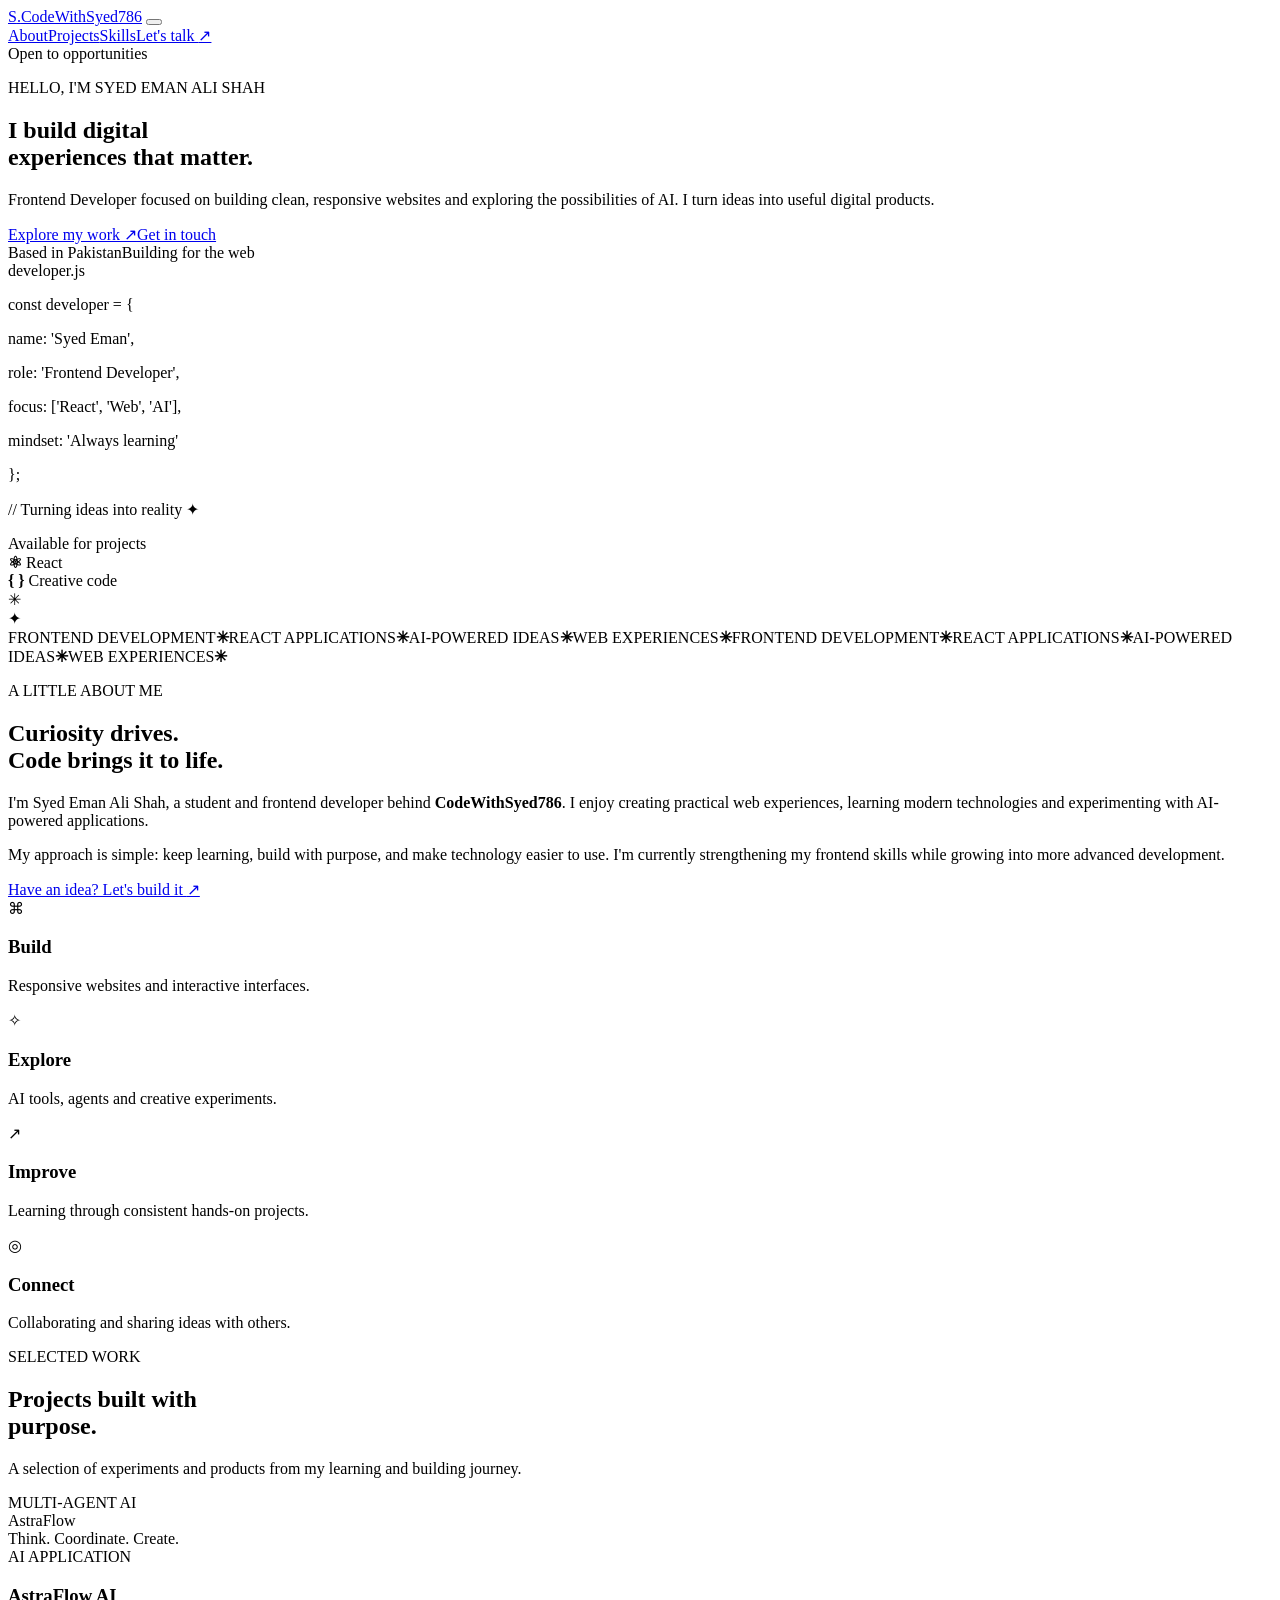
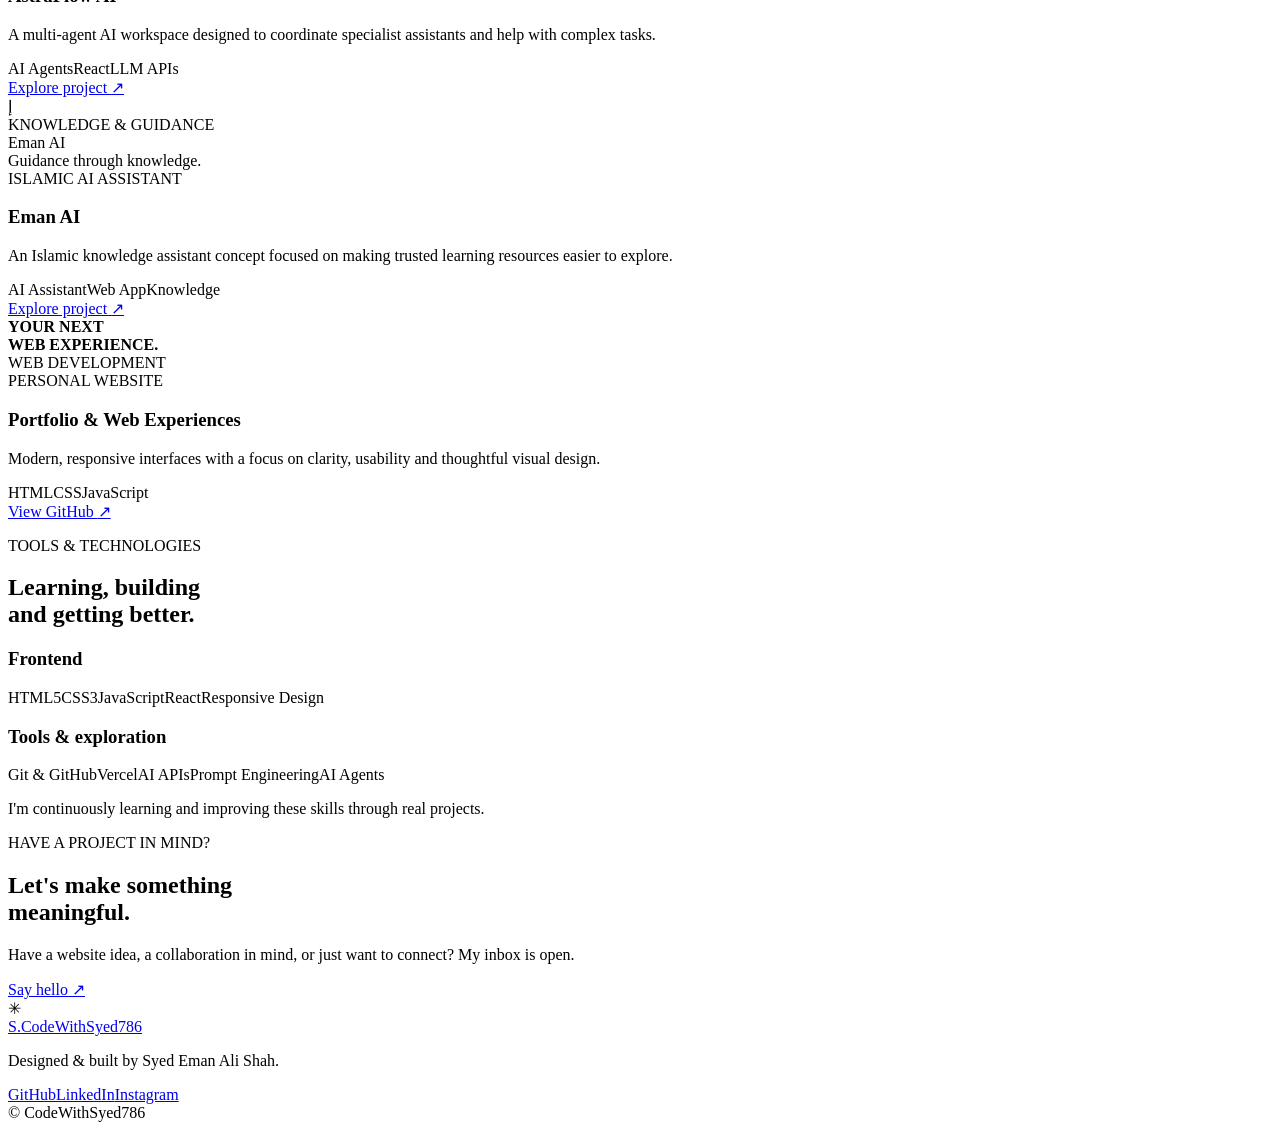
==== index.html @ 6aa8255c "Add portfolio index.html" ====
<!doctype html>
<html lang="en">
<head>
  <meta charset="UTF-8">
  <meta name="viewport" content="width=device-width, initial-scale=1">
  <meta name="theme-color" content="#f7f9fc">
  <meta name="description" content="Official portfolio of Syed Eman Ali Shah (CodeWithSyed786), a frontend developer building modern websites, React applications and AI-powered projects.">
  <meta name="keywords" content="Syed Eman Ali Shah, CodeWithSyed786, official portfolio, frontend developer, React developer, web developer, Pakistan">
  <meta name="author" content="Syed Eman Ali Shah">
  <meta property="og:type" content="website">
  <meta property="og:title" content="Syed Eman Ali Shah — Frontend Developer">
  <meta property="og:description" content="Official portfolio: websites, frontend development and AI-powered projects.">
  <meta property="og:url" content="https://code-with-syed.vercel.app/">
  <link rel="canonical" href="https://code-with-syed.vercel.app/">
  <link rel="icon" href="favicon.svg" type="image/svg+xml">
  <link rel="preconnect" href="https://fonts.googleapis.com">
  <link rel="preconnect" href="https://fonts.gstatic.com" crossorigin>
  <link href="https://fonts.googleapis.com/css2?family=DM+Sans:wght@400;500;600;700&family=Space+Grotesk:wght@400;500;600;700&display=swap" rel="stylesheet">
  <link rel="stylesheet" href="styles.css">
  <title>Syed Eman Ali Shah | Official Portfolio — CodeWithSyed786</title>
  <script type="application/ld+json">
  {
    "@context":"https://schema.org",
    "@type":"Person",
    "name":"Syed Eman Ali Shah",
    "alternateName":"CodeWithSyed786",
    "url":"https://code-with-syed.vercel.app/",
    "jobTitle":"Frontend Developer",
    "description":"Frontend developer building modern websites, React applications and AI-powered projects.",
    "sameAs":[
      "https://github.com/CodeWithSyed7",
      "https://www.linkedin.com/in/codewithsyed786"
    ],
    "knowsAbout":["Frontend Development","React","JavaScript","HTML","CSS","Artificial Intelligence"]
  }
  </script>
</head>
<body>
  <div class="top-glow"></div>
  <header class="site-header">
    <a class="brand" href="#home" aria-label="CodeWithSyed home"><span class="brand-mark">S<span>.</span></span><span>CodeWithSyed<span class="brand-muted">786</span></span></a>
    <button class="menu-toggle" aria-label="Toggle navigation" aria-expanded="false"><span></span><span></span></button>
    <nav class="nav" aria-label="Main navigation">
      <a href="#about">About</a><a href="#work">Projects</a><a href="#skills">Skills</a><a href="#contact" class="nav-cta">Let's talk <span>↗</span></a>
    </nav>
  </header>

  <main>
    <section class="hero section" id="home">
      <div class="hero-copy">
        <div class="availability"><span class="pulse"></span> Open to opportunities</div>
        <p class="eyebrow">HELLO, I'M SYED EMAN ALI SHAH</p>
        <h1>I build digital<br><span class="gradient-text">experiences</span> that matter.</h1>
        <p class="hero-description">Frontend Developer focused on building clean, responsive websites and exploring the possibilities of AI. I turn ideas into useful digital products.</p>
        <div class="hero-actions"><a class="button button-primary" href="#work">Explore my work <span>↗</span></a><a class="button button-secondary" href="#contact">Get in touch</a></div>
        <div class="hero-meta"><span>Based in Pakistan</span><span class="meta-dot"></span><span>Building for the web</span></div>
      </div>
      <div class="hero-visual" aria-label="CodeWithSyed developer identity illustration">
        <div class="orbit orbit-one"></div><div class="orbit orbit-two"></div>
        <div class="hero-card">
          <div class="window-bar"><i></i><i></i><i></i><span>developer.js</span></div>
          <div class="code-lines"><p><span class="code-purple">const</span> developer = {</p><p class="indent">name: <span class="code-green">'Syed Eman'</span>,</p><p class="indent">role: <span class="code-green">'Frontend Developer'</span>,</p><p class="indent">focus: [<span class="code-green">'React'</span>, <span class="code-green">'Web'</span>, <span class="code-green">'AI'</span>],</p><p class="indent">mindset: <span class="code-green">'Always learning'</span></p><p>};</p><p class="code-comment">// Turning ideas into reality ✦</p></div>
          <div class="card-footer"><span class="status-dot"></span> Available for projects</div>
        </div>
        <div class="floating-chip chip-react"><b>⚛</b> React</div><div class="floating-chip chip-code"><b>{ }</b> Creative code</div><div class="hero-star star-a">✳</div><div class="hero-star star-b">✦</div>
      </div>
    </section>

    <div class="ticker" aria-label="Areas of focus"><div class="ticker-track"><span>FRONTEND DEVELOPMENT</span><b>✳</b><span>REACT APPLICATIONS</span><b>✳</b><span>AI-POWERED IDEAS</span><b>✳</b><span>WEB EXPERIENCES</span><b>✳</b><span>FRONTEND DEVELOPMENT</span><b>✳</b><span>REACT APPLICATIONS</span><b>✳</b><span>AI-POWERED IDEAS</span><b>✳</b><span>WEB EXPERIENCES</span><b>✳</b></div></div>

    <section class="section about-section" id="about">
      <div class="section-heading"><p class="eyebrow">A LITTLE ABOUT ME</p><h2>Curiosity drives.<br><span class="gradient-text">Code brings it to life.</span></h2></div>
      <div class="about-grid">
        <div class="about-text"><p>I'm Syed Eman Ali Shah, a student and frontend developer behind <strong>CodeWithSyed786</strong>. I enjoy creating practical web experiences, learning modern technologies and experimenting with AI-powered applications.</p><p>My approach is simple: keep learning, build with purpose, and make technology easier to use. I'm currently strengthening my frontend skills while growing into more advanced development.</p><a class="text-link" href="#contact">Have an idea? Let's build it <span>↗</span></a></div>
        <div class="fact-grid"><article class="fact-card"><span class="fact-icon">⌘</span><h3>Build</h3><p>Responsive websites and interactive interfaces.</p></article><article class="fact-card"><span class="fact-icon">✧</span><h3>Explore</h3><p>AI tools, agents and creative experiments.</p></article><article class="fact-card"><span class="fact-icon">↗</span><h3>Improve</h3><p>Learning through consistent hands-on projects.</p></article><article class="fact-card"><span class="fact-icon">◎</span><h3>Connect</h3><p>Collaborating and sharing ideas with others.</p></article></div>
      </div>
    </section>

    <section class="section work-section" id="work">
      <div class="section-top"><div class="section-heading"><p class="eyebrow">SELECTED WORK</p><h2>Projects built with<br><span class="gradient-text">purpose.</span></h2></div><p class="section-note">A selection of experiments and products from my learning and building journey.</p></div>
      <div class="project-grid">
        <article class="project-card project-featured"><div class="project-art art-astra"><div class="art-orb"></div><span class="art-label">MULTI-AGENT AI</span><div class="art-title">Astra<span>Flow</span></div><div class="art-caption">Think. Coordinate. Create.</div></div><div class="project-info"><div class="project-type">AI APPLICATION</div><h3>AstraFlow AI</h3><p>A multi-agent AI workspace designed to coordinate specialist assistants and help with complex tasks.</p><div class="tag-row"><span>AI Agents</span><span>React</span><span>LLM APIs</span></div><a class="project-link" href="https://astra-flow-ai.vercel.app/" target="_blank" rel="noopener noreferrer">Explore project <span>↗</span></a></div></article>
        <article class="project-card"><div class="project-art art-eman"><div class="eman-symbol">إ</div><span class="art-label">KNOWLEDGE & GUIDANCE</span><div class="art-title">Eman AI</div><div class="art-caption">Guidance through knowledge.</div></div><div class="project-info"><div class="project-type">ISLAMIC AI ASSISTANT</div><h3>Eman AI</h3><p>An Islamic knowledge assistant concept focused on making trusted learning resources easier to explore.</p><div class="tag-row"><span>AI Assistant</span><span>Web App</span><span>Knowledge</span></div><a class="project-link" href="https://eman-ai-b85da.web.app/" target="_blank" rel="noopener noreferrer">Explore project <span>↗</span></a></div></article>
        <article class="project-card"><div class="project-art art-portfolio"><div class="portfolio-window"><div></div><div></div><div></div><b>YOUR NEXT<br>WEB EXPERIENCE.</b></div><span class="art-label">WEB DEVELOPMENT</span></div><div class="project-info"><div class="project-type">PERSONAL WEBSITE</div><h3>Portfolio & Web Experiences</h3><p>Modern, responsive interfaces with a focus on clarity, usability and thoughtful visual design.</p><div class="tag-row"><span>HTML</span><span>CSS</span><span>JavaScript</span></div><a class="project-link" href="https://github.com/CodeWithSyed7" target="_blank" rel="noopener noreferrer">View GitHub <span>↗</span></a></div></article>
      </div>
    </section>

    <section class="section skills-section" id="skills">
      <div class="section-heading"><p class="eyebrow">TOOLS & TECHNOLOGIES</p><h2>Learning, building<br><span class="gradient-text">and getting better.</span></h2></div>
      <div class="skills-panel"><div class="skill-group"><h3>Frontend</h3><div class="skill-list"><span>HTML5</span><span>CSS3</span><span>JavaScript</span><span>React</span><span>Responsive Design</span></div></div><div class="skill-group"><h3>Tools & exploration</h3><div class="skill-list"><span>Git & GitHub</span><span>Vercel</span><span>AI APIs</span><span>Prompt Engineering</span><span>AI Agents</span></div></div><p class="skills-footnote">I'm continuously learning and improving these skills through real projects.</p></div>
    </section>

    <section class="contact-section" id="contact"><div class="contact-inner"><p class="eyebrow">HAVE A PROJECT IN MIND?</p><h2>Let's make something<br><span class="gradient-text">meaningful.</span></h2><p>Have a website idea, a collaboration in mind, or just want to connect? My inbox is open.</p><a class="button button-light" href="mailto:codewithsyed786@gmail.com">Say hello <span>↗</span></a><div class="contact-decoration">✳</div></div></section>
  </main>

  <footer class="site-footer"><a class="brand" href="#home"><span class="brand-mark">S<span>.</span></span><span>CodeWithSyed<span class="brand-muted">786</span></span></a><p>Designed & built by Syed Eman Ali Shah.</p><div class="social-links"><a href="https://github.com/CodeWithSyed7" target="_blank" rel="noopener noreferrer">GitHub</a><a href="https://www.linkedin.com/in/codewithsyed786" target="_blank" rel="noopener noreferrer">LinkedIn</a><a href="https://www.instagram.com/codewithsyed786" target="_blank" rel="noopener noreferrer">Instagram</a></div><span class="copyright">© <span id="year"></span> CodeWithSyed786</span></footer>
  <script src="script.js"></script>
</body>
</html>
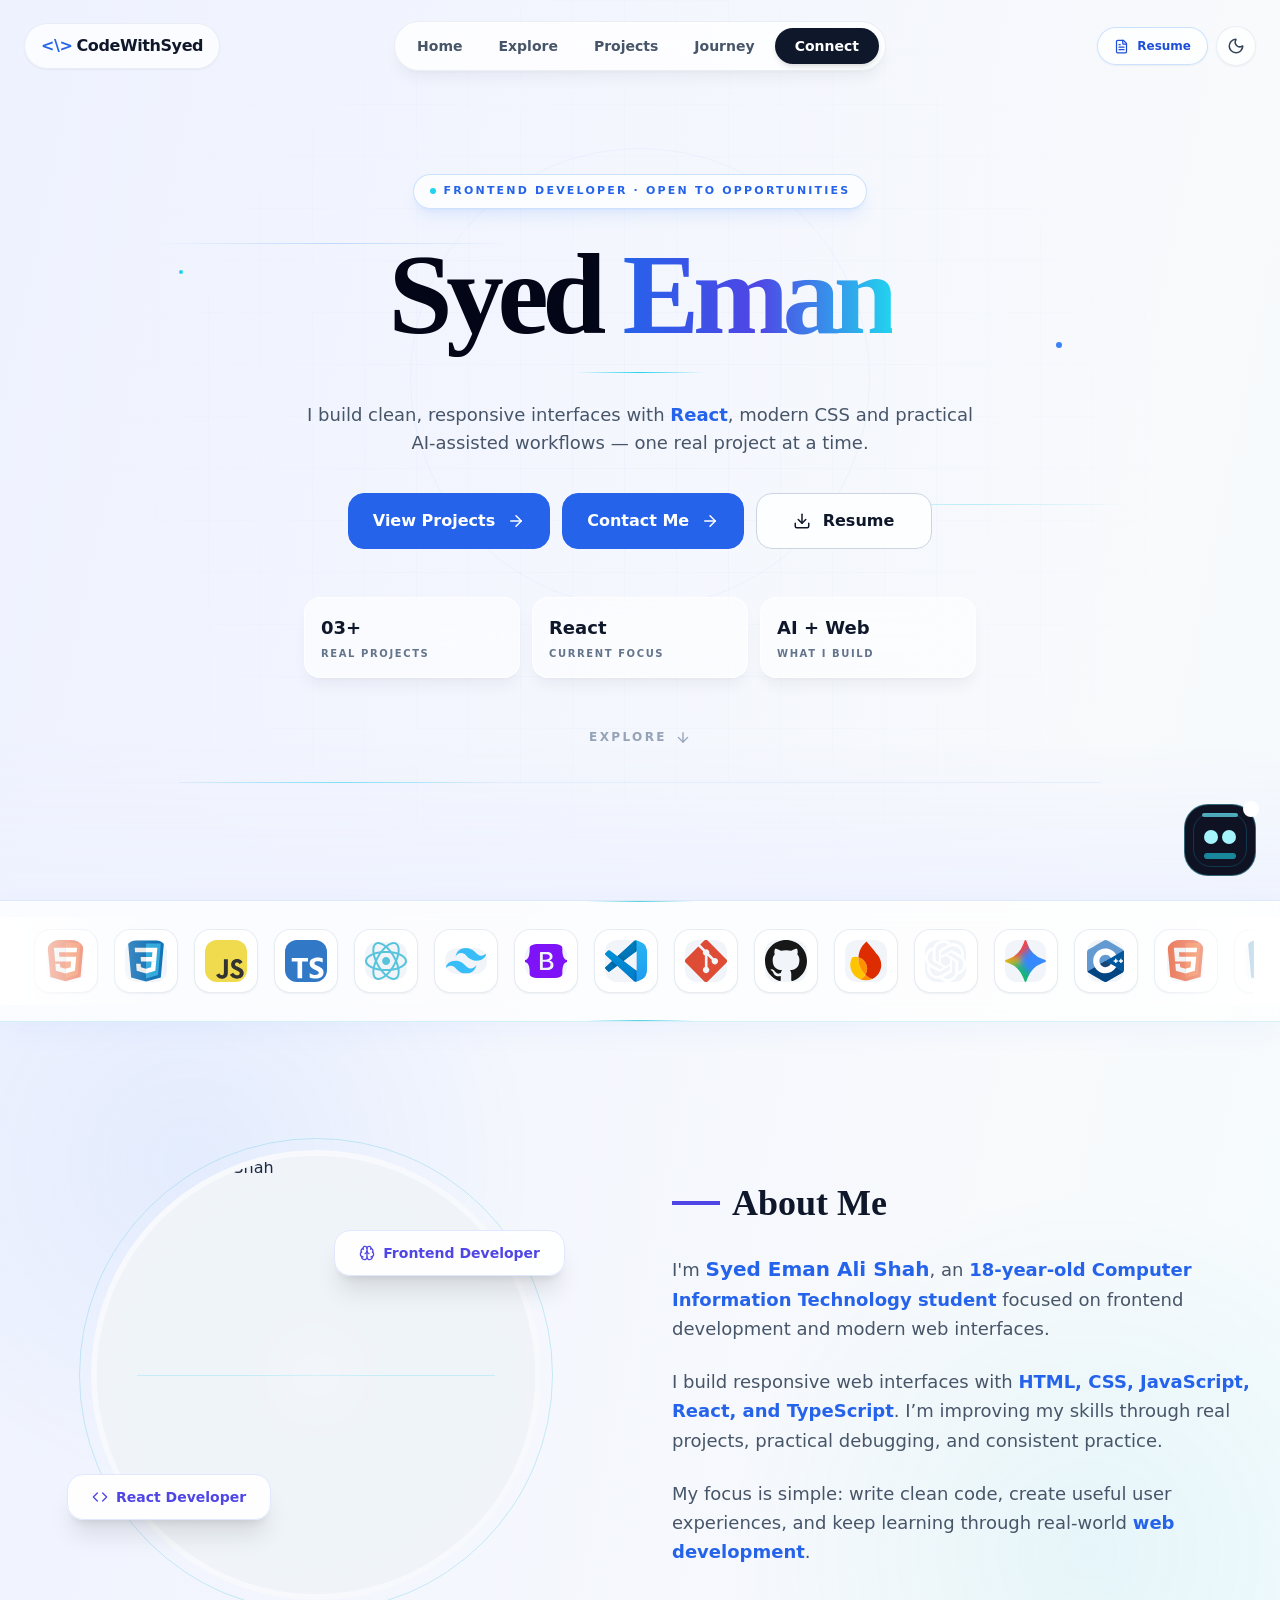
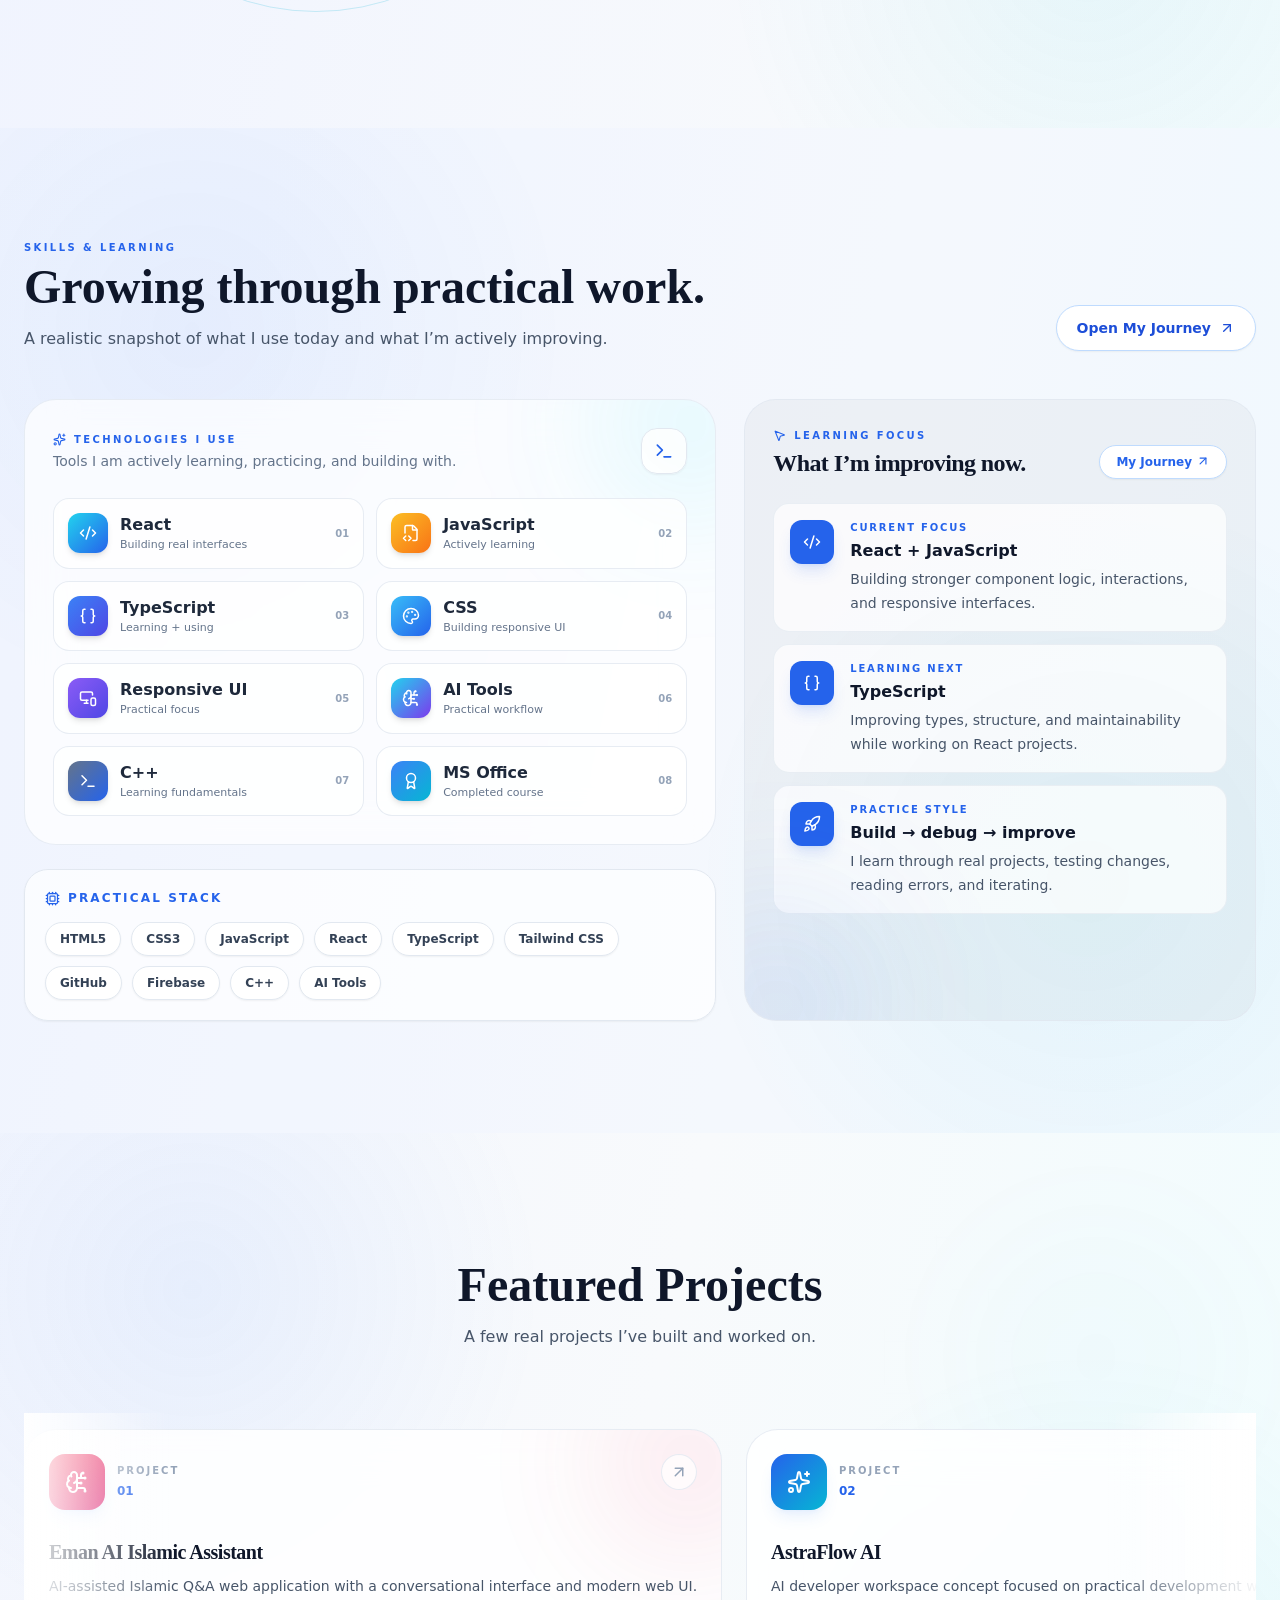
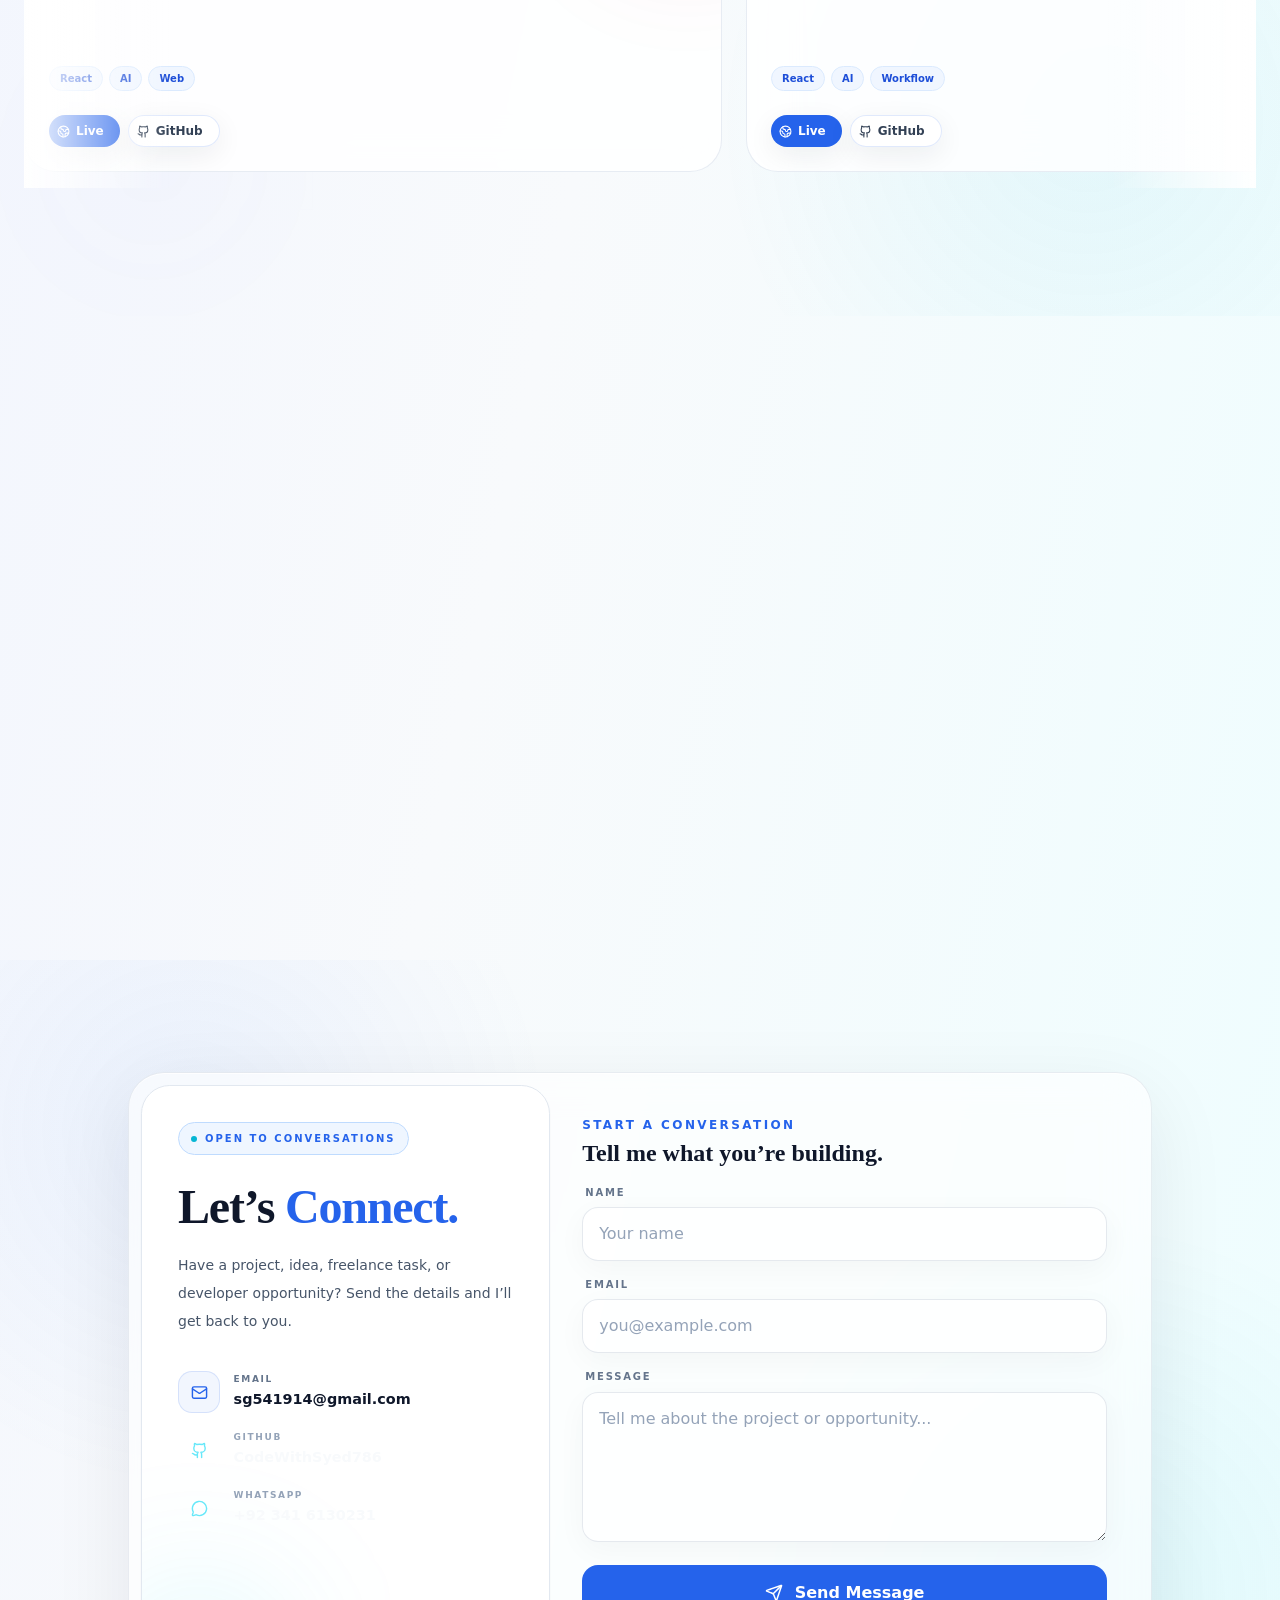
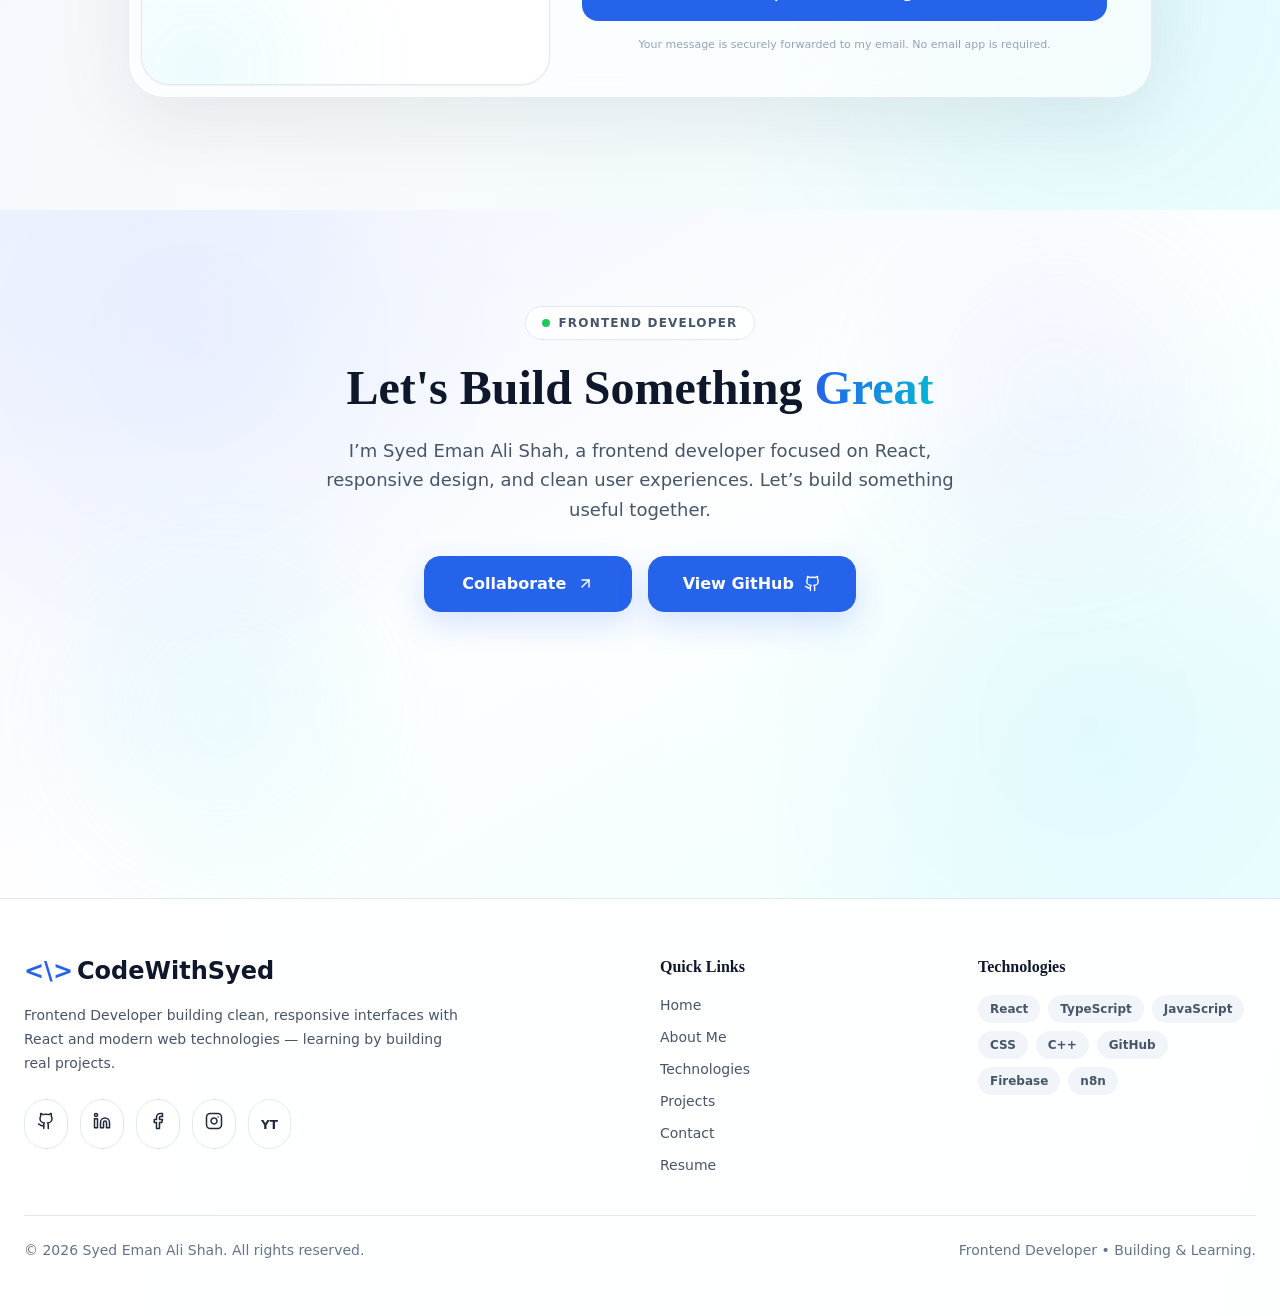
==== commit 597aec86: "Add root entry point for Vercel deployment" ====
--- a/index.html
+++ b/index.html
@@ -1,99 +1,98 @@
-<!doctype html>
+<!DOCTYPE html>
 <html lang="en">
+
 <head>
-  <meta charset="UTF-8">
-  <meta name="viewport" content="width=device-width, initial-scale=1">
-  <meta name="theme-color" content="#f7f9fc">
-  <meta name="description" content="Official portfolio of Syed Eman Ali Shah (CodeWithSyed786), a frontend developer building modern websites, React applications and AI-powered projects.">
-  <meta name="keywords" content="Syed Eman Ali Shah, CodeWithSyed786, official portfolio, frontend developer, React developer, web developer, Pakistan">
-  <meta name="author" content="Syed Eman Ali Shah">
-  <meta property="og:type" content="website">
-  <meta property="og:title" content="Syed Eman Ali Shah — Frontend Developer">
-  <meta property="og:description" content="Official portfolio: websites, frontend development and AI-powered projects.">
-  <meta property="og:url" content="https://code-with-syed.vercel.app/">
-  <link rel="canonical" href="https://code-with-syed.vercel.app/">
-  <link rel="icon" href="favicon.svg" type="image/svg+xml">
-  <link rel="preconnect" href="https://fonts.googleapis.com">
-  <link rel="preconnect" href="https://fonts.gstatic.com" crossorigin>
-  <link href="https://fonts.googleapis.com/css2?family=DM+Sans:wght@400;500;600;700&family=Space+Grotesk:wght@400;500;600;700&display=swap" rel="stylesheet">
-  <link rel="stylesheet" href="styles.css">
-  <title>Syed Eman Ali Shah | Official Portfolio — CodeWithSyed786</title>
-  <script type="application/ld+json">
-  {
-    "@context":"https://schema.org",
-    "@type":"Person",
-    "name":"Syed Eman Ali Shah",
-    "alternateName":"CodeWithSyed786",
-    "url":"https://code-with-syed.vercel.app/",
-    "jobTitle":"Frontend Developer",
-    "description":"Frontend developer building modern websites, React applications and AI-powered projects.",
-    "sameAs":[
-      "https://github.com/CodeWithSyed7",
-      "https://www.linkedin.com/in/codewithsyed786"
-    ],
-    "knowsAbout":["Frontend Development","React","JavaScript","HTML","CSS","Artificial Intelligence"]
-  }
-  </script>
+    <meta charset="UTF-8" />
+    <meta name="viewport" content="width=device-width, initial-scale=1.0" />
+    <meta name="theme-color" content="#0f172a" />
+    <meta name="description" content="Syed Eman Ali Shah — Frontend Developer and Computer Information Technology student building React, TypeScript, JavaScript, responsive web and AI-assisted projects." />
+    <meta name="author" content="Syed Eman Ali Shah" />
+    <meta name="robots" content="index, follow, max-image-preview:large, max-snippet:-1, max-video-preview:-1" />
+
+    <link rel="canonical" href="https://code-with-syed.vercel.app/" />
+    <link rel="sitemap" type="application/xml" href="https://code-with-syed.vercel.app/sitemap.xml" />
+
+    <meta property="og:type" content="profile" />
+    <meta property="og:title" content="Syed Eman Ali Shah | Frontend Developer & React Developer" />
+    <meta property="og:description" content="Portfolio of Syed Eman Ali Shah — React, TypeScript, JavaScript, responsive web development and practical AI-assisted projects." />
+    <meta property="og:url" content="https://code-with-syed.vercel.app/" />
+    <meta property="og:site_name" content="CodeWithSyed" />
+    <meta property="og:image" content="https://avatars.githubusercontent.com/u/235278155?v=4" />
+    <meta property="profile:first_name" content="Syed Eman Ali" />
+    <meta property="profile:last_name" content="Shah" />
+
+    <meta name="twitter:card" content="summary_large_image" />
+    <meta name="twitter:title" content="Syed Eman Ali Shah | Frontend Developer & React Developer" />
+    <meta name="twitter:description" content="React, TypeScript, JavaScript and responsive web development portfolio by Syed Eman Ali Shah." />
+    <meta name="twitter:image" content="https://avatars.githubusercontent.com/u/235278155?v=4" />
+
+    <title>Syed Eman Ali Shah | Frontend Developer & React Developer</title>
+
+    <link rel="preconnect" href="https://fonts.googleapis.com">
+    <link rel="preconnect" href="https://fonts.gstatic.com" crossorigin>
+    <link href="https://fonts.googleapis.com/css2?family=Playfair+Display:ital,wght@0,400;0,600;0,700;1,400&family=Inter:wght@300;400;500;600;700;800;900&display=swap" rel="stylesheet">
+
+    <script type="application/ld+json">
+        {
+            "@context": "https://schema.org",
+            "@type": "ProfilePage",
+            "name": "Syed Eman Ali Shah — Frontend Developer Portfolio",
+            "url": "https://code-with-syed.vercel.app/",
+            "mainEntity": {
+                "@type": "Person",
+                "@id": "https://code-with-syed.vercel.app/#syed-eman",
+                "name": "Syed Eman Ali Shah",
+                "alternateName": "CodeWithSyed786",
+                "jobTitle": "Frontend Developer",
+                "description": "Computer Information Technology student and frontend developer focused on React, JavaScript, TypeScript, responsive web development and practical AI-assisted workflows.",
+                "image": "https://avatars.githubusercontent.com/u/235278155?v=4",
+                "url": "https://code-with-syed.vercel.app/",
+                "sameAs": [
+                    "https://github.com/CodeWithSyed786",
+                    "https://www.linkedin.com/in/CodeWithSyed786",
+                    "https://www.facebook.com/CodeWithSyed786",
+                    "https://www.instagram.com/CodeWithSyed786"
+                ],
+                "knowsAbout": [
+                    "Frontend Development",
+                    "React",
+                    "JavaScript",
+                    "TypeScript",
+                    "HTML",
+                    "CSS",
+                    "Responsive Web Design",
+                    "AI-assisted Development",
+                    "GitHub",
+                    "Web Development",
+                    "Web Security"
+                ]
+            }
+        }
+    </script>
+
+    <style>
+        html {
+            scroll-behavior: smooth;
+            scroll-padding-top: 80px;
+        }
+
+        body {
+            background-color: #F8FAFC;
+            color: #0F172A;
+        }
+
+        .dark body {
+            background-color: #020617;
+            color: #F8FAFC;
+        }
+    </style>
+    <script type="module" crossorigin src="./code-with-syed.vercel.app/assets/index-DSi1VSnj.js"></script>
+    <link rel="stylesheet" crossorigin href="./code-with-syed.vercel.app/assets/index-5caprO4X.css">
 </head>
+
 <body>
-  <div class="top-glow"></div>
-  <header class="site-header">
-    <a class="brand" href="#home" aria-label="CodeWithSyed home"><span class="brand-mark">S<span>.</span></span><span>CodeWithSyed<span class="brand-muted">786</span></span></a>
-    <button class="menu-toggle" aria-label="Toggle navigation" aria-expanded="false"><span></span><span></span></button>
-    <nav class="nav" aria-label="Main navigation">
-      <a href="#about">About</a><a href="#work">Projects</a><a href="#skills">Skills</a><a href="#contact" class="nav-cta">Let's talk <span>↗</span></a>
-    </nav>
-  </header>
+    <div id="root"></div>
+</body>
 
-  <main>
-    <section class="hero section" id="home">
-      <div class="hero-copy">
-        <div class="availability"><span class="pulse"></span> Open to opportunities</div>
-        <p class="eyebrow">HELLO, I'M SYED EMAN ALI SHAH</p>
-        <h1>I build digital<br><span class="gradient-text">experiences</span> that matter.</h1>
-        <p class="hero-description">Frontend Developer focused on building clean, responsive websites and exploring the possibilities of AI. I turn ideas into useful digital products.</p>
-        <div class="hero-actions"><a class="button button-primary" href="#work">Explore my work <span>↗</span></a><a class="button button-secondary" href="#contact">Get in touch</a></div>
-        <div class="hero-meta"><span>Based in Pakistan</span><span class="meta-dot"></span><span>Building for the web</span></div>
-      </div>
-      <div class="hero-visual" aria-label="CodeWithSyed developer identity illustration">
-        <div class="orbit orbit-one"></div><div class="orbit orbit-two"></div>
-        <div class="hero-card">
-          <div class="window-bar"><i></i><i></i><i></i><span>developer.js</span></div>
-          <div class="code-lines"><p><span class="code-purple">const</span> developer = {</p><p class="indent">name: <span class="code-green">'Syed Eman'</span>,</p><p class="indent">role: <span class="code-green">'Frontend Developer'</span>,</p><p class="indent">focus: [<span class="code-green">'React'</span>, <span class="code-green">'Web'</span>, <span class="code-green">'AI'</span>],</p><p class="indent">mindset: <span class="code-green">'Always learning'</span></p><p>};</p><p class="code-comment">// Turning ideas into reality ✦</p></div>
-          <div class="card-footer"><span class="status-dot"></span> Available for projects</div>
-        </div>
-        <div class="floating-chip chip-react"><b>⚛</b> React</div><div class="floating-chip chip-code"><b>{ }</b> Creative code</div><div class="hero-star star-a">✳</div><div class="hero-star star-b">✦</div>
-      </div>
-    </section>
-
-    <div class="ticker" aria-label="Areas of focus"><div class="ticker-track"><span>FRONTEND DEVELOPMENT</span><b>✳</b><span>REACT APPLICATIONS</span><b>✳</b><span>AI-POWERED IDEAS</span><b>✳</b><span>WEB EXPERIENCES</span><b>✳</b><span>FRONTEND DEVELOPMENT</span><b>✳</b><span>REACT APPLICATIONS</span><b>✳</b><span>AI-POWERED IDEAS</span><b>✳</b><span>WEB EXPERIENCES</span><b>✳</b></div></div>
-
-    <section class="section about-section" id="about">
-      <div class="section-heading"><p class="eyebrow">A LITTLE ABOUT ME</p><h2>Curiosity drives.<br><span class="gradient-text">Code brings it to life.</span></h2></div>
-      <div class="about-grid">
-        <div class="about-text"><p>I'm Syed Eman Ali Shah, a student and frontend developer behind <strong>CodeWithSyed786</strong>. I enjoy creating practical web experiences, learning modern technologies and experimenting with AI-powered applications.</p><p>My approach is simple: keep learning, build with purpose, and make technology easier to use. I'm currently strengthening my frontend skills while growing into more advanced development.</p><a class="text-link" href="#contact">Have an idea? Let's build it <span>↗</span></a></div>
-        <div class="fact-grid"><article class="fact-card"><span class="fact-icon">⌘</span><h3>Build</h3><p>Responsive websites and interactive interfaces.</p></article><article class="fact-card"><span class="fact-icon">✧</span><h3>Explore</h3><p>AI tools, agents and creative experiments.</p></article><article class="fact-card"><span class="fact-icon">↗</span><h3>Improve</h3><p>Learning through consistent hands-on projects.</p></article><article class="fact-card"><span class="fact-icon">◎</span><h3>Connect</h3><p>Collaborating and sharing ideas with others.</p></article></div>
-      </div>
-    </section>
-
-    <section class="section work-section" id="work">
-      <div class="section-top"><div class="section-heading"><p class="eyebrow">SELECTED WORK</p><h2>Projects built with<br><span class="gradient-text">purpose.</span></h2></div><p class="section-note">A selection of experiments and products from my learning and building journey.</p></div>
-      <div class="project-grid">
-        <article class="project-card project-featured"><div class="project-art art-astra"><div class="art-orb"></div><span class="art-label">MULTI-AGENT AI</span><div class="art-title">Astra<span>Flow</span></div><div class="art-caption">Think. Coordinate. Create.</div></div><div class="project-info"><div class="project-type">AI APPLICATION</div><h3>AstraFlow AI</h3><p>A multi-agent AI workspace designed to coordinate specialist assistants and help with complex tasks.</p><div class="tag-row"><span>AI Agents</span><span>React</span><span>LLM APIs</span></div><a class="project-link" href="https://astra-flow-ai.vercel.app/" target="_blank" rel="noopener noreferrer">Explore project <span>↗</span></a></div></article>
-        <article class="project-card"><div class="project-art art-eman"><div class="eman-symbol">إ</div><span class="art-label">KNOWLEDGE & GUIDANCE</span><div class="art-title">Eman AI</div><div class="art-caption">Guidance through knowledge.</div></div><div class="project-info"><div class="project-type">ISLAMIC AI ASSISTANT</div><h3>Eman AI</h3><p>An Islamic knowledge assistant concept focused on making trusted learning resources easier to explore.</p><div class="tag-row"><span>AI Assistant</span><span>Web App</span><span>Knowledge</span></div><a class="project-link" href="https://eman-ai-b85da.web.app/" target="_blank" rel="noopener noreferrer">Explore project <span>↗</span></a></div></article>
-        <article class="project-card"><div class="project-art art-portfolio"><div class="portfolio-window"><div></div><div></div><div></div><b>YOUR NEXT<br>WEB EXPERIENCE.</b></div><span class="art-label">WEB DEVELOPMENT</span></div><div class="project-info"><div class="project-type">PERSONAL WEBSITE</div><h3>Portfolio & Web Experiences</h3><p>Modern, responsive interfaces with a focus on clarity, usability and thoughtful visual design.</p><div class="tag-row"><span>HTML</span><span>CSS</span><span>JavaScript</span></div><a class="project-link" href="https://github.com/CodeWithSyed7" target="_blank" rel="noopener noreferrer">View GitHub <span>↗</span></a></div></article>
-      </div>
-    </section>
-
-    <section class="section skills-section" id="skills">
-      <div class="section-heading"><p class="eyebrow">TOOLS & TECHNOLOGIES</p><h2>Learning, building<br><span class="gradient-text">and getting better.</span></h2></div>
-      <div class="skills-panel"><div class="skill-group"><h3>Frontend</h3><div class="skill-list"><span>HTML5</span><span>CSS3</span><span>JavaScript</span><span>React</span><span>Responsive Design</span></div></div><div class="skill-group"><h3>Tools & exploration</h3><div class="skill-list"><span>Git & GitHub</span><span>Vercel</span><span>AI APIs</span><span>Prompt Engineering</span><span>AI Agents</span></div></div><p class="skills-footnote">I'm continuously learning and improving these skills through real projects.</p></div>
-    </section>
-
-    <section class="contact-section" id="contact"><div class="contact-inner"><p class="eyebrow">HAVE A PROJECT IN MIND?</p><h2>Let's make something<br><span class="gradient-text">meaningful.</span></h2><p>Have a website idea, a collaboration in mind, or just want to connect? My inbox is open.</p><a class="button button-light" href="mailto:codewithsyed786@gmail.com">Say hello <span>↗</span></a><div class="contact-decoration">✳</div></div></section>
-  </main>
-
-  <footer class="site-footer"><a class="brand" href="#home"><span class="brand-mark">S<span>.</span></span><span>CodeWithSyed<span class="brand-muted">786</span></span></a><p>Designed & built by Syed Eman Ali Shah.</p><div class="social-links"><a href="https://github.com/CodeWithSyed7" target="_blank" rel="noopener noreferrer">GitHub</a><a href="https://www.linkedin.com/in/codewithsyed786" target="_blank" rel="noopener noreferrer">LinkedIn</a><a href="https://www.instagram.com/codewithsyed786" target="_blank" rel="noopener noreferrer">Instagram</a></div><span class="copyright">© <span id="year"></span> CodeWithSyed786</span></footer>
-  <script src="script.js"></script>
-</body>
-</html>+</html>
+<script async data-explicit-opt-in="true" data-cookie-opt-in="true" data-deployment-id="dpl_2Mt2TGxBcSUsD8LRXPMwwTab99pS" src="https://vercel.live/_next-live/feedback/feedback.js"></script>
--- a/code-with-syed.vercel.app/assets/index-5caprO4X.css
+++ b/code-with-syed.vercel.app/assets/index-5caprO4X.css
@@ -0,0 +1,4421 @@
+*,
+:before,
+:after {
+    --tw-border-spacing-x: 0;
+    --tw-border-spacing-y: 0;
+    --tw-translate-x: 0;
+    --tw-translate-y: 0;
+    --tw-rotate: 0;
+    --tw-skew-x: 0;
+    --tw-skew-y: 0;
+    --tw-scale-x: 1;
+    --tw-scale-y: 1;
+    --tw-pan-x: ;
+    --tw-pan-y: ;
+    --tw-pinch-zoom: ;
+    --tw-scroll-snap-strictness: proximity;
+    --tw-gradient-from-position: ;
+    --tw-gradient-via-position: ;
+    --tw-gradient-to-position: ;
+    --tw-ordinal: ;
+    --tw-slashed-zero: ;
+    --tw-numeric-figure: ;
+    --tw-numeric-spacing: ;
+    --tw-numeric-fraction: ;
+    --tw-ring-inset: ;
+    --tw-ring-offset-width: 0px;
+    --tw-ring-offset-color: #fff;
+    --tw-ring-color: rgb(59 130 246 / .5);
+    --tw-ring-offset-shadow: 0 0 #0000;
+    --tw-ring-shadow: 0 0 #0000;
+    --tw-shadow: 0 0 #0000;
+    --tw-shadow-colored: 0 0 #0000;
+    --tw-blur: ;
+    --tw-brightness: ;
+    --tw-contrast: ;
+    --tw-grayscale: ;
+    --tw-hue-rotate: ;
+    --tw-invert: ;
+    --tw-saturate: ;
+    --tw-sepia: ;
+    --tw-drop-shadow: ;
+    --tw-backdrop-blur: ;
+    --tw-backdrop-brightness: ;
+    --tw-backdrop-contrast: ;
+    --tw-backdrop-grayscale: ;
+    --tw-backdrop-hue-rotate: ;
+    --tw-backdrop-invert: ;
+    --tw-backdrop-opacity: ;
+    --tw-backdrop-saturate: ;
+    --tw-backdrop-sepia: ;
+    --tw-contain-size: ;
+    --tw-contain-layout: ;
+    --tw-contain-paint: ;
+    --tw-contain-style:
+}
+
+::backdrop {
+    --tw-border-spacing-x: 0;
+    --tw-border-spacing-y: 0;
+    --tw-translate-x: 0;
+    --tw-translate-y: 0;
+    --tw-rotate: 0;
+    --tw-skew-x: 0;
+    --tw-skew-y: 0;
+    --tw-scale-x: 1;
+    --tw-scale-y: 1;
+    --tw-pan-x: ;
+    --tw-pan-y: ;
+    --tw-pinch-zoom: ;
+    --tw-scroll-snap-strictness: proximity;
+    --tw-gradient-from-position: ;
+    --tw-gradient-via-position: ;
+    --tw-gradient-to-position: ;
+    --tw-ordinal: ;
+    --tw-slashed-zero: ;
+    --tw-numeric-figure: ;
+    --tw-numeric-spacing: ;
+    --tw-numeric-fraction: ;
+    --tw-ring-inset: ;
+    --tw-ring-offset-width: 0px;
+    --tw-ring-offset-color: #fff;
+    --tw-ring-color: rgb(59 130 246 / .5);
+    --tw-ring-offset-shadow: 0 0 #0000;
+    --tw-ring-shadow: 0 0 #0000;
+    --tw-shadow: 0 0 #0000;
+    --tw-shadow-colored: 0 0 #0000;
+    --tw-blur: ;
+    --tw-brightness: ;
+    --tw-contrast: ;
+    --tw-grayscale: ;
+    --tw-hue-rotate: ;
+    --tw-invert: ;
+    --tw-saturate: ;
+    --tw-sepia: ;
+    --tw-drop-shadow: ;
+    --tw-backdrop-blur: ;
+    --tw-backdrop-brightness: ;
+    --tw-backdrop-contrast: ;
+    --tw-backdrop-grayscale: ;
+    --tw-backdrop-hue-rotate: ;
+    --tw-backdrop-invert: ;
+    --tw-backdrop-opacity: ;
+    --tw-backdrop-saturate: ;
+    --tw-backdrop-sepia: ;
+    --tw-contain-size: ;
+    --tw-contain-layout: ;
+    --tw-contain-paint: ;
+    --tw-contain-style:
+}
+
+*,
+:before,
+:after {
+    box-sizing: border-box;
+    border-width: 0;
+    border-style: solid;
+    border-color: #e5e7eb
+}
+
+:before,
+:after {
+    --tw-content: ""
+}
+
+html,
+:host {
+    line-height: 1.5;
+    -webkit-text-size-adjust: 100%;
+    -moz-tab-size: 4;
+    -o-tab-size: 4;
+    tab-size: 4;
+    font-family: ui-sans-serif, system-ui, sans-serif, "Apple Color Emoji", "Segoe UI Emoji", Segoe UI Symbol, "Noto Color Emoji";
+    font-feature-settings: normal;
+    font-variation-settings: normal;
+    -webkit-tap-highlight-color: transparent
+}
+
+body {
+    margin: 0;
+    line-height: inherit
+}
+
+hr {
+    height: 0;
+    color: inherit;
+    border-top-width: 1px
+}
+
+abbr:where([title]) {
+    -webkit-text-decoration: underline dotted;
+    text-decoration: underline dotted
+}
+
+h1,
+h2,
+h3,
+h4,
+h5,
+h6 {
+    font-size: inherit;
+    font-weight: inherit
+}
+
+a {
+    color: inherit;
+    text-decoration: inherit
+}
+
+b,
+strong {
+    font-weight: bolder
+}
+
+code,
+kbd,
+samp,
+pre {
+    font-family: ui-monospace, SFMono-Regular, Menlo, Monaco, Consolas, Liberation Mono, Courier New, monospace;
+    font-feature-settings: normal;
+    font-variation-settings: normal;
+    font-size: 1em
+}
+
+small {
+    font-size: 80%
+}
+
+sub,
+sup {
+    font-size: 75%;
+    line-height: 0;
+    position: relative;
+    vertical-align: baseline
+}
+
+sub {
+    bottom: -.25em
+}
+
+sup {
+    top: -.5em
+}
+
+table {
+    text-indent: 0;
+    border-color: inherit;
+    border-collapse: collapse
+}
+
+button,
+input,
+optgroup,
+select,
+textarea {
+    font-family: inherit;
+    font-feature-settings: inherit;
+    font-variation-settings: inherit;
+    font-size: 100%;
+    font-weight: inherit;
+    line-height: inherit;
+    letter-spacing: inherit;
+    color: inherit;
+    margin: 0;
+    padding: 0
+}
+
+button,
+select {
+    text-transform: none
+}
+
+button,
+input:where([type=button]),
+input:where([type=reset]),
+input:where([type=submit]) {
+    -webkit-appearance: button;
+    background-color: transparent;
+    background-image: none
+}
+
+:-moz-focusring {
+    outline: auto
+}
+
+:-moz-ui-invalid {
+    box-shadow: none
+}
+
+progress {
+    vertical-align: baseline
+}
+
+::-webkit-inner-spin-button,
+::-webkit-outer-spin-button {
+    height: auto
+}
+
+[type=search] {
+    -webkit-appearance: textfield;
+    outline-offset: -2px
+}
+
+::-webkit-search-decoration {
+    -webkit-appearance: none
+}
+
+::-webkit-file-upload-button {
+    -webkit-appearance: button;
+    font: inherit
+}
+
+summary {
+    display: list-item
+}
+
+blockquote,
+dl,
+dd,
+h1,
+h2,
+h3,
+h4,
+h5,
+h6,
+hr,
+figure,
+p,
+pre {
+    margin: 0
+}
+
+fieldset {
+    margin: 0;
+    padding: 0
+}
+
+legend {
+    padding: 0
+}
+
+ol,
+ul,
+menu {
+    list-style: none;
+    margin: 0;
+    padding: 0
+}
+
+dialog {
+    padding: 0
+}
+
+textarea {
+    resize: vertical
+}
+
+input::-moz-placeholder,
+textarea::-moz-placeholder {
+    opacity: 1;
+    color: #9ca3af
+}
+
+input::placeholder,
+textarea::placeholder {
+    opacity: 1;
+    color: #9ca3af
+}
+
+button,
+[role=button] {
+    cursor: pointer
+}
+
+:disabled {
+    cursor: default
+}
+
+img,
+svg,
+video,
+canvas,
+audio,
+iframe,
+embed,
+object {
+    display: block;
+    vertical-align: middle
+}
+
+img,
+video {
+    max-width: 100%;
+    height: auto
+}
+
+[hidden]:where(:not([hidden=until-found])) {
+    display: none
+}
+
+.container {
+    width: 100%
+}
+
+@media(min-width:640px) {
+    .container {
+        max-width: 640px
+    }
+}
+
+@media(min-width:768px) {
+    .container {
+        max-width: 768px
+    }
+}
+
+@media(min-width:1024px) {
+    .container {
+        max-width: 1024px
+    }
+}
+
+@media(min-width:1280px) {
+    .container {
+        max-width: 1280px
+    }
+}
+
+@media(min-width:1536px) {
+    .container {
+        max-width: 1536px
+    }
+}
+
+.pointer-events-none {
+    pointer-events: none
+}
+
+.fixed {
+    position: fixed
+}
+
+.absolute {
+    position: absolute
+}
+
+.relative {
+    position: relative
+}
+
+.inset-0 {
+    top: 0;
+    right: 0;
+    bottom: 0;
+    left: 0
+}
+
+.inset-2 {
+    top: .5rem;
+    right: .5rem;
+    bottom: .5rem;
+    left: .5rem
+}
+
+.inset-3 {
+    top: .75rem;
+    right: .75rem;
+    bottom: .75rem;
+    left: .75rem
+}
+
+.inset-5 {
+    top: 1.25rem;
+    right: 1.25rem;
+    bottom: 1.25rem;
+    left: 1.25rem
+}
+
+.inset-\[-12px\] {
+    top: -12px;
+    right: -12px;
+    bottom: -12px;
+    left: -12px
+}
+
+.inset-x-0 {
+    left: 0;
+    right: 0
+}
+
+.inset-x-10 {
+    left: 2.5rem;
+    right: 2.5rem
+}
+
+.inset-y-0 {
+    top: 0;
+    bottom: 0
+}
+
+.-bottom-20 {
+    bottom: -5rem
+}
+
+.-bottom-24 {
+    bottom: -6rem
+}
+
+.-left-10 {
+    left: -2.5rem
+}
+
+.-left-16 {
+    left: -4rem
+}
+
+.-left-20 {
+    left: -5rem
+}
+
+.-left-6 {
+    left: -1.5rem
+}
+
+.-right-1 {
+    right: -.25rem
+}
+
+.-right-16 {
+    right: -4rem
+}
+
+.-right-20 {
+    right: -5rem
+}
+
+.-right-5 {
+    right: -1.25rem
+}
+
+.-right-6 {
+    right: -1.5rem
+}
+
+.-top-1 {
+    top: -.25rem
+}
+
+.-top-16 {
+    top: -4rem
+}
+
+.-top-20 {
+    top: -5rem
+}
+
+.bottom-0 {
+    bottom: 0
+}
+
+.bottom-10 {
+    bottom: 2.5rem
+}
+
+.bottom-20 {
+    bottom: 5rem
+}
+
+.bottom-5 {
+    bottom: 1.25rem
+}
+
+.bottom-6 {
+    bottom: 1.5rem
+}
+
+.bottom-7 {
+    bottom: 1.75rem
+}
+
+.bottom-\[13\%\] {
+    bottom: 13%
+}
+
+.left-0 {
+    left: 0
+}
+
+.left-1\/2 {
+    left: 50%
+}
+
+.left-10 {
+    left: 2.5rem
+}
+
+.left-20 {
+    left: 5rem
+}
+
+.left-\[12\%\] {
+    left: 12%
+}
+
+.left-\[14\%\] {
+    left: 14%
+}
+
+.left-\[19px\] {
+    left: 19px
+}
+
+.right-0 {
+    right: 0
+}
+
+.right-10 {
+    right: 2.5rem
+}
+
+.right-20 {
+    right: 5rem
+}
+
+.right-5 {
+    right: 1.25rem
+}
+
+.right-\[12\%\] {
+    right: 12%
+}
+
+.right-\[14\%\] {
+    right: 14%
+}
+
+.right-\[17\%\] {
+    right: 17%
+}
+
+.right-\[19px\] {
+    right: 19px
+}
+
+.top-0 {
+    top: 0
+}
+
+.top-1\/2 {
+    top: 50%
+}
+
+.top-10 {
+    top: 2.5rem
+}
+
+.top-2 {
+    top: .5rem
+}
+
+.top-20 {
+    top: 5rem
+}
+
+.top-\[25px\] {
+    top: 25px
+}
+
+.top-\[27\%\] {
+    top: 27%
+}
+
+.top-\[30\%\] {
+    top: 30%
+}
+
+.top-\[38\%\] {
+    top: 38%
+}
+
+.top-\[42\%\] {
+    top: 42%
+}
+
+.top-\[48px\] {
+    top: 48px
+}
+
+.top-\[56\%\] {
+    top: 56%
+}
+
+.top-full {
+    top: 100%
+}
+
+.z-0 {
+    z-index: 0
+}
+
+.z-10 {
+    z-index: 10
+}
+
+.z-20 {
+    z-index: 20
+}
+
+.z-30 {
+    z-index: 30
+}
+
+.z-40 {
+    z-index: 40
+}
+
+.z-50 {
+    z-index: 50
+}
+
+.mx-2 {
+    margin-left: .5rem;
+    margin-right: .5rem
+}
+
+.mx-auto {
+    margin-left: auto;
+    margin-right: auto
+}
+
+.mb-1 {
+    margin-bottom: .25rem
+}
+
+.mb-10 {
+    margin-bottom: 2.5rem
+}
+
+.mb-12 {
+    margin-bottom: 3rem
+}
+
+.mb-16 {
+    margin-bottom: 4rem
+}
+
+.mb-2 {
+    margin-bottom: .5rem
+}
+
+.mb-3 {
+    margin-bottom: .75rem
+}
+
+.mb-4 {
+    margin-bottom: 1rem
+}
+
+.mb-5 {
+    margin-bottom: 1.25rem
+}
+
+.mb-6 {
+    margin-bottom: 1.5rem
+}
+
+.mb-7 {
+    margin-bottom: 1.75rem
+}
+
+.mb-8 {
+    margin-bottom: 2rem
+}
+
+.ml-1 {
+    margin-left: .25rem
+}
+
+.ml-auto {
+    margin-left: auto
+}
+
+.mt-1 {
+    margin-top: .25rem
+}
+
+.mt-10 {
+    margin-top: 2.5rem
+}
+
+.mt-12 {
+    margin-top: 3rem
+}
+
+.mt-16 {
+    margin-top: 4rem
+}
+
+.mt-2 {
+    margin-top: .5rem
+}
+
+.mt-3 {
+    margin-top: .75rem
+}
+
+.mt-4 {
+    margin-top: 1rem
+}
+
+.mt-5 {
+    margin-top: 1.25rem
+}
+
+.mt-6 {
+    margin-top: 1.5rem
+}
+
+.mt-7 {
+    margin-top: 1.75rem
+}
+
+.mt-9 {
+    margin-top: 2.25rem
+}
+
+.block {
+    display: block
+}
+
+.flex {
+    display: flex
+}
+
+.inline-flex {
+    display: inline-flex
+}
+
+.grid {
+    display: grid
+}
+
+.hidden {
+    display: none
+}
+
+.h-1 {
+    height: .25rem
+}
+
+.h-1\.5 {
+    height: .375rem
+}
+
+.h-10 {
+    height: 2.5rem
+}
+
+.h-11 {
+    height: 2.75rem
+}
+
+.h-14 {
+    height: 3.5rem
+}
+
+.h-16 {
+    height: 4rem
+}
+
+.h-2 {
+    height: .5rem
+}
+
+.h-24 {
+    height: 6rem
+}
+
+.h-3\.5 {
+    height: .875rem
+}
+
+.h-4 {
+    height: 1rem
+}
+
+.h-40 {
+    height: 10rem
+}
+
+.h-44 {
+    height: 11rem
+}
+
+.h-48 {
+    height: 12rem
+}
+
+.h-52 {
+    height: 13rem
+}
+
+.h-56 {
+    height: 14rem
+}
+
+.h-64 {
+    height: 16rem
+}
+
+.h-72 {
+    height: 18rem
+}
+
+.h-80 {
+    height: 20rem
+}
+
+.h-9 {
+    height: 2.25rem
+}
+
+.h-96 {
+    height: 24rem
+}
+
+.h-\[460px\] {
+    height: 460px
+}
+
+.h-\[72px\] {
+    height: 72px
+}
+
+.h-full {
+    height: 100%
+}
+
+.h-px {
+    height: 1px
+}
+
+.max-h-full {
+    max-height: 100%
+}
+
+.min-h-\[500px\] {
+    min-height: 500px
+}
+
+.min-h-\[72px\] {
+    min-height: 72px
+}
+
+.min-h-screen {
+    min-height: 100vh
+}
+
+.w-1 {
+    width: .25rem
+}
+
+.w-1\.5 {
+    width: .375rem
+}
+
+.w-1\/4 {
+    width: 25%
+}
+
+.w-10 {
+    width: 2.5rem
+}
+
+.w-11 {
+    width: 2.75rem
+}
+
+.w-12 {
+    width: 3rem
+}
+
+.w-14 {
+    width: 3.5rem
+}
+
+.w-16 {
+    width: 4rem
+}
+
+.w-2 {
+    width: .5rem
+}
+
+.w-24 {
+    width: 6rem
+}
+
+.w-3\.5 {
+    width: .875rem
+}
+
+.w-32 {
+    width: 8rem
+}
+
+.w-4 {
+    width: 1rem
+}
+
+.w-44 {
+    width: 11rem
+}
+
+.w-48 {
+    width: 12rem
+}
+
+.w-52 {
+    width: 13rem
+}
+
+.w-56 {
+    width: 14rem
+}
+
+.w-64 {
+    width: 16rem
+}
+
+.w-72 {
+    width: 18rem
+}
+
+.w-8 {
+    width: 2rem
+}
+
+.w-80 {
+    width: 20rem
+}
+
+.w-9 {
+    width: 2.25rem
+}
+
+.w-\[24\%\] {
+    width: 24%
+}
+
+.w-\[28\%\] {
+    width: 28%
+}
+
+.w-\[460px\] {
+    width: 460px
+}
+
+.w-\[72px\] {
+    width: 72px
+}
+
+.w-\[min\(460px\, calc\(100vw-2rem\)\)\] {
+    width: min(460px, calc(100vw - 2rem))
+}
+
+.w-\[min\(84vw\, 370px\)\] {
+    width: min(84vw, 370px)
+}
+
+.w-full {
+    width: 100%
+}
+
+.w-max {
+    width: -moz-max-content;
+    width: max-content
+}
+
+.min-w-0 {
+    min-width: 0px
+}
+
+.min-w-44 {
+    min-width: 11rem
+}
+
+.max-w-2xl {
+    max-width: 42rem
+}
+
+.max-w-4xl {
+    max-width: 56rem
+}
+
+.max-w-5xl {
+    max-width: 64rem
+}
+
+.max-w-7xl {
+    max-width: 80rem
+}
+
+.max-w-\[290px\] {
+    max-width: 290px
+}
+
+.max-w-\[96vw\] {
+    max-width: 96vw
+}
+
+.max-w-full {
+    max-width: 100%
+}
+
+.max-w-md {
+    max-width: 28rem
+}
+
+.flex-1 {
+    flex: 1 1 0%
+}
+
+.shrink-0 {
+    flex-shrink: 0
+}
+
+.-translate-x-1\/2 {
+    --tw-translate-x: -50%;
+    transform: translate(var(--tw-translate-x), var(--tw-translate-y)) rotate(var(--tw-rotate)) skew(var(--tw-skew-x)) skewY(var(--tw-skew-y)) scaleX(var(--tw-scale-x)) scaleY(var(--tw-scale-y))
+}
+
+.-translate-y-1\/2 {
+    --tw-translate-y: -50%;
+    transform: translate(var(--tw-translate-x), var(--tw-translate-y)) rotate(var(--tw-rotate)) skew(var(--tw-skew-x)) skewY(var(--tw-skew-y)) scaleX(var(--tw-scale-x)) scaleY(var(--tw-scale-y))
+}
+
+.translate-y-2 {
+    --tw-translate-y: .5rem;
+    transform: translate(var(--tw-translate-x), var(--tw-translate-y)) rotate(var(--tw-rotate)) skew(var(--tw-skew-x)) skewY(var(--tw-skew-y)) scaleX(var(--tw-scale-x)) scaleY(var(--tw-scale-y))
+}
+
+.-rotate-90 {
+    --tw-rotate: -90deg;
+    transform: translate(var(--tw-translate-x), var(--tw-translate-y)) rotate(var(--tw-rotate)) skew(var(--tw-skew-x)) skewY(var(--tw-skew-y)) scaleX(var(--tw-scale-x)) scaleY(var(--tw-scale-y))
+}
+
+.-skew-x-12 {
+    --tw-skew-x: -12deg;
+    transform: translate(var(--tw-translate-x), var(--tw-translate-y)) rotate(var(--tw-rotate)) skew(var(--tw-skew-x)) skewY(var(--tw-skew-y)) scaleX(var(--tw-scale-x)) scaleY(var(--tw-scale-y))
+}
+
+.scale-110 {
+    --tw-scale-x: 1.1;
+    --tw-scale-y: 1.1;
+    transform: translate(var(--tw-translate-x), var(--tw-translate-y)) rotate(var(--tw-rotate)) skew(var(--tw-skew-x)) skewY(var(--tw-skew-y)) scaleX(var(--tw-scale-x)) scaleY(var(--tw-scale-y))
+}
+
+.animate-\[signalLine_4\.8s_ease-in-out_infinite\] {
+    animation: signalLine 4.8s ease-in-out infinite
+}
+
+.animate-\[signalPulse_3s_ease-in-out_infinite\] {
+    animation: signalPulse 3s ease-in-out infinite
+}
+
+.animate-\[signalPulse_4s_ease-in-out_infinite_reverse\] {
+    animation: signalPulse 4s ease-in-out infinite reverse
+}
+
+.animate-\[signalSweep_6s_ease-in-out_infinite\] {
+    animation: signalSweep 6s ease-in-out infinite
+}
+
+.animate-\[signalSweep_8s_ease-in-out_infinite_reverse\] {
+    animation: signalSweep 8s ease-in-out infinite reverse
+}
+
+.animate-blob {
+    animation: blob 7s infinite
+}
+
+@keyframes fadeIn {
+    0% {
+        opacity: 0
+    }
+    to {
+        opacity: 1
+    }
+}
+
+.animate-fade-in {
+    animation: fadeIn .6s ease-in-out
+}
+
+@keyframes marquee {
+    to {
+        transform: translate(-50%)
+    }
+}
+
+.animate-marquee {
+    animation: marquee var(--duration, 30s) linear infinite
+}
+
+@keyframes ping {
+    75%,
+    to {
+        transform: scale(2);
+        opacity: 0
+    }
+}
+
+.animate-ping {
+    animation: ping 1s cubic-bezier(0, 0, .2, 1) infinite
+}
+
+@keyframes pulse {
+    50% {
+        opacity: .5
+    }
+}
+
+.animate-pulse {
+    animation: pulse 2s cubic-bezier(.4, 0, .6, 1) infinite
+}
+
+.grid-cols-3 {
+    grid-template-columns: repeat(3, minmax(0, 1fr))
+}
+
+.grid-cols-\[1fr_auto_1fr\] {
+    grid-template-columns: 1fr auto 1fr
+}
+
+.flex-col {
+    flex-direction: column
+}
+
+.flex-wrap {
+    flex-wrap: wrap
+}
+
+.items-start {
+    align-items: flex-start
+}
+
+.items-end {
+    align-items: flex-end
+}
+
+.items-center {
+    align-items: center
+}
+
+.justify-center {
+    justify-content: center
+}
+
+.justify-between {
+    justify-content: space-between
+}
+
+.gap-1 {
+    gap: .25rem
+}
+
+.gap-1\.5 {
+    gap: .375rem
+}
+
+.gap-10 {
+    gap: 2.5rem
+}
+
+.gap-16 {
+    gap: 4rem
+}
+
+.gap-2 {
+    gap: .5rem
+}
+
+.gap-2\.5 {
+    gap: .625rem
+}
+
+.gap-3 {
+    gap: .75rem
+}
+
+.gap-4 {
+    gap: 1rem
+}
+
+.gap-5 {
+    gap: 1.25rem
+}
+
+.gap-6 {
+    gap: 1.5rem
+}
+
+.gap-7 {
+    gap: 1.75rem
+}
+
+.gap-8 {
+    gap: 2rem
+}
+
+.space-y-3>:not([hidden])~:not([hidden]) {
+    --tw-space-y-reverse: 0;
+    margin-top: calc(.75rem * calc(1 - var(--tw-space-y-reverse)));
+    margin-bottom: calc(.75rem * var(--tw-space-y-reverse))
+}
+
+.space-y-4>:not([hidden])~:not([hidden]) {
+    --tw-space-y-reverse: 0;
+    margin-top: calc(1rem * calc(1 - var(--tw-space-y-reverse)));
+    margin-bottom: calc(1rem * var(--tw-space-y-reverse))
+}
+
+.space-y-5>:not([hidden])~:not([hidden]) {
+    --tw-space-y-reverse: 0;
+    margin-top: calc(1.25rem * calc(1 - var(--tw-space-y-reverse)));
+    margin-bottom: calc(1.25rem * var(--tw-space-y-reverse))
+}
+
+.justify-self-start {
+    justify-self: start
+}
+
+.justify-self-end {
+    justify-self: end
+}
+
+.overflow-hidden {
+    overflow: hidden
+}
+
+.overflow-x-hidden {
+    overflow-x: hidden
+}
+
+.whitespace-nowrap {
+    white-space: nowrap
+}
+
+.rounded-2xl {
+    border-radius: 1rem
+}
+
+.rounded-3xl {
+    border-radius: 1.5rem
+}
+
+.rounded-\[1\.8rem\] {
+    border-radius: 1.8rem
+}
+
+.rounded-\[18px\] {
+    border-radius: 18px
+}
+
+.rounded-\[2\.25rem\] {
+    border-radius: 2.25rem
+}
+
+.rounded-\[24px\] {
+    border-radius: 24px
+}
+
+.rounded-\[2rem\] {
+    border-radius: 2rem
+}
+
+.rounded-\[32px\] {
+    border-radius: 32px
+}
+
+.rounded-\[inherit\] {
+    border-radius: inherit
+}
+
+.rounded-full {
+    border-radius: 9999px
+}
+
+.rounded-xl {
+    border-radius: .75rem
+}
+
+.border {
+    border-width: 1px
+}
+
+.border-2 {
+    border-width: 2px
+}
+
+.border-\[6px\] {
+    border-width: 6px
+}
+
+.border-y {
+    border-top-width: 1px;
+    border-bottom-width: 1px
+}
+
+.border-t {
+    border-top-width: 1px
+}
+
+.border-dashed {
+    border-style: dashed
+}
+
+.border-blue-100 {
+    --tw-border-opacity: 1;
+    border-color: rgb(219 234 254 / var(--tw-border-opacity, 1))
+}
+
+.border-blue-200 {
+    --tw-border-opacity: 1;
+    border-color: rgb(191 219 254 / var(--tw-border-opacity, 1))
+}
+
+.border-blue-200\/80 {
+    border-color: #bfdbfecc
+}
+
+.border-blue-400\/30 {
+    border-color: #60a5fa4d
+}
+
+.border-blue-500\/5 {
+    border-color: #3b82f60d
+}
+
+.border-blue-600 {
+    --tw-border-opacity: 1;
+    border-color: rgb(37 99 235 / var(--tw-border-opacity, 1))
+}
+
+.border-cyan-300\/20 {
+    border-color: #67e8f933
+}
+
+.border-cyan-300\/25 {
+    border-color: #67e8f940
+}
+
+.border-cyan-300\/40 {
+    border-color: #67e8f966
+}
+
+.border-cyan-300\/70 {
+    border-color: #67e8f9b3
+}
+
+.border-cyan-400\/20 {
+    border-color: #22d3ee33
+}
+
+.border-cyan-500\/20 {
+    border-color: #06b6d433
+}
+
+.border-indigo-100 {
+    --tw-border-opacity: 1;
+    border-color: rgb(224 231 255 / var(--tw-border-opacity, 1))
+}
+
+.border-slate-200 {
+    --tw-border-opacity: 1;
+    border-color: rgb(226 232 240 / var(--tw-border-opacity, 1))
+}
+
+.border-slate-200\/70 {
+    border-color: #e2e8f0b3
+}
+
+.border-slate-200\/80 {
+    border-color: #e2e8f0cc
+}
+
+.border-slate-300 {
+    --tw-border-opacity: 1;
+    border-color: rgb(203 213 225 / var(--tw-border-opacity, 1))
+}
+
+.border-white\/15 {
+    border-color: #ffffff26
+}
+
+.border-white\/40 {
+    border-color: #fff6
+}
+
+.border-white\/70 {
+    border-color: #ffffffb3
+}
+
+.bg-blue-50 {
+    --tw-bg-opacity: 1;
+    background-color: rgb(239 246 255 / var(--tw-bg-opacity, 1))
+}
+
+.bg-blue-50\/90 {
+    background-color: #eff6ffe6
+}
+
+.bg-blue-500 {
+    --tw-bg-opacity: 1;
+    background-color: rgb(59 130 246 / var(--tw-bg-opacity, 1))
+}
+
+.bg-blue-500\/10 {
+    background-color: #3b82f61a
+}
+
+.bg-blue-600 {
+    --tw-bg-opacity: 1;
+    background-color: rgb(37 99 235 / var(--tw-bg-opacity, 1))
+}
+
+.bg-cyan-200 {
+    --tw-bg-opacity: 1;
+    background-color: rgb(165 243 252 / var(--tw-bg-opacity, 1))
+}
+
+.bg-cyan-300 {
+    --tw-bg-opacity: 1;
+    background-color: rgb(103 232 249 / var(--tw-bg-opacity, 1))
+}
+
+.bg-cyan-300\/5 {
+    background-color: #67e8f90d
+}
+
+.bg-cyan-300\/70 {
+    background-color: #67e8f9b3
+}
+
+.bg-cyan-400 {
+    --tw-bg-opacity: 1;
+    background-color: rgb(34 211 238 / var(--tw-bg-opacity, 1))
+}
+
+.bg-cyan-400\/10 {
+    background-color: #22d3ee1a
+}
+
+.bg-cyan-400\/20 {
+    background-color: #22d3ee33
+}
+
+.bg-cyan-400\/60 {
+    background-color: #22d3ee99
+}
+
+.bg-cyan-500 {
+    --tw-bg-opacity: 1;
+    background-color: rgb(6 182 212 / var(--tw-bg-opacity, 1))
+}
+
+.bg-cyan-500\/10 {
+    background-color: #06b6d41a
+}
+
+.bg-green-500 {
+    --tw-bg-opacity: 1;
+    background-color: rgb(34 197 94 / var(--tw-bg-opacity, 1))
+}
+
+.bg-indigo-300 {
+    --tw-bg-opacity: 1;
+    background-color: rgb(165 180 252 / var(--tw-bg-opacity, 1))
+}
+
+.bg-indigo-50\/35 {
+    background-color: #eef2ff59
+}
+
+.bg-indigo-500\/10 {
+    background-color: #6366f11a
+}
+
+.bg-indigo-500\/5 {
+    background-color: #6366f10d
+}
+
+.bg-indigo-600 {
+    --tw-bg-opacity: 1;
+    background-color: rgb(79 70 229 / var(--tw-bg-opacity, 1))
+}
+
+.bg-slate-100 {
+    --tw-bg-opacity: 1;
+    background-color: rgb(241 245 249 / var(--tw-bg-opacity, 1))
+}
+
+.bg-slate-50 {
+    --tw-bg-opacity: 1;
+    background-color: rgb(248 250 252 / var(--tw-bg-opacity, 1))
+}
+
+.bg-slate-900 {
+    --tw-bg-opacity: 1;
+    background-color: rgb(15 23 42 / var(--tw-bg-opacity, 1))
+}
+
+.bg-slate-950 {
+    --tw-bg-opacity: 1;
+    background-color: rgb(2 6 23 / var(--tw-bg-opacity, 1))
+}
+
+.bg-slate-950\/95 {
+    background-color: #020617f2
+}
+
+.bg-slate-950\/\[\.03\] {
+    background-color: #02061708
+}
+
+.bg-transparent {
+    background-color: transparent
+}
+
+.bg-white {
+    --tw-bg-opacity: 1;
+    background-color: rgb(255 255 255 / var(--tw-bg-opacity, 1))
+}
+
+.bg-white\/25 {
+    background-color: #ffffff40
+}
+
+.bg-white\/60 {
+    background-color: #fff9
+}
+
+.bg-white\/65 {
+    background-color: #ffffffa6
+}
+
+.bg-white\/70 {
+    background-color: #ffffffb3
+}
+
+.bg-white\/75 {
+    background-color: #ffffffbf
+}
+
+.bg-white\/80 {
+    background-color: #fffc
+}
+
+.bg-white\/85 {
+    background-color: #ffffffd9
+}
+
+.bg-white\/90 {
+    background-color: #ffffffe6
+}
+
+.bg-white\/95 {
+    background-color: #fffffff2
+}
+
+.bg-\[radial-gradient\(circle_at_15\%_35\%\, rgba\(37\, 99\, 235\, \.10\)\, transparent_30\%\)\,
+radial-gradient\(circle_at_85\%_65\%\, rgba\(6\, 182\, 212\, \.10\)\, transparent_30\%\)\] {
+    background-image: radial-gradient(circle at 15% 35%, rgba(37, 99, 235, .1), transparent 30%), radial-gradient(circle at 85% 65%, rgba(6, 182, 212, .1), transparent 30%)
+}
+
+.bg-\[radial-gradient\(circle_at_20\%_10\%\, \#2563eb_0\, transparent_28\%\)\,
+radial-gradient\(circle_at_80\%_60\%\, \#06b6d4_0\, transparent_28\%\)\] {
+    background-image: radial-gradient(circle at 20% 10%, #2563eb 0, transparent 28%), radial-gradient(circle at 80% 60%, #06b6d4 0, transparent 28%)
+}
+
+.bg-\[radial-gradient\(circle_at_50\%_20\%\, rgba\(59\, 130\, 246\, \.16\)\, transparent_32\%\)\,
+radial-gradient\(circle_at_15\%_55\%\, rgba\(6\, 182\, 212\, \.10\)\, transparent_28\%\)\,
+radial-gradient\(circle_at_85\%_65\%\, rgba\(99\, 102\, 241\, \.10\)\, transparent_30\%\)\] {
+    background-image: radial-gradient(circle at 50% 20%, rgba(59, 130, 246, .16), transparent 32%), radial-gradient(circle at 15% 55%, rgba(6, 182, 212, .1), transparent 28%), radial-gradient(circle at 85% 65%, rgba(99, 102, 241, .1), transparent 30%)
+}
+
+.bg-\[radial-gradient\(circle_at_center\, rgba\(34\, 211\, 238\, \.16\)\, transparent_58\%\)\] {
+    background-image: radial-gradient(circle at center, rgba(34, 211, 238, .16), transparent 58%)
+}
+
+.bg-gradient-to-b {
+    background-image: linear-gradient(to bottom, var(--tw-gradient-stops))
+}
+
+.bg-gradient-to-br {
+    background-image: linear-gradient(to bottom right, var(--tw-gradient-stops))
+}
+
+.bg-gradient-to-r {
+    background-image: linear-gradient(to right, var(--tw-gradient-stops))
+}
+
+.bg-gradient-to-t {
+    background-image: linear-gradient(to top, var(--tw-gradient-stops))
+}
+
+.from-amber-400 {
+    --tw-gradient-from: #fbbf24 var(--tw-gradient-from-position);
+    --tw-gradient-to: rgb(251 191 36 / 0) var(--tw-gradient-to-position);
+    --tw-gradient-stops: var(--tw-gradient-from), var(--tw-gradient-to)
+}
+
+.from-blue-500 {
+    --tw-gradient-from: #3b82f6 var(--tw-gradient-from-position);
+    --tw-gradient-to: rgb(59 130 246 / 0) var(--tw-gradient-to-position);
+    --tw-gradient-stops: var(--tw-gradient-from), var(--tw-gradient-to)
+}
+
+.from-blue-500\/10 {
+    --tw-gradient-from: rgb(59 130 246 / .1) var(--tw-gradient-from-position);
+    --tw-gradient-to: rgb(59 130 246 / 0) var(--tw-gradient-to-position);
+    --tw-gradient-stops: var(--tw-gradient-from), var(--tw-gradient-to)
+}
+
+.from-blue-600 {
+    --tw-gradient-from: #2563eb var(--tw-gradient-from-position);
+    --tw-gradient-to: rgb(37 99 235 / 0) var(--tw-gradient-to-position);
+    --tw-gradient-stops: var(--tw-gradient-from), var(--tw-gradient-to)
+}
+
+.from-cyan-400 {
+    --tw-gradient-from: #22d3ee var(--tw-gradient-from-position);
+    --tw-gradient-to: rgb(34 211 238 / 0) var(--tw-gradient-to-position);
+    --tw-gradient-stops: var(--tw-gradient-from), var(--tw-gradient-to)
+}
+
+.from-indigo-50 {
+    --tw-gradient-from: #eef2ff var(--tw-gradient-from-position);
+    --tw-gradient-to: rgb(238 242 255 / 0) var(--tw-gradient-to-position);
+    --tw-gradient-stops: var(--tw-gradient-from), var(--tw-gradient-to)
+}
+
+.from-indigo-50\/80 {
+    --tw-gradient-from: rgb(238 242 255 / .8) var(--tw-gradient-from-position);
+    --tw-gradient-to: rgb(238 242 255 / 0) var(--tw-gradient-to-position);
+    --tw-gradient-stops: var(--tw-gradient-from), var(--tw-gradient-to)
+}
+
+.from-indigo-50\/90 {
+    --tw-gradient-from: rgb(238 242 255 / .9) var(--tw-gradient-from-position);
+    --tw-gradient-to: rgb(238 242 255 / 0) var(--tw-gradient-to-position);
+    --tw-gradient-stops: var(--tw-gradient-from), var(--tw-gradient-to)
+}
+
+.from-rose-500 {
+    --tw-gradient-from: #f43f5e var(--tw-gradient-from-position);
+    --tw-gradient-to: rgb(244 63 94 / 0) var(--tw-gradient-to-position);
+    --tw-gradient-stops: var(--tw-gradient-from), var(--tw-gradient-to)
+}
+
+.from-sky-400 {
+    --tw-gradient-from: #38bdf8 var(--tw-gradient-from-position);
+    --tw-gradient-to: rgb(56 189 248 / 0) var(--tw-gradient-to-position);
+    --tw-gradient-stops: var(--tw-gradient-from), var(--tw-gradient-to)
+}
+
+.from-slate-500 {
+    --tw-gradient-from: #64748b var(--tw-gradient-from-position);
+    --tw-gradient-to: rgb(100 116 139 / 0) var(--tw-gradient-to-position);
+    --tw-gradient-stops: var(--tw-gradient-from), var(--tw-gradient-to)
+}
+
+.from-transparent {
+    --tw-gradient-from: transparent var(--tw-gradient-from-position);
+    --tw-gradient-to: rgb(0 0 0 / 0) var(--tw-gradient-to-position);
+    --tw-gradient-stops: var(--tw-gradient-from), var(--tw-gradient-to)
+}
+
+.from-violet-500 {
+    --tw-gradient-from: #8b5cf6 var(--tw-gradient-from-position);
+    --tw-gradient-to: rgb(139 92 246 / 0) var(--tw-gradient-to-position);
+    --tw-gradient-stops: var(--tw-gradient-from), var(--tw-gradient-to)
+}
+
+.from-violet-600 {
+    --tw-gradient-from: #7c3aed var(--tw-gradient-from-position);
+    --tw-gradient-to: rgb(124 58 237 / 0) var(--tw-gradient-to-position);
+    --tw-gradient-stops: var(--tw-gradient-from), var(--tw-gradient-to)
+}
+
+.via-blue-400\/35 {
+    --tw-gradient-to: rgb(96 165 250 / 0) var(--tw-gradient-to-position);
+    --tw-gradient-stops: var(--tw-gradient-from), rgb(96 165 250 / .35) var(--tw-gradient-via-position), var(--tw-gradient-to)
+}
+
+.via-cyan-400 {
+    --tw-gradient-to: rgb(34 211 238 / 0) var(--tw-gradient-to-position);
+    --tw-gradient-stops: var(--tw-gradient-from), #22d3ee var(--tw-gradient-via-position), var(--tw-gradient-to)
+}
+
+.via-cyan-400\/30 {
+    --tw-gradient-to: rgb(34 211 238 / 0) var(--tw-gradient-to-position);
+    --tw-gradient-stops: var(--tw-gradient-from), rgb(34 211 238 / .3) var(--tw-gradient-via-position), var(--tw-gradient-to)
+}
+
+.via-cyan-400\/70 {
+    --tw-gradient-to: rgb(34 211 238 / 0) var(--tw-gradient-to-position);
+    --tw-gradient-stops: var(--tw-gradient-from), rgb(34 211 238 / .7) var(--tw-gradient-via-position), var(--tw-gradient-to)
+}
+
+.via-indigo-600 {
+    --tw-gradient-to: rgb(79 70 229 / 0) var(--tw-gradient-to-position);
+    --tw-gradient-stops: var(--tw-gradient-from), #4f46e5 var(--tw-gradient-via-position), var(--tw-gradient-to)
+}
+
+.via-slate-50 {
+    --tw-gradient-to: rgb(248 250 252 / 0) var(--tw-gradient-to-position);
+    --tw-gradient-stops: var(--tw-gradient-from), #f8fafc var(--tw-gradient-via-position), var(--tw-gradient-to)
+}
+
+.via-white\/80 {
+    --tw-gradient-to: rgb(255 255 255 / 0) var(--tw-gradient-to-position);
+    --tw-gradient-stops: var(--tw-gradient-from), rgb(255 255 255 / .8) var(--tw-gradient-via-position), var(--tw-gradient-to)
+}
+
+.to-blue-600 {
+    --tw-gradient-to: #2563eb var(--tw-gradient-to-position)
+}
+
+.to-cyan-400 {
+    --tw-gradient-to: #22d3ee var(--tw-gradient-to-position)
+}
+
+.to-cyan-50 {
+    --tw-gradient-to: #ecfeff var(--tw-gradient-to-position)
+}
+
+.to-cyan-50\/80 {
+    --tw-gradient-to: rgb(236 254 255 / .8) var(--tw-gradient-to-position)
+}
+
+.to-cyan-500 {
+    --tw-gradient-to: #06b6d4 var(--tw-gradient-to-position)
+}
+
+.to-indigo-600 {
+    --tw-gradient-to: #4f46e5 var(--tw-gradient-to-position)
+}
+
+.to-orange-500 {
+    --tw-gradient-to: #f97316 var(--tw-gradient-to-position)
+}
+
+.to-pink-600 {
+    --tw-gradient-to: #db2777 var(--tw-gradient-to-position)
+}
+
+.to-transparent {
+    --tw-gradient-to: transparent var(--tw-gradient-to-position)
+}
+
+.to-violet-600 {
+    --tw-gradient-to: #7c3aed var(--tw-gradient-to-position)
+}
+
+.bg-clip-text {
+    -webkit-background-clip: text;
+    background-clip: text
+}
+
+.object-contain {
+    -o-object-fit: contain;
+    object-fit: contain
+}
+
+.object-cover {
+    -o-object-fit: cover;
+    object-fit: cover
+}
+
+.object-center {
+    -o-object-position: center;
+    object-position: center
+}
+
+.p-1\.5 {
+    padding: .375rem
+}
+
+.p-2 {
+    padding: .5rem
+}
+
+.p-2\.5 {
+    padding: .625rem
+}
+
+.p-3 {
+    padding: .75rem
+}
+
+.p-3\.5 {
+    padding: .875rem
+}
+
+.p-4 {
+    padding: 1rem
+}
+
+.p-5 {
+    padding: 1.25rem
+}
+
+.p-6 {
+    padding: 1.5rem
+}
+
+.p-7 {
+    padding: 1.75rem
+}
+
+.p-8 {
+    padding: 2rem
+}
+
+.px-2\.5 {
+    padding-left: .625rem;
+    padding-right: .625rem
+}
+
+.px-3 {
+    padding-left: .75rem;
+    padding-right: .75rem
+}
+
+.px-3\.5 {
+    padding-left: .875rem;
+    padding-right: .875rem
+}
+
+.px-4 {
+    padding-left: 1rem;
+    padding-right: 1rem
+}
+
+.px-5 {
+    padding-left: 1.25rem;
+    padding-right: 1.25rem
+}
+
+.px-6 {
+    padding-left: 1.5rem;
+    padding-right: 1.5rem
+}
+
+.py-1 {
+    padding-top: .25rem;
+    padding-bottom: .25rem
+}
+
+.py-1\.5 {
+    padding-top: .375rem;
+    padding-bottom: .375rem
+}
+
+.py-14 {
+    padding-top: 3.5rem;
+    padding-bottom: 3.5rem
+}
+
+.py-2 {
+    padding-top: .5rem;
+    padding-bottom: .5rem
+}
+
+.py-2\.5 {
+    padding-top: .625rem;
+    padding-bottom: .625rem
+}
+
+.py-24 {
+    padding-top: 6rem;
+    padding-bottom: 6rem
+}
+
+.py-28 {
+    padding-top: 7rem;
+    padding-bottom: 7rem
+}
+
+.py-3 {
+    padding-top: .75rem;
+    padding-bottom: .75rem
+}
+
+.py-32 {
+    padding-top: 8rem;
+    padding-bottom: 8rem
+}
+
+.py-4 {
+    padding-top: 1rem;
+    padding-bottom: 1rem
+}
+
+.py-5 {
+    padding-top: 1.25rem;
+    padding-bottom: 1.25rem
+}
+
+.pb-20 {
+    padding-bottom: 5rem
+}
+
+.pb-24 {
+    padding-bottom: 6rem
+}
+
+.pb-8 {
+    padding-bottom: 2rem
+}
+
+.pt-24 {
+    padding-top: 6rem
+}
+
+.pt-32 {
+    padding-top: 8rem
+}
+
+.pt-6 {
+    padding-top: 1.5rem
+}
+
+.pt-8 {
+    padding-top: 2rem
+}
+
+.text-left {
+    text-align: left
+}
+
+.text-center {
+    text-align: center
+}
+
+.font-sans {
+    font-family: ui-sans-serif, system-ui, sans-serif, "Apple Color Emoji", "Segoe UI Emoji", Segoe UI Symbol, "Noto Color Emoji"
+}
+
+.font-serif {
+    font-family: ui-serif, Georgia, Cambria, Times New Roman, Times, serif
+}
+
+.text-2xl {
+    font-size: 1.5rem;
+    line-height: 2rem
+}
+
+.text-4xl {
+    font-size: 2.25rem;
+    line-height: 2.5rem
+}
+
+.text-5xl {
+    font-size: 3rem;
+    line-height: 1
+}
+
+.text-6xl {
+    font-size: 3.75rem;
+    line-height: 1
+}
+
+.text-\[10px\] {
+    font-size: 10px
+}
+
+.text-\[11px\] {
+    font-size: 11px
+}
+
+.text-base {
+    font-size: 1rem;
+    line-height: 1.5rem
+}
+
+.text-lg {
+    font-size: 1.125rem;
+    line-height: 1.75rem
+}
+
+.text-sm {
+    font-size: .875rem;
+    line-height: 1.25rem
+}
+
+.text-xl {
+    font-size: 1.25rem;
+    line-height: 1.75rem
+}
+
+.text-xs {
+    font-size: .75rem;
+    line-height: 1rem
+}
+
+.font-black {
+    font-weight: 900
+}
+
+.font-bold {
+    font-weight: 700
+}
+
+.font-medium {
+    font-weight: 500
+}
+
+.font-semibold {
+    font-weight: 600
+}
+
+.uppercase {
+    text-transform: uppercase
+}
+
+.italic {
+    font-style: italic
+}
+
+.tabular-nums {
+    --tw-numeric-spacing: tabular-nums;
+    font-variant-numeric: var(--tw-ordinal) var(--tw-slashed-zero) var(--tw-numeric-figure) var(--tw-numeric-spacing) var(--tw-numeric-fraction)
+}
+
+.leading-5 {
+    line-height: 1.25rem
+}
+
+.leading-6 {
+    line-height: 1.5rem
+}
+
+.leading-7 {
+    line-height: 1.75rem
+}
+
+.leading-8 {
+    line-height: 2rem
+}
+
+.leading-relaxed {
+    line-height: 1.625
+}
+
+.leading-tight {
+    line-height: 1.25
+}
+
+.tracking-\[-0\.055em\] {
+    letter-spacing: -.055em
+}
+
+.tracking-\[\.16em\] {
+    letter-spacing: .16em
+}
+
+.tracking-\[\.18em\] {
+    letter-spacing: .18em
+}
+
+.tracking-\[\.22em\] {
+    letter-spacing: .22em
+}
+
+.tracking-\[\.24em\] {
+    letter-spacing: .24em
+}
+
+.tracking-\[\.2em\] {
+    letter-spacing: .2em
+}
+
+.tracking-\[0\.18em\] {
+    letter-spacing: .18em
+}
+
+.tracking-\[0\.24em\] {
+    letter-spacing: .24em
+}
+
+.tracking-\[0\.28em\] {
+    letter-spacing: .28em
+}
+
+.tracking-\[0\.2em\] {
+    letter-spacing: .2em
+}
+
+.tracking-tight {
+    letter-spacing: -.025em
+}
+
+.tracking-widest {
+    letter-spacing: .1em
+}
+
+.text-blue-600 {
+    --tw-text-opacity: 1;
+    color: rgb(37 99 235 / var(--tw-text-opacity, 1))
+}
+
+.text-blue-700 {
+    --tw-text-opacity: 1;
+    color: rgb(29 78 216 / var(--tw-text-opacity, 1))
+}
+
+.text-cyan-300 {
+    --tw-text-opacity: 1;
+    color: rgb(103 232 249 / var(--tw-text-opacity, 1))
+}
+
+.text-indigo-600 {
+    --tw-text-opacity: 1;
+    color: rgb(79 70 229 / var(--tw-text-opacity, 1))
+}
+
+.text-slate-300 {
+    --tw-text-opacity: 1;
+    color: rgb(203 213 225 / var(--tw-text-opacity, 1))
+}
+
+.text-slate-400 {
+    --tw-text-opacity: 1;
+    color: rgb(148 163 184 / var(--tw-text-opacity, 1))
+}
+
+.text-slate-500 {
+    --tw-text-opacity: 1;
+    color: rgb(100 116 139 / var(--tw-text-opacity, 1))
+}
+
+.text-slate-600 {
+    --tw-text-opacity: 1;
+    color: rgb(71 85 105 / var(--tw-text-opacity, 1))
+}
+
+.text-slate-700 {
+    --tw-text-opacity: 1;
+    color: rgb(51 65 85 / var(--tw-text-opacity, 1))
+}
+
+.text-slate-800 {
+    --tw-text-opacity: 1;
+    color: rgb(30 41 59 / var(--tw-text-opacity, 1))
+}
+
+.text-slate-900 {
+    --tw-text-opacity: 1;
+    color: rgb(15 23 42 / var(--tw-text-opacity, 1))
+}
+
+.text-slate-950 {
+    --tw-text-opacity: 1;
+    color: rgb(2 6 23 / var(--tw-text-opacity, 1))
+}
+
+.text-transparent {
+    color: transparent
+}
+
+.text-white {
+    --tw-text-opacity: 1;
+    color: rgb(255 255 255 / var(--tw-text-opacity, 1))
+}
+
+.opacity-0 {
+    opacity: 0
+}
+
+.opacity-10 {
+    opacity: .1
+}
+
+.opacity-20 {
+    opacity: .2
+}
+
+.opacity-25 {
+    opacity: .25
+}
+
+.opacity-40 {
+    opacity: .4
+}
+
+.opacity-\[0\.035\] {
+    opacity: .035
+}
+
+.mix-blend-multiply {
+    mix-blend-mode: multiply
+}
+
+.mix-blend-overlay {
+    mix-blend-mode: overlay
+}
+
+.shadow-2xl {
+    --tw-shadow: 0 25px 50px -12px rgb(0 0 0 / .25);
+    --tw-shadow-colored: 0 25px 50px -12px var(--tw-shadow-color);
+    box-shadow: var(--tw-ring-offset-shadow, 0 0 #0000), var(--tw-ring-shadow, 0 0 #0000), var(--tw-shadow)
+}
+
+.shadow-\[0_0_10px_rgba\(34\, 211\, 238\, \.65\)\] {
+    --tw-shadow: 0 0 10px rgba(34, 211, 238, .65);
+    --tw-shadow-colored: 0 0 10px var(--tw-shadow-color);
+    box-shadow: var(--tw-ring-offset-shadow, 0 0 #0000), var(--tw-ring-shadow, 0 0 #0000), var(--tw-shadow)
+}
+
+.shadow-\[0_0_120px_rgba\(37\, 99\, 235\, \.08\)\] {
+    --tw-shadow: 0 0 120px rgba(37, 99, 235, .08);
+    --tw-shadow-colored: 0 0 120px var(--tw-shadow-color);
+    box-shadow: var(--tw-ring-offset-shadow, 0 0 #0000), var(--tw-ring-shadow, 0 0 #0000), var(--tw-shadow)
+}
+
+.shadow-\[0_0_12px_rgba\(34\, 211\, 238\, \.8\)\] {
+    --tw-shadow: 0 0 12px rgba(34, 211, 238, .8);
+    --tw-shadow-colored: 0 0 12px var(--tw-shadow-color);
+    box-shadow: var(--tw-ring-offset-shadow, 0 0 #0000), var(--tw-ring-shadow, 0 0 #0000), var(--tw-shadow)
+}
+
+.shadow-\[0_0_13px_rgba\(34\, 211\, 238\, 1\)\] {
+    --tw-shadow: 0 0 13px rgba(34, 211, 238, 1);
+    --tw-shadow-colored: 0 0 13px var(--tw-shadow-color);
+    box-shadow: var(--tw-ring-offset-shadow, 0 0 #0000), var(--tw-ring-shadow, 0 0 #0000), var(--tw-shadow)
+}
+
+.shadow-\[0_0_14px_rgba\(34\, 211\, 238\, \.9\)\] {
+    --tw-shadow: 0 0 14px rgba(34, 211, 238, .9);
+    --tw-shadow-colored: 0 0 14px var(--tw-shadow-color);
+    box-shadow: var(--tw-ring-offset-shadow, 0 0 #0000), var(--tw-ring-shadow, 0 0 #0000), var(--tw-shadow)
+}
+
+.shadow-\[0_0_16px_rgba\(34\, 211\, 238\, \.6\)\] {
+    --tw-shadow: 0 0 16px rgba(34, 211, 238, .6);
+    --tw-shadow-colored: 0 0 16px var(--tw-shadow-color);
+    box-shadow: var(--tw-ring-offset-shadow, 0 0 #0000), var(--tw-ring-shadow, 0 0 #0000), var(--tw-shadow)
+}
+
+.shadow-\[0_0_18px_5px_rgba\(34\, 211\, 238\, \.5\)\] {
+    --tw-shadow: 0 0 18px 5px rgba(34, 211, 238, .5);
+    --tw-shadow-colored: 0 0 18px 5px var(--tw-shadow-color);
+    box-shadow: var(--tw-ring-offset-shadow, 0 0 #0000), var(--tw-ring-shadow, 0 0 #0000), var(--tw-shadow)
+}
+
+.shadow-\[0_0_18px_rgba\(255\, 255\, 255\, \.95\)\] {
+    --tw-shadow: 0 0 18px rgba(255, 255, 255, .95);
+    --tw-shadow-colored: 0 0 18px var(--tw-shadow-color);
+    box-shadow: var(--tw-ring-offset-shadow, 0 0 #0000), var(--tw-ring-shadow, 0 0 #0000), var(--tw-shadow)
+}
+
+.shadow-\[0_0_20px_6px_rgba\(59\, 130\, 246\, \.45\)\] {
+    --tw-shadow: 0 0 20px 6px rgba(59, 130, 246, .45);
+    --tw-shadow-colored: 0 0 20px 6px var(--tw-shadow-color);
+    box-shadow: var(--tw-ring-offset-shadow, 0 0 #0000), var(--tw-ring-shadow, 0 0 #0000), var(--tw-shadow)
+}
+
+.shadow-\[0_0_40px_rgba\(79\, 70\, 229\, 0\.3\)\] {
+    --tw-shadow: 0 0 40px rgba(79, 70, 229, .3);
+    --tw-shadow-colored: 0 0 40px var(--tw-shadow-color);
+    box-shadow: var(--tw-ring-offset-shadow, 0 0 #0000), var(--tw-ring-shadow, 0 0 #0000), var(--tw-shadow)
+}
+
+.shadow-\[0_0_70px_rgba\(34\, 211\, 238\, \.25\)\] {
+    --tw-shadow: 0 0 70px rgba(34, 211, 238, .25);
+    --tw-shadow-colored: 0 0 70px var(--tw-shadow-color);
+    box-shadow: var(--tw-ring-offset-shadow, 0 0 #0000), var(--tw-ring-shadow, 0 0 #0000), var(--tw-shadow)
+}
+
+.shadow-\[0_12px_32px_rgba\(37\, 99\, 235\, \.18\)\] {
+    --tw-shadow: 0 12px 32px rgba(37, 99, 235, .18);
+    --tw-shadow-colored: 0 12px 32px var(--tw-shadow-color);
+    box-shadow: var(--tw-ring-offset-shadow, 0 0 #0000), var(--tw-ring-shadow, 0 0 #0000), var(--tw-shadow)
+}
+
+.shadow-\[0_12px_35px_rgba\(15\, 23\, 42\, \.08\)\] {
+    --tw-shadow: 0 12px 35px rgba(15, 23, 42, .08);
+    --tw-shadow-colored: 0 12px 35px var(--tw-shadow-color);
+    box-shadow: var(--tw-ring-offset-shadow, 0 0 #0000), var(--tw-ring-shadow, 0 0 #0000), var(--tw-shadow)
+}
+
+.shadow-\[0_12px_45px_rgba\(6\, 182\, 212\, \.28\)\] {
+    --tw-shadow: 0 12px 45px rgba(6, 182, 212, .28);
+    --tw-shadow-colored: 0 12px 45px var(--tw-shadow-color);
+    box-shadow: var(--tw-ring-offset-shadow, 0 0 #0000), var(--tw-ring-shadow, 0 0 #0000), var(--tw-shadow)
+}
+
+.shadow-\[0_14px_35px_rgba\(37\, 99\, 235\, \.20\)\] {
+    --tw-shadow: 0 14px 35px rgba(37, 99, 235, .2);
+    --tw-shadow-colored: 0 14px 35px var(--tw-shadow-color);
+    box-shadow: var(--tw-ring-offset-shadow, 0 0 #0000), var(--tw-ring-shadow, 0 0 #0000), var(--tw-shadow)
+}
+
+.shadow-\[0_18px_55px_rgba\(15\, 23\, 42\, \.07\)\] {
+    --tw-shadow: 0 18px 55px rgba(15, 23, 42, .07);
+    --tw-shadow-colored: 0 18px 55px var(--tw-shadow-color);
+    box-shadow: var(--tw-ring-offset-shadow, 0 0 #0000), var(--tw-ring-shadow, 0 0 #0000), var(--tw-shadow)
+}
+
+.shadow-\[0_24px_80px_rgba\(15\, 23\, 42\, \.07\)\] {
+    --tw-shadow: 0 24px 80px rgba(15, 23, 42, .07);
+    --tw-shadow-colored: 0 24px 80px var(--tw-shadow-color);
+    box-shadow: var(--tw-ring-offset-shadow, 0 0 #0000), var(--tw-ring-shadow, 0 0 #0000), var(--tw-shadow)
+}
+
+.shadow-\[0_30px_100px_rgba\(6\, 182\, 212\, \.22\)\] {
+    --tw-shadow: 0 30px 100px rgba(6, 182, 212, .22);
+    --tw-shadow-colored: 0 30px 100px var(--tw-shadow-color);
+    box-shadow: var(--tw-ring-offset-shadow, 0 0 #0000), var(--tw-ring-shadow, 0 0 #0000), var(--tw-shadow)
+}
+
+.shadow-\[inset_0_0_40px_rgba\(34\, 211\, 238\, \.08\)\] {
+    --tw-shadow: inset 0 0 40px rgba(34, 211, 238, .08);
+    --tw-shadow-colored: inset 0 0 40px var(--tw-shadow-color);
+    box-shadow: var(--tw-ring-offset-shadow, 0 0 #0000), var(--tw-ring-shadow, 0 0 #0000), var(--tw-shadow)
+}
+
+.shadow-lg {
+    --tw-shadow: 0 10px 15px -3px rgb(0 0 0 / .1), 0 4px 6px -4px rgb(0 0 0 / .1);
+    --tw-shadow-colored: 0 10px 15px -3px var(--tw-shadow-color), 0 4px 6px -4px var(--tw-shadow-color);
+    box-shadow: var(--tw-ring-offset-shadow, 0 0 #0000), var(--tw-ring-shadow, 0 0 #0000), var(--tw-shadow)
+}
+
+.shadow-md {
+    --tw-shadow: 0 4px 6px -1px rgb(0 0 0 / .1), 0 2px 4px -2px rgb(0 0 0 / .1);
+    --tw-shadow-colored: 0 4px 6px -1px var(--tw-shadow-color), 0 2px 4px -2px var(--tw-shadow-color);
+    box-shadow: var(--tw-ring-offset-shadow, 0 0 #0000), var(--tw-ring-shadow, 0 0 #0000), var(--tw-shadow)
+}
+
+.shadow-sm {
+    --tw-shadow: 0 1px 2px 0 rgb(0 0 0 / .05);
+    --tw-shadow-colored: 0 1px 2px 0 var(--tw-shadow-color);
+    box-shadow: var(--tw-ring-offset-shadow, 0 0 #0000), var(--tw-ring-shadow, 0 0 #0000), var(--tw-shadow)
+}
+
+.shadow-xl {
+    --tw-shadow: 0 20px 25px -5px rgb(0 0 0 / .1), 0 8px 10px -6px rgb(0 0 0 / .1);
+    --tw-shadow-colored: 0 20px 25px -5px var(--tw-shadow-color), 0 8px 10px -6px var(--tw-shadow-color);
+    box-shadow: var(--tw-ring-offset-shadow, 0 0 #0000), var(--tw-ring-shadow, 0 0 #0000), var(--tw-shadow)
+}
+
+.shadow-blue-500\/10 {
+    --tw-shadow-color: rgb(59 130 246 / .1);
+    --tw-shadow: var(--tw-shadow-colored)
+}
+
+.shadow-blue-600\/15 {
+    --tw-shadow-color: rgb(37 99 235 / .15);
+    --tw-shadow: var(--tw-shadow-colored)
+}
+
+.shadow-slate-900\/5 {
+    --tw-shadow-color: rgb(15 23 42 / .05);
+    --tw-shadow: var(--tw-shadow-colored)
+}
+
+.blur-2xl {
+    --tw-blur: blur(40px);
+    filter: var(--tw-blur) var(--tw-brightness) var(--tw-contrast) var(--tw-grayscale) var(--tw-hue-rotate) var(--tw-invert) var(--tw-saturate) var(--tw-sepia) var(--tw-drop-shadow)
+}
+
+.blur-3xl {
+    --tw-blur: blur(64px);
+    filter: var(--tw-blur) var(--tw-brightness) var(--tw-contrast) var(--tw-grayscale) var(--tw-hue-rotate) var(--tw-invert) var(--tw-saturate) var(--tw-sepia) var(--tw-drop-shadow)
+}
+
+.blur-md {
+    --tw-blur: blur(12px);
+    filter: var(--tw-blur) var(--tw-brightness) var(--tw-contrast) var(--tw-grayscale) var(--tw-hue-rotate) var(--tw-invert) var(--tw-saturate) var(--tw-sepia) var(--tw-drop-shadow)
+}
+
+.drop-shadow-\[0_0_28px_rgba\(34\, 211\, 238\, \.5\)\] {
+    --tw-drop-shadow: drop-shadow(0 0 28px rgba(34, 211, 238, .5));
+    filter: var(--tw-blur) var(--tw-brightness) var(--tw-contrast) var(--tw-grayscale) var(--tw-hue-rotate) var(--tw-invert) var(--tw-saturate) var(--tw-sepia) var(--tw-drop-shadow)
+}
+
+.filter {
+    filter: var(--tw-blur) var(--tw-brightness) var(--tw-contrast) var(--tw-grayscale) var(--tw-hue-rotate) var(--tw-invert) var(--tw-saturate) var(--tw-sepia) var(--tw-drop-shadow)
+}
+
+.backdrop-blur {
+    --tw-backdrop-blur: blur(8px);
+    -webkit-backdrop-filter: var(--tw-backdrop-blur) var(--tw-backdrop-brightness) var(--tw-backdrop-contrast) var(--tw-backdrop-grayscale) var(--tw-backdrop-hue-rotate) var(--tw-backdrop-invert) var(--tw-backdrop-opacity) var(--tw-backdrop-saturate) var(--tw-backdrop-sepia);
+    backdrop-filter: var(--tw-backdrop-blur) var(--tw-backdrop-brightness) var(--tw-backdrop-contrast) var(--tw-backdrop-grayscale) var(--tw-backdrop-hue-rotate) var(--tw-backdrop-invert) var(--tw-backdrop-opacity) var(--tw-backdrop-saturate) var(--tw-backdrop-sepia)
+}
+
+.backdrop-blur-2xl {
+    --tw-backdrop-blur: blur(40px);
+    -webkit-backdrop-filter: var(--tw-backdrop-blur) var(--tw-backdrop-brightness) var(--tw-backdrop-contrast) var(--tw-backdrop-grayscale) var(--tw-backdrop-hue-rotate) var(--tw-backdrop-invert) var(--tw-backdrop-opacity) var(--tw-backdrop-saturate) var(--tw-backdrop-sepia);
+    backdrop-filter: var(--tw-backdrop-blur) var(--tw-backdrop-brightness) var(--tw-backdrop-contrast) var(--tw-backdrop-grayscale) var(--tw-backdrop-hue-rotate) var(--tw-backdrop-invert) var(--tw-backdrop-opacity) var(--tw-backdrop-saturate) var(--tw-backdrop-sepia)
+}
+
+.backdrop-blur-md {
+    --tw-backdrop-blur: blur(12px);
+    -webkit-backdrop-filter: var(--tw-backdrop-blur) var(--tw-backdrop-brightness) var(--tw-backdrop-contrast) var(--tw-backdrop-grayscale) var(--tw-backdrop-hue-rotate) var(--tw-backdrop-invert) var(--tw-backdrop-opacity) var(--tw-backdrop-saturate) var(--tw-backdrop-sepia);
+    backdrop-filter: var(--tw-backdrop-blur) var(--tw-backdrop-brightness) var(--tw-backdrop-contrast) var(--tw-backdrop-grayscale) var(--tw-backdrop-hue-rotate) var(--tw-backdrop-invert) var(--tw-backdrop-opacity) var(--tw-backdrop-saturate) var(--tw-backdrop-sepia)
+}
+
+.backdrop-blur-xl {
+    --tw-backdrop-blur: blur(24px);
+    -webkit-backdrop-filter: var(--tw-backdrop-blur) var(--tw-backdrop-brightness) var(--tw-backdrop-contrast) var(--tw-backdrop-grayscale) var(--tw-backdrop-hue-rotate) var(--tw-backdrop-invert) var(--tw-backdrop-opacity) var(--tw-backdrop-saturate) var(--tw-backdrop-sepia);
+    backdrop-filter: var(--tw-backdrop-blur) var(--tw-backdrop-brightness) var(--tw-backdrop-contrast) var(--tw-backdrop-grayscale) var(--tw-backdrop-hue-rotate) var(--tw-backdrop-invert) var(--tw-backdrop-opacity) var(--tw-backdrop-saturate) var(--tw-backdrop-sepia)
+}
+
+.transition {
+    transition-property: color, background-color, border-color, text-decoration-color, fill, stroke, opacity, box-shadow, transform, filter, backdrop-filter;
+    transition-timing-function: cubic-bezier(.4, 0, .2, 1);
+    transition-duration: .15s
+}
+
+.transition-all {
+    transition-property: all;
+    transition-timing-function: cubic-bezier(.4, 0, .2, 1);
+    transition-duration: .15s
+}
+
+.transition-colors {
+    transition-property: color, background-color, border-color, text-decoration-color, fill, stroke;
+    transition-timing-function: cubic-bezier(.4, 0, .2, 1);
+    transition-duration: .15s
+}
+
+.transition-transform {
+    transition-property: transform;
+    transition-timing-function: cubic-bezier(.4, 0, .2, 1);
+    transition-duration: .15s
+}
+
+.duration-200 {
+    transition-duration: .2s
+}
+
+.duration-300 {
+    transition-duration: .3s
+}
+
+.duration-500 {
+    transition-duration: .5s
+}
+
+.duration-700 {
+    transition-duration: .7s
+}
+
+.will-change-transform {
+    will-change: transform
+}
+
+.\[animation-direction\:reverse\] {
+    animation-direction: reverse
+}
+
+html {
+    scroll-behavior: smooth;
+    scroll-padding-top: 88px
+}
+
+html,
+body {
+    min-height: 100vh
+}
+
+body {
+    text-rendering: optimizeLegibility;
+    -webkit-font-smoothing: antialiased
+}
+
+::-moz-selection {
+    --tw-bg-opacity: 1;
+    background-color: rgb(34 211 238 / var(--tw-bg-opacity, 1));
+    --tw-text-opacity: 1;
+    color: rgb(255 255 255 / var(--tw-text-opacity, 1))
+}
+
+::selection {
+    --tw-bg-opacity: 1;
+    background-color: rgb(34 211 238 / var(--tw-bg-opacity, 1));
+    --tw-text-opacity: 1;
+    color: rgb(255 255 255 / var(--tw-text-opacity, 1))
+}
+
+img {
+    display: block
+}
+
+img[alt] {
+    --tw-bg-opacity: 1;
+    background-color: rgb(241 245 249 / var(--tw-bg-opacity, 1))
+}
+
+img[alt]:is(.dark *) {
+    --tw-bg-opacity: 1;
+    background-color: rgb(15 23 42 / var(--tw-bg-opacity, 1))
+}
+
+h1,
+h2,
+h3,
+h4,
+h5,
+h6 {
+    font-family: ui-serif, Georgia, Cambria, Times New Roman, Times, serif
+}
+
+@keyframes fade-in {
+    0% {
+        opacity: 0
+    }
+    to {
+        opacity: 1
+    }
+}
+
+@keyframes blob {
+    0%,
+    to {
+        transform: translate(0) scale(1)
+    }
+    33% {
+        transform: translate(30px, -50px) scale(1.1)
+    }
+    66% {
+        transform: translate(-20px, 20px) scale(.9)
+    }
+}
+
+@keyframes grid-drift {
+    0% {
+        transform: translateZ(0)
+    }
+    to {
+        transform: translate3d(52px, 52px, 0)
+    }
+}
+
+@keyframes orb-float {
+    0%,
+    to {
+        transform: translateZ(0) scale(1)
+    }
+    50% {
+        transform: translate3d(0, -22px, 0) scale(1.08)
+    }
+}
+
+@keyframes signalSweep {
+    0%,
+    to {
+        transform: translate(-18%);
+        opacity: .15
+    }
+    50% {
+        transform: translate(18%);
+        opacity: .72
+    }
+}
+
+@keyframes signalLine {
+    0% {
+        transform: translate(-10%);
+        opacity: .1
+    }
+    50% {
+        transform: translate(290%);
+        opacity: 1
+    }
+    to {
+        transform: translate(520%);
+        opacity: .1
+    }
+}
+
+@keyframes section-line {
+    0%,
+    to {
+        opacity: .25;
+        transform: translate(-50%) scaleX(.7)
+    }
+    50% {
+        opacity: 1;
+        transform: translate(-50%) scaleX(1)
+    }
+}
+
+@keyframes frame-breathe {
+    0%,
+    to {
+        box-shadow: 0 0 0 1px #2563eb2e, 0 22px 70px #2563eb1a
+    }
+    50% {
+        box-shadow: 0 0 0 1px #06b6d46b, 0 28px 90px #06b6d42e
+    }
+}
+
+.animate-fade-in {
+    animation: fade-in .6s ease-in-out
+}
+
+.text-hover-effect {
+    position: relative;
+    width: min(100%, 980px);
+    height: clamp(130px, 18vw, 210px);
+    margin: 0 auto;
+    cursor: default;
+    -webkit-user-select: none;
+    -moz-user-select: none;
+    user-select: none
+}
+
+.text-hover-effect svg {
+    width: 100%;
+    height: 100%;
+    overflow: visible
+}
+
+.text-hover-outline,
+.text-hover-glow,
+.text-hover-highlight,
+.text-hover-mask {
+    font-family: Georgia, Times New Roman, serif;
+    font-size: 112px;
+    font-weight: 700;
+    letter-spacing: -4px
+}
+
+.text-hover-outline {
+    fill: transparent;
+    stroke: #2563eb33;
+    stroke-width: 1.5;
+    paint-order: stroke
+}
+
+.text-hover-glow {
+    fill: transparent;
+    stroke: url(#syedTextGradient);
+    stroke-width: 3;
+    stroke-dasharray: 8 10;
+    opacity: .22;
+    filter: drop-shadow(0 0 12px rgba(6, 182, 212, .35));
+    animation: syed-text-dash 7s linear infinite
+}
+
+.text-hover-highlight {
+    fill: transparent;
+    stroke: url(#syedTextGradient);
+    stroke-width: 2.2;
+    opacity: .72;
+    filter: drop-shadow(0 0 10px rgba(37, 99, 235, .3));
+    -webkit-mask: url(#syedTextMask);
+    mask: url(#syedTextMask)
+}
+
+.text-hover-mask {
+    fill: #fff;
+    stroke: #fff;
+    stroke-width: 4
+}
+
+@keyframes syed-text-dash {
+    to {
+        stroke-dashoffset: -180
+    }
+}
+
+.dark .text-hover-outline {
+    stroke: #67e8f938
+}
+
+.gradient-text {
+    background-image: linear-gradient(to right, var(--tw-gradient-stops));
+    --tw-gradient-from: #4f46e5 var(--tw-gradient-from-position);
+    --tw-gradient-to: rgb(79 70 229 / 0) var(--tw-gradient-to-position);
+    --tw-gradient-stops: var(--tw-gradient-from), var(--tw-gradient-to);
+    --tw-gradient-to: #06b6d4 var(--tw-gradient-to-position);
+    -webkit-background-clip: text;
+    background-clip: text;
+    color: transparent
+}
+
+.card-shadow {
+    --tw-shadow: 0 10px 15px -3px rgb(0 0 0 / .1), 0 4px 6px -4px rgb(0 0 0 / .1);
+    --tw-shadow-colored: 0 10px 15px -3px var(--tw-shadow-color), 0 4px 6px -4px var(--tw-shadow-color);
+    box-shadow: var(--tw-ring-offset-shadow, 0 0 #0000), var(--tw-ring-shadow, 0 0 #0000), var(--tw-shadow);
+    --tw-shadow-color: rgb(99 102 241 / .1);
+    --tw-shadow: var(--tw-shadow-colored)
+}
+
+.card-shadow:is(.dark *) {
+    --tw-shadow-color: rgb(6 182 212 / .1);
+    --tw-shadow: var(--tw-shadow-colored)
+}
+
+.premium-card {
+    overflow: hidden;
+    border-radius: 1rem;
+    border-width: 1px;
+    --tw-border-opacity: 1;
+    border-color: rgb(226 232 240 / var(--tw-border-opacity, 1));
+    background-color: #ffffffe6;
+    --tw-shadow: 0 10px 15px -3px rgb(0 0 0 / .1), 0 4px 6px -4px rgb(0 0 0 / .1);
+    --tw-shadow-colored: 0 10px 15px -3px var(--tw-shadow-color), 0 4px 6px -4px var(--tw-shadow-color);
+    box-shadow: var(--tw-ring-offset-shadow, 0 0 #0000), var(--tw-ring-shadow, 0 0 #0000), var(--tw-shadow);
+    --tw-backdrop-blur: blur(24px);
+    -webkit-backdrop-filter: var(--tw-backdrop-blur) var(--tw-backdrop-brightness) var(--tw-backdrop-contrast) var(--tw-backdrop-grayscale) var(--tw-backdrop-hue-rotate) var(--tw-backdrop-invert) var(--tw-backdrop-opacity) var(--tw-backdrop-saturate) var(--tw-backdrop-sepia);
+    backdrop-filter: var(--tw-backdrop-blur) var(--tw-backdrop-brightness) var(--tw-backdrop-contrast) var(--tw-backdrop-grayscale) var(--tw-backdrop-hue-rotate) var(--tw-backdrop-invert) var(--tw-backdrop-opacity) var(--tw-backdrop-saturate) var(--tw-backdrop-sepia);
+    transition-property: all;
+    transition-timing-function: cubic-bezier(.4, 0, .2, 1);
+    transition-duration: .3s
+}
+
+.premium-card:hover {
+    --tw-translate-y: -.25rem;
+    transform: translate(var(--tw-translate-x), var(--tw-translate-y)) rotate(var(--tw-rotate)) skew(var(--tw-skew-x)) skewY(var(--tw-skew-y)) scaleX(var(--tw-scale-x)) scaleY(var(--tw-scale-y));
+    --tw-shadow: 0 25px 50px -12px rgb(0 0 0 / .25);
+    --tw-shadow-colored: 0 25px 50px -12px var(--tw-shadow-color);
+    box-shadow: var(--tw-ring-offset-shadow, 0 0 #0000), var(--tw-ring-shadow, 0 0 #0000), var(--tw-shadow)
+}
+
+.premium-card:is(.dark *) {
+    --tw-border-opacity: 1;
+    border-color: rgb(30 41 59 / var(--tw-border-opacity, 1));
+    background-color: #0f172ae6
+}
+
+.hover-lift {
+    transition-property: transform;
+    transition-timing-function: cubic-bezier(.4, 0, .2, 1);
+    transition-duration: .3s
+}
+
+.hover-lift:hover {
+    --tw-translate-y: -.25rem;
+    transform: translate(var(--tw-translate-x), var(--tw-translate-y)) rotate(var(--tw-rotate)) skew(var(--tw-skew-x)) skewY(var(--tw-skew-y)) scaleX(var(--tw-scale-x)) scaleY(var(--tw-scale-y))
+}
+
+.container-responsive {
+    width: 100%
+}
+
+@media(min-width:640px) {
+    .container-responsive {
+        max-width: 640px
+    }
+}
+
+@media(min-width:768px) {
+    .container-responsive {
+        max-width: 768px
+    }
+}
+
+@media(min-width:1024px) {
+    .container-responsive {
+        max-width: 1024px
+    }
+}
+
+@media(min-width:1280px) {
+    .container-responsive {
+        max-width: 1280px
+    }
+}
+
+@media(min-width:1536px) {
+    .container-responsive {
+        max-width: 1536px
+    }
+}
+
+.container-responsive {
+    margin-left: auto;
+    margin-right: auto;
+    padding-left: 1rem;
+    padding-right: 1rem
+}
+
+@media(min-width:768px) {
+    .container-responsive {
+        padding-left: 1.5rem;
+        padding-right: 1.5rem
+    }
+}
+
+.image-container {
+    position: relative;
+    overflow: hidden;
+    border-radius: .75rem;
+    --tw-bg-opacity: 1;
+    background-color: rgb(226 232 240 / var(--tw-bg-opacity, 1))
+}
+
+.image-container:is(.dark *) {
+    --tw-bg-opacity: 1;
+    background-color: rgb(30 41 59 / var(--tw-bg-opacity, 1))
+}
+
+.image-container img {
+    height: 100%;
+    width: 100%;
+    -o-object-fit: cover;
+    object-fit: cover;
+    -o-object-position: center;
+    object-position: center
+}
+
+button:focus-visible,
+a:focus-visible,
+input:focus-visible,
+textarea:focus-visible {
+    outline: 2px solid transparent;
+    outline-offset: 2px;
+    --tw-ring-offset-shadow: var(--tw-ring-inset) 0 0 0 var(--tw-ring-offset-width) var(--tw-ring-offset-color);
+    --tw-ring-shadow: var(--tw-ring-inset) 0 0 0 calc(2px + var(--tw-ring-offset-width)) var(--tw-ring-color);
+    box-shadow: var(--tw-ring-offset-shadow), var(--tw-ring-shadow), var(--tw-shadow, 0 0 #0000);
+    --tw-ring-opacity: 1;
+    --tw-ring-color: rgb(99 102 241 / var(--tw-ring-opacity, 1));
+    --tw-ring-offset-width: 2px
+}
+
+button:focus-visible:is(.dark *),
+a:focus-visible:is(.dark *),
+input:focus-visible:is(.dark *),
+textarea:focus-visible:is(.dark *) {
+    --tw-ring-opacity: 1;
+    --tw-ring-color: rgb(6 182 212 / var(--tw-ring-opacity, 1))
+}
+
+.dark {
+    color-scheme: dark
+}
+
+::-webkit-scrollbar {
+    width: 8px
+}
+
+::-webkit-scrollbar-track {
+    --tw-bg-opacity: 1;
+    background-color: rgb(241 245 249 / var(--tw-bg-opacity, 1))
+}
+
+:is(.dark *)::-webkit-scrollbar-track {
+    --tw-bg-opacity: 1;
+    background-color: rgb(2 6 23 / var(--tw-bg-opacity, 1))
+}
+
+::-webkit-scrollbar-thumb {
+    border-radius: 9999px;
+    --tw-bg-opacity: 1;
+    background-color: rgb(129 140 248 / var(--tw-bg-opacity, 1))
+}
+
+:is(.dark *)::-webkit-scrollbar-thumb {
+    --tw-bg-opacity: 1;
+    background-color: rgb(8 145 178 / var(--tw-bg-opacity, 1))
+}
+
+::-webkit-scrollbar-thumb:hover {
+    --tw-bg-opacity: 1;
+    background-color: rgb(99 102 241 / var(--tw-bg-opacity, 1))
+}
+
+:is(.dark *)::-webkit-scrollbar-thumb:hover {
+    --tw-bg-opacity: 1;
+    background-color: rgb(6 182 212 / var(--tw-bg-opacity, 1))
+}
+
+.hero-grid,
+.hero-orb {
+    display: none !important
+}
+
+.hero-cinematic-vignette {
+    background: linear-gradient(90deg, #ffffff6b, #ffffff1f 32%, #ffffff1f 68%, #ffffff6b), linear-gradient(180deg, #ffffff8c, #ffffffb3 72%, #eef2ffe0)
+}
+
+.dark .hero-cinematic-vignette {
+    background: linear-gradient(90deg, #0206179e, #02061733 32%, #02061733 68%, #0206179e), linear-gradient(180deg, #0206176b, #02061794 72%, #020617e6)
+}
+
+.hero-tech-grid {
+    background-image: linear-gradient(rgba(37, 99, 235, .07) 1px, transparent 1px), linear-gradient(90deg, rgba(37, 99, 235, .07) 1px, transparent 1px);
+    background-size: 52px 52px;
+    -webkit-mask-image: radial-gradient(circle at center, black 0%, transparent 78%);
+    mask-image: radial-gradient(circle at center, black 0%, transparent 78%)
+}
+
+.dark .hero-tech-grid {
+    background-image: linear-gradient(rgba(34, 211, 238, .09) 1px, transparent 1px), linear-gradient(90deg, rgba(34, 211, 238, .09) 1px, transparent 1px)
+}
+
+.premium-section {
+    position: relative;
+    isolation: isolate
+}
+
+.premium-section:before {
+    content: "";
+    position: absolute;
+    top: 0;
+    right: 0;
+    bottom: 0;
+    left: 0;
+    pointer-events: none;
+    z-index: -1;
+    background: radial-gradient(circle at 15% 20%, rgba(59, 130, 246, .07), transparent 28%), radial-gradient(circle at 85% 75%, rgba(6, 182, 212, .07), transparent 30%)
+}
+
+.premium-glass {
+    border: 1px solid rgba(148, 163, 184, .2);
+    background: #ffffff9e;
+    box-shadow: 0 24px 80px #0f172a14, inset 0 1px #fffc;
+    -webkit-backdrop-filter: blur(20px);
+    backdrop-filter: blur(20px)
+}
+
+.dark .premium-glass {
+    border-color: #4755696b;
+    background: #0f172a94;
+    box-shadow: 0 24px 80px #00000047, inset 0 1px #ffffff0a
+}
+
+#about img {
+    border-radius: 9999px;
+    animation: frame-breathe 5s ease-in-out infinite
+}
+
+#about .group:hover img {
+    filter: saturate(1.05) contrast(1.02)
+}
+
+#about strong,
+#about b {
+    color: #2563eb
+}
+
+.dark #about strong,
+.dark #about b {
+    color: #67e8f9
+}
+
+.premium-marquee {
+    position: relative
+}
+
+.premium-marquee:before,
+.premium-marquee:after {
+    content: "";
+    position: absolute;
+    top: 0;
+    bottom: 0;
+    width: 12%;
+    z-index: 5;
+    pointer-events: none
+}
+
+.premium-marquee:before {
+    left: 0;
+    background: linear-gradient(90deg, rgba(255, 255, 255, .96), transparent)
+}
+
+.premium-marquee:after {
+    right: 0;
+    background: linear-gradient(270deg, rgba(255, 255, 255, .96), transparent)
+}
+
+.dark .premium-marquee:before {
+    background: linear-gradient(90deg, rgba(2, 6, 23, .96), transparent)
+}
+
+.dark .premium-marquee:after {
+    background: linear-gradient(270deg, rgba(2, 6, 23, .96), transparent)
+}
+
+[aria-label="Featured projects"] a {
+    position: relative;
+    border-radius: 999px !important;
+    padding: 7px 16px 7px 8px !important;
+    box-shadow: 0 8px 28px #0f172a12;
+    border-color: #2563eb24 !important;
+    transition: transform .22s ease, box-shadow .22s ease, border-color .22s ease
+}
+
+[aria-label="Featured projects"] a:before {
+    content: "";
+    position: absolute;
+    top: 0;
+    right: 0;
+    bottom: 0;
+    left: 0;
+    border-radius: inherit;
+    background: linear-gradient(110deg, transparent 25%, rgba(255, 255, 255, .65) 48%, transparent 68%);
+    transform: translate(-120%);
+    opacity: 0;
+    pointer-events: none
+}
+
+[aria-label="Featured projects"] a:hover {
+    transform: translateY(-3px) scale(1.025);
+    box-shadow: 0 14px 34px #2563eb29;
+    border-color: #2563eb59 !important
+}
+
+[aria-label="Featured projects"] a:hover:before {
+    opacity: 1;
+    animation: project-pill-shine .65s ease-out forwards
+}
+
+[aria-label="Featured projects"] a span:first-child {
+    width: 42px !important;
+    height: 42px !important;
+    border-radius: 999px !important;
+    font-size: 11px !important;
+    box-shadow: 0 8px 22px #2563eb33
+}
+
+@keyframes project-pill-shine {
+    0% {
+        transform: translate(-120%)
+    }
+    to {
+        transform: translate(120%)
+    }
+}
+
+@media(prefers-reduced-motion:reduce) {
+    [aria-label="Featured projects"] a:hover:before {
+        animation: none
+    }
+}
+
+nav {
+    border-bottom: 1px solid rgba(148, 163, 184, .08)
+}
+
+nav button {
+    -webkit-tap-highlight-color: transparent
+}
+
+nav button:hover {
+    transform: translateY(-1px)
+}
+
+nav button:active {
+    transform: translateY(0) scale(.98)
+}
+
+.section-reveal {
+    isolation: isolate
+}
+
+.section-reveal:before {
+    content: "";
+    position: absolute;
+    top: 0;
+    right: 10%;
+    bottom: 0;
+    left: 10%;
+    z-index: -1;
+    pointer-events: none;
+    background: radial-gradient(circle at 50% 15%, rgba(37, 99, 235, .055), transparent 42%)
+}
+
+@media(max-width:768px) {
+    .text-hover-effect {
+        height: 110px
+    }
+    .text-hover-outline,
+    .text-hover-glow,
+    .text-hover-highlight,
+    .text-hover-mask {
+        font-size: 78px;
+        letter-spacing: -3px
+    }
+}
+
+@media(max-width:480px) {
+    .text-hover-effect {
+        height: 82px
+    }
+    .text-hover-outline,
+    .text-hover-glow,
+    .text-hover-highlight,
+    .text-hover-mask {
+        font-size: 58px;
+        letter-spacing: -2px
+    }
+}
+
+@media(max-width:640px) {
+    .premium-marquee:before,
+    .premium-marquee:after {
+        width: 8%
+    }
+}
+
+@media(hover:none),
+(pointer:coarse) {
+    .custom-cursor-dot,
+    .custom-cursor-ring {
+        display: none
+    }
+}
+
+@media(prefers-reduced-motion:reduce) {
+    html {
+        scroll-behavior: auto
+    }
+    *,
+    *:before,
+    *:after {
+        animation-duration: .01ms !important;
+        animation-iteration-count: 1 !important;
+        transition-duration: .01ms !important;
+        scroll-behavior: auto !important
+    }
+}
+
+nav {
+    border-bottom: 0 !important
+}
+
+nav>div {
+    min-height: 52px
+}
+
+.nav-item {
+    white-space: nowrap
+}
+
+@media(min-width:768px) {
+    nav .grid-cols-\[1fr_auto_1fr\] {
+        grid-template-columns: minmax(0, 1fr) auto minmax(0, 1fr)
+    }
+}
+
+.dark .premium-section {
+    background-color: #02061757
+}
+
+.dark .premium-section:before {
+    background: radial-gradient(circle at 15% 20%, rgba(37, 99, 235, .1), transparent 28%), radial-gradient(circle at 85% 75%, rgba(6, 182, 212, .08), transparent 30%)
+}
+
+.dark .premium-marquee:before,
+.dark .premium-marquee:after {
+    opacity: .92
+}
+
+.contact-line {
+    display: flex;
+    align-items: center;
+    gap: .85rem;
+    color: inherit;
+    transition: transform .3s ease, opacity .3s ease
+}
+
+.contact-line:hover {
+    transform: translate(4px)
+}
+
+.contact-icon {
+    display: flex;
+    width: 42px;
+    height: 42px;
+    flex: 0 0 42px;
+    align-items: center;
+    justify-content: center;
+    border: 1px solid rgba(255, 255, 255, .1);
+    border-radius: 14px;
+    background: #ffffff0f;
+    color: #67e8f9;
+    transition: transform .3s ease, background .3s ease
+}
+
+.contact-line:hover .contact-icon {
+    transform: scale(1.06);
+    background: #22d3ee1f
+}
+
+.contact-line small {
+    display: block;
+    margin-bottom: 2px;
+    color: #94a3b8;
+    font-size: 9px;
+    font-weight: 900;
+    letter-spacing: .18em;
+    text-transform: uppercase
+}
+
+.contact-line b {
+    display: block;
+    color: #f8fafc;
+    font-size: .9rem;
+    font-weight: 700
+}
+
+.contact-field {
+    display: block
+}
+
+.contact-field>span {
+    display: block;
+    margin: 0 0 .45rem .2rem;
+    color: #64748b;
+    font-size: 10px;
+    font-weight: 900;
+    letter-spacing: .18em;
+    text-transform: uppercase
+}
+
+.dark .contact-field>span {
+    color: #94a3b8
+}
+
+.contact-field input,
+.contact-field textarea {
+    width: 100%;
+    border: 1px solid rgba(148, 163, 184, .24);
+    border-radius: 16px;
+    background: #ffffffc2;
+    padding: 14px 16px;
+    color: #0f172a;
+    outline: none;
+    box-shadow: 0 8px 30px #0f172a09;
+    transition: border-color .25s ease, box-shadow .25s ease, transform .25s ease, background .25s ease
+}
+
+.contact-field textarea {
+    resize: vertical;
+    min-height: 132px
+}
+
+.contact-field input::-moz-placeholder,
+.contact-field textarea::-moz-placeholder {
+    color: #94a3b8
+}
+
+.contact-field input::placeholder,
+.contact-field textarea::placeholder {
+    color: #94a3b8
+}
+
+.contact-field input:focus,
+.contact-field textarea:focus {
+    border-color: #06b6d4b3;
+    background: #fff;
+    box-shadow: 0 0 0 4px #22d3ee14, 0 12px 35px #2563eb0f;
+    transform: translateY(-1px)
+}
+
+.dark .contact-field input,
+.dark .contact-field textarea {
+    border-color: #4755698c;
+    background: #02061794;
+    color: #f8fafc
+}
+
+.dark .contact-field input:focus,
+.dark .contact-field textarea:focus {
+    background: #0f172ae6;
+    border-color: #22d3eeb3
+}
+
+.dark .premium-glass {
+    background: #0f172a9e
+}
+
+#projects article {
+    will-change: transform
+}
+
+#projects article h3 {
+    font-weight: 750
+}
+
+#about strong {
+    font-weight: 800
+}
+
+@media(max-width:767px) {
+    nav {
+        padding-left: 0;
+        padding-right: 0
+    }
+    nav>div {
+        grid-template-columns: 1fr auto !important
+    }
+    nav>div>button:first-child {
+        min-width: 0
+    }
+}
+
+@media(prefers-reduced-motion:reduce) {
+    .contact-line:hover,
+    .contact-field input:focus,
+    .contact-field textarea:focus {
+        transform: none
+    }
+}
+
+.clean-blue-cta {
+    position: relative;
+    isolation: isolate;
+    display: inline-flex;
+    height: 3.5rem;
+    min-width: 13rem;
+    align-items: center;
+    justify-content: center;
+    gap: .65rem;
+    overflow: hidden;
+    border-radius: 1rem;
+    border: 1px solid #2563eb;
+    background: #2563eb;
+    color: #fff;
+    font-weight: 800;
+    box-shadow: 0 12px 32px #2563eb2e;
+    transition: transform .28s ease, background-color .28s ease, box-shadow .28s ease
+}
+
+.clean-blue-cta:after {
+    content: "";
+    position: absolute;
+    inset: -35% auto -35% -55%;
+    z-index: -1;
+    width: 42%;
+    transform: skew(-20deg) translate(-160%);
+    background: linear-gradient(90deg, transparent, rgba(255, 255, 255, .62), transparent);
+    opacity: 0
+}
+
+.clean-blue-cta:hover {
+    transform: translateY(-3px);
+    background: #1d4ed8;
+    box-shadow: 0 18px 44px #2563eb57, 0 0 24px #2563eb29
+}
+
+.clean-blue-cta:hover:after {
+    z-index: 1;
+    opacity: 1;
+    animation: blue-cta-shine .72s ease-out forwards
+}
+
+.clean-blue-cta>* {
+    position: relative;
+    z-index: 2
+}
+
+@keyframes blue-cta-shine {
+    0% {
+        transform: skew(-20deg) translate(-160%)
+    }
+    to {
+        transform: skew(-20deg) translate(520%)
+    }
+}
+
+.dark .clean-blue-cta {
+    background: #2563eb;
+    border-color: #2563eb
+}
+
+.dark .clean-blue-cta:hover {
+    background: #1d4ed8
+}
+
+@media(prefers-reduced-motion:reduce) {
+    .clean-blue-cta:hover {
+        transform: none
+    }
+    .clean-blue-cta:hover:after {
+        animation: none;
+        opacity: 0
+    }
+}
+
+.contact-line-light {
+    color: #0f172a
+}
+
+.contact-line-light .contact-icon {
+    border-color: #2563eb24;
+    background: #2563eb0f;
+    color: #2563eb
+}
+
+.contact-line-light small {
+    color: #64748b
+}
+
+.contact-line-light b {
+    color: #0f172a
+}
+
+.contact-line-light:hover .contact-icon {
+    background: #2563eb1c;
+    color: #06b6d4
+}
+
+.dark .contact-line-light {
+    color: #f8fafc
+}
+
+.dark .contact-line-light .contact-icon {
+    border-color: #22d3ee29;
+    background: #22d3ee0f;
+    color: #67e8f9
+}
+
+.dark .contact-line-light small {
+    color: #94a3b8
+}
+
+.dark .contact-line-light b {
+    color: #f8fafc
+}
+
+.project-marquee-track {
+    animation: project-marquee 8s linear infinite
+}
+
+.project-marquee-track:hover {
+    animation-play-state: paused
+}
+
+.project-card {
+    transform: translateZ(0);
+    backface-visibility: hidden
+}
+
+.project-card-shine {
+    background: linear-gradient(115deg, transparent 22%, rgba(255, 255, 255, .42) 48%, transparent 68%);
+    transform: translate(-110%)
+}
+
+.project-card:hover .project-card-shine {
+    animation: project-card-shine .75s ease-out forwards
+}
+
+@keyframes project-marquee {
+    0% {
+        transform: translateZ(0)
+    }
+    to {
+        transform: translate3d(calc(-50% - .75rem), 0, 0)
+    }
+}
+
+@keyframes project-card-shine {
+    0% {
+        transform: translate(-110%)
+    }
+    to {
+        transform: translate(110%)
+    }
+}
+
+.dark .project-card-shine {
+    background: linear-gradient(115deg, transparent 22%, rgba(103, 232, 249, .14) 48%, transparent 68%)
+}
+
+@media(max-width:640px) {
+    .project-marquee-track {
+        animation-duration: 7s
+    }
+}
+
+@media(prefers-reduced-motion:reduce) {
+    .project-marquee-track {
+        animation: none;
+        transform: none;
+        flex-wrap: wrap;
+        width: 100%
+    }
+    .project-card {
+        width: 100%
+    }
+}
+
+.project-rail {
+    overflow: hidden;
+    border-top-color: #2563eb24 !important;
+    border-bottom-color: #06b6d429 !important;
+    box-shadow: 0 1px #ffffffb3 inset, 0 8px 28px #2563eb0b
+}
+
+.project-rail:before,
+.project-rail:after {
+    content: "";
+    position: absolute;
+    left: 50%;
+    transform: translate(-50%);
+    width: 110px;
+    height: 1px;
+    background: linear-gradient(90deg, transparent, rgba(6, 182, 212, .65), transparent);
+    pointer-events: none
+}
+
+.project-rail:before {
+    top: 0
+}
+
+.project-rail:after {
+    bottom: 0
+}
+
+.project-rail .project-rail-item {
+    transition: transform .3s ease, box-shadow .3s ease, border-color .3s ease
+}
+
+.project-rail .project-rail-item:hover {
+    transform: translateY(-2px);
+    border-color: #06b6d466 !important;
+    box-shadow: 0 10px 28px #2563eb1f
+}
+
+.dark .project-rail {
+    border-top-color: #22d3ee29 !important;
+    border-bottom-color: #22d3ee2e !important;
+    box-shadow: 0 8px 28px #00000029
+}
+
+@media(prefers-reduced-motion:reduce) {
+    .project-rail .project-rail-item:hover {
+        transform: none
+    }
+}
+
+.selection\:bg-cyan-400 *::-moz-selection {
+    --tw-bg-opacity: 1;
+    background-color: rgb(34 211 238 / var(--tw-bg-opacity, 1))
+}
+
+.selection\:bg-cyan-400 *::selection {
+    --tw-bg-opacity: 1;
+    background-color: rgb(34 211 238 / var(--tw-bg-opacity, 1))
+}
+
+.selection\:text-white *::-moz-selection {
+    --tw-text-opacity: 1;
+    color: rgb(255 255 255 / var(--tw-text-opacity, 1))
+}
+
+.selection\:text-white *::selection {
+    --tw-text-opacity: 1;
+    color: rgb(255 255 255 / var(--tw-text-opacity, 1))
+}
+
+.selection\:bg-cyan-400::-moz-selection {
+    --tw-bg-opacity: 1;
+    background-color: rgb(34 211 238 / var(--tw-bg-opacity, 1))
+}
+
+.selection\:bg-cyan-400::selection {
+    --tw-bg-opacity: 1;
+    background-color: rgb(34 211 238 / var(--tw-bg-opacity, 1))
+}
+
+.selection\:text-white::-moz-selection {
+    --tw-text-opacity: 1;
+    color: rgb(255 255 255 / var(--tw-text-opacity, 1))
+}
+
+.selection\:text-white::selection {
+    --tw-text-opacity: 1;
+    color: rgb(255 255 255 / var(--tw-text-opacity, 1))
+}
+
+.before\:absolute:before {
+    content: var(--tw-content);
+    position: absolute
+}
+
+.before\:bottom-5:before {
+    content: var(--tw-content);
+    bottom: 1.25rem
+}
+
+.before\:left-\[19px\]:before {
+    content: var(--tw-content);
+    left: 19px
+}
+
+.before\:top-5:before {
+    content: var(--tw-content);
+    top: 1.25rem
+}
+
+.before\:w-px:before {
+    content: var(--tw-content);
+    width: 1px
+}
+
+.before\:bg-gradient-to-b:before {
+    content: var(--tw-content);
+    background-image: linear-gradient(to bottom, var(--tw-gradient-stops))
+}
+
+.before\:from-blue-500:before {
+    content: var(--tw-content);
+    --tw-gradient-from: #3b82f6 var(--tw-gradient-from-position);
+    --tw-gradient-to: rgb(59 130 246 / 0) var(--tw-gradient-to-position);
+    --tw-gradient-stops: var(--tw-gradient-from), var(--tw-gradient-to)
+}
+
+.before\:via-cyan-400:before {
+    content: var(--tw-content);
+    --tw-gradient-to: rgb(34 211 238 / 0) var(--tw-gradient-to-position);
+    --tw-gradient-stops: var(--tw-gradient-from), #22d3ee var(--tw-gradient-via-position), var(--tw-gradient-to)
+}
+
+.before\:to-transparent:before {
+    content: var(--tw-content);
+    --tw-gradient-to: transparent var(--tw-gradient-to-position)
+}
+
+.hover\:-translate-x-1:hover {
+    --tw-translate-x: -.25rem;
+    transform: translate(var(--tw-translate-x), var(--tw-translate-y)) rotate(var(--tw-rotate)) skew(var(--tw-skew-x)) skewY(var(--tw-skew-y)) scaleX(var(--tw-scale-x)) scaleY(var(--tw-scale-y))
+}
+
+.hover\:-translate-y-0\.5:hover {
+    --tw-translate-y: -.125rem;
+    transform: translate(var(--tw-translate-x), var(--tw-translate-y)) rotate(var(--tw-rotate)) skew(var(--tw-skew-x)) skewY(var(--tw-skew-y)) scaleX(var(--tw-scale-x)) scaleY(var(--tw-scale-y))
+}
+
+.hover\:-translate-y-1:hover {
+    --tw-translate-y: -.25rem;
+    transform: translate(var(--tw-translate-x), var(--tw-translate-y)) rotate(var(--tw-rotate)) skew(var(--tw-skew-x)) skewY(var(--tw-skew-y)) scaleX(var(--tw-scale-x)) scaleY(var(--tw-scale-y))
+}
+
+.hover\:-translate-y-2:hover {
+    --tw-translate-y: -.5rem;
+    transform: translate(var(--tw-translate-x), var(--tw-translate-y)) rotate(var(--tw-rotate)) skew(var(--tw-skew-x)) skewY(var(--tw-skew-y)) scaleX(var(--tw-scale-x)) scaleY(var(--tw-scale-y))
+}
+
+.hover\:scale-\[1\.03\]:hover {
+    --tw-scale-x: 1.03;
+    --tw-scale-y: 1.03;
+    transform: translate(var(--tw-translate-x), var(--tw-translate-y)) rotate(var(--tw-rotate)) skew(var(--tw-skew-x)) skewY(var(--tw-skew-y)) scaleX(var(--tw-scale-x)) scaleY(var(--tw-scale-y))
+}
+
+.hover\:gap-3:hover {
+    gap: .75rem
+}
+
+.hover\:gap-4:hover {
+    gap: 1rem
+}
+
+.hover\:border-blue-400:hover {
+    --tw-border-opacity: 1;
+    border-color: rgb(96 165 250 / var(--tw-border-opacity, 1))
+}
+
+.hover\:border-blue-400\/60:hover {
+    border-color: #60a5fa99
+}
+
+.hover\:border-cyan-300:hover {
+    --tw-border-opacity: 1;
+    border-color: rgb(103 232 249 / var(--tw-border-opacity, 1))
+}
+
+.hover\:border-cyan-400:hover {
+    --tw-border-opacity: 1;
+    border-color: rgb(34 211 238 / var(--tw-border-opacity, 1))
+}
+
+.hover\:border-cyan-400\/50:hover {
+    border-color: #22d3ee80
+}
+
+.hover\:border-cyan-400\/70:hover {
+    border-color: #22d3eeb3
+}
+
+.hover\:border-indigo-500:hover {
+    --tw-border-opacity: 1;
+    border-color: rgb(99 102 241 / var(--tw-border-opacity, 1))
+}
+
+.hover\:bg-blue-50:hover {
+    --tw-bg-opacity: 1;
+    background-color: rgb(239 246 255 / var(--tw-bg-opacity, 1))
+}
+
+.hover\:bg-blue-600:hover {
+    --tw-bg-opacity: 1;
+    background-color: rgb(37 99 235 / var(--tw-bg-opacity, 1))
+}
+
+.hover\:bg-blue-700:hover {
+    --tw-bg-opacity: 1;
+    background-color: rgb(29 78 216 / var(--tw-bg-opacity, 1))
+}
+
+.hover\:bg-cyan-500:hover {
+    --tw-bg-opacity: 1;
+    background-color: rgb(6 182 212 / var(--tw-bg-opacity, 1))
+}
+
+.hover\:bg-slate-100:hover {
+    --tw-bg-opacity: 1;
+    background-color: rgb(241 245 249 / var(--tw-bg-opacity, 1))
+}
+
+.hover\:bg-white:hover {
+    --tw-bg-opacity: 1;
+    background-color: rgb(255 255 255 / var(--tw-bg-opacity, 1))
+}
+
+.hover\:bg-white\/10:hover {
+    background-color: #ffffff1a
+}
+
+.hover\:text-blue-600:hover {
+    --tw-text-opacity: 1;
+    color: rgb(37 99 235 / var(--tw-text-opacity, 1))
+}
+
+.hover\:text-blue-700:hover {
+    --tw-text-opacity: 1;
+    color: rgb(29 78 216 / var(--tw-text-opacity, 1))
+}
+
+.hover\:text-cyan-500:hover {
+    --tw-text-opacity: 1;
+    color: rgb(6 182 212 / var(--tw-text-opacity, 1))
+}
+
+.hover\:text-indigo-600:hover {
+    --tw-text-opacity: 1;
+    color: rgb(79 70 229 / var(--tw-text-opacity, 1))
+}
+
+.hover\:text-white:hover {
+    --tw-text-opacity: 1;
+    color: rgb(255 255 255 / var(--tw-text-opacity, 1))
+}
+
+.hover\:shadow-\[0_0_90px_rgba\(34\, 211\, 238\, \.38\)\]:hover {
+    --tw-shadow: 0 0 90px rgba(34, 211, 238, .38);
+    --tw-shadow-colored: 0 0 90px var(--tw-shadow-color);
+    box-shadow: var(--tw-ring-offset-shadow, 0 0 #0000), var(--tw-ring-shadow, 0 0 #0000), var(--tw-shadow)
+}
+
+.hover\:shadow-\[0_16px_35px_rgba\(37\, 99\, 235\, \.10\)\]:hover {
+    --tw-shadow: 0 16px 35px rgba(37, 99, 235, .1);
+    --tw-shadow-colored: 0 16px 35px var(--tw-shadow-color);
+    box-shadow: var(--tw-ring-offset-shadow, 0 0 #0000), var(--tw-ring-shadow, 0 0 #0000), var(--tw-shadow)
+}
+
+.hover\:shadow-\[0_18px_42px_rgba\(37\, 99\, 235\, \.28\)\]:hover {
+    --tw-shadow: 0 18px 42px rgba(37, 99, 235, .28);
+    --tw-shadow-colored: 0 18px 42px var(--tw-shadow-color);
+    box-shadow: var(--tw-ring-offset-shadow, 0 0 #0000), var(--tw-ring-shadow, 0 0 #0000), var(--tw-shadow)
+}
+
+.hover\:shadow-\[0_18px_45px_rgba\(37\, 99\, 235\, \.28\)\]:hover {
+    --tw-shadow: 0 18px 45px rgba(37, 99, 235, .28);
+    --tw-shadow-colored: 0 18px 45px var(--tw-shadow-color);
+    box-shadow: var(--tw-ring-offset-shadow, 0 0 #0000), var(--tw-ring-shadow, 0 0 #0000), var(--tw-shadow)
+}
+
+.hover\:shadow-\[0_18px_45px_rgba\(6\, 182\, 212\, \.16\)\]:hover {
+    --tw-shadow: 0 18px 45px rgba(6, 182, 212, .16);
+    --tw-shadow-colored: 0 18px 45px var(--tw-shadow-color);
+    box-shadow: var(--tw-ring-offset-shadow, 0 0 #0000), var(--tw-ring-shadow, 0 0 #0000), var(--tw-shadow)
+}
+
+.hover\:shadow-\[0_28px_80px_rgba\(37\, 99\, 235\, \.18\)\]:hover {
+    --tw-shadow: 0 28px 80px rgba(37, 99, 235, .18);
+    --tw-shadow-colored: 0 28px 80px var(--tw-shadow-color);
+    box-shadow: var(--tw-ring-offset-shadow, 0 0 #0000), var(--tw-ring-shadow, 0 0 #0000), var(--tw-shadow)
+}
+
+.hover\:shadow-lg:hover {
+    --tw-shadow: 0 10px 15px -3px rgb(0 0 0 / .1), 0 4px 6px -4px rgb(0 0 0 / .1);
+    --tw-shadow-colored: 0 10px 15px -3px var(--tw-shadow-color), 0 4px 6px -4px var(--tw-shadow-color);
+    box-shadow: var(--tw-ring-offset-shadow, 0 0 #0000), var(--tw-ring-shadow, 0 0 #0000), var(--tw-shadow)
+}
+
+.hover\:shadow-md:hover {
+    --tw-shadow: 0 4px 6px -1px rgb(0 0 0 / .1), 0 2px 4px -2px rgb(0 0 0 / .1);
+    --tw-shadow-colored: 0 4px 6px -1px var(--tw-shadow-color), 0 2px 4px -2px var(--tw-shadow-color);
+    box-shadow: var(--tw-ring-offset-shadow, 0 0 #0000), var(--tw-ring-shadow, 0 0 #0000), var(--tw-shadow)
+}
+
+.hover\:shadow-xl:hover {
+    --tw-shadow: 0 20px 25px -5px rgb(0 0 0 / .1), 0 8px 10px -6px rgb(0 0 0 / .1);
+    --tw-shadow-colored: 0 20px 25px -5px var(--tw-shadow-color), 0 8px 10px -6px var(--tw-shadow-color);
+    box-shadow: var(--tw-ring-offset-shadow, 0 0 #0000), var(--tw-ring-shadow, 0 0 #0000), var(--tw-shadow)
+}
+
+.hover\:shadow-blue-500\/25:hover {
+    --tw-shadow-color: rgb(59 130 246 / .25);
+    --tw-shadow: var(--tw-shadow-colored)
+}
+
+.hover\:shadow-blue-500\/30:hover {
+    --tw-shadow-color: rgb(59 130 246 / .3);
+    --tw-shadow: var(--tw-shadow-colored)
+}
+
+.hover\:\[animation-play-state\:paused\]:hover {
+    animation-play-state: paused
+}
+
+.focus-visible\:outline-none:focus-visible {
+    outline: 2px solid transparent;
+    outline-offset: 2px
+}
+
+.focus-visible\:ring-2:focus-visible {
+    --tw-ring-offset-shadow: var(--tw-ring-inset) 0 0 0 var(--tw-ring-offset-width) var(--tw-ring-offset-color);
+    --tw-ring-shadow: var(--tw-ring-inset) 0 0 0 calc(2px + var(--tw-ring-offset-width)) var(--tw-ring-color);
+    box-shadow: var(--tw-ring-offset-shadow), var(--tw-ring-shadow), var(--tw-shadow, 0 0 #0000)
+}
+
+.focus-visible\:ring-cyan-400:focus-visible {
+    --tw-ring-opacity: 1;
+    --tw-ring-color: rgb(34 211 238 / var(--tw-ring-opacity, 1))
+}
+
+.active\:translate-y-0:active {
+    --tw-translate-y: 0px;
+    transform: translate(var(--tw-translate-x), var(--tw-translate-y)) rotate(var(--tw-rotate)) skew(var(--tw-skew-x)) skewY(var(--tw-skew-y)) scaleX(var(--tw-scale-x)) scaleY(var(--tw-scale-y))
+}
+
+.disabled\:cursor-wait:disabled {
+    cursor: wait
+}
+
+.group:hover .group-hover\:pointer-events-auto {
+    pointer-events: auto
+}
+
+.group:hover .group-hover\:left-\[110\%\] {
+    left: 110%
+}
+
+.group:hover .group-hover\:block {
+    display: block
+}
+
+.group:hover .group-hover\:-translate-y-0\.5 {
+    --tw-translate-y: -.125rem;
+    transform: translate(var(--tw-translate-x), var(--tw-translate-y)) rotate(var(--tw-rotate)) skew(var(--tw-skew-x)) skewY(var(--tw-skew-y)) scaleX(var(--tw-scale-x)) scaleY(var(--tw-scale-y))
+}
+
+.group:hover .group-hover\:-translate-y-1 {
+    --tw-translate-y: -.25rem;
+    transform: translate(var(--tw-translate-x), var(--tw-translate-y)) rotate(var(--tw-rotate)) skew(var(--tw-skew-x)) skewY(var(--tw-skew-y)) scaleX(var(--tw-scale-x)) scaleY(var(--tw-scale-y))
+}
+
+.group:hover .group-hover\:translate-x-1 {
+    --tw-translate-x: .25rem;
+    transform: translate(var(--tw-translate-x), var(--tw-translate-y)) rotate(var(--tw-rotate)) skew(var(--tw-skew-x)) skewY(var(--tw-skew-y)) scaleX(var(--tw-scale-x)) scaleY(var(--tw-scale-y))
+}
+
+.group:hover .group-hover\:translate-y-0 {
+    --tw-translate-y: 0px;
+    transform: translate(var(--tw-translate-x), var(--tw-translate-y)) rotate(var(--tw-rotate)) skew(var(--tw-skew-x)) skewY(var(--tw-skew-y)) scaleX(var(--tw-scale-x)) scaleY(var(--tw-scale-y))
+}
+
+.group:hover .group-hover\:rotate-2 {
+    --tw-rotate: 2deg;
+    transform: translate(var(--tw-translate-x), var(--tw-translate-y)) rotate(var(--tw-rotate)) skew(var(--tw-skew-x)) skewY(var(--tw-skew-y)) scaleX(var(--tw-scale-x)) scaleY(var(--tw-scale-y))
+}
+
+.group:hover .group-hover\:scale-105 {
+    --tw-scale-x: 1.05;
+    --tw-scale-y: 1.05;
+    transform: translate(var(--tw-translate-x), var(--tw-translate-y)) rotate(var(--tw-rotate)) skew(var(--tw-skew-x)) skewY(var(--tw-skew-y)) scaleX(var(--tw-scale-x)) scaleY(var(--tw-scale-y))
+}
+
+.group:hover .group-hover\:scale-110 {
+    --tw-scale-x: 1.1;
+    --tw-scale-y: 1.1;
+    transform: translate(var(--tw-translate-x), var(--tw-translate-y)) rotate(var(--tw-rotate)) skew(var(--tw-skew-x)) skewY(var(--tw-skew-y)) scaleX(var(--tw-scale-x)) scaleY(var(--tw-scale-y))
+}
+
+.group:hover .group-hover\:scale-125 {
+    --tw-scale-x: 1.25;
+    --tw-scale-y: 1.25;
+    transform: translate(var(--tw-translate-x), var(--tw-translate-y)) rotate(var(--tw-rotate)) skew(var(--tw-skew-x)) skewY(var(--tw-skew-y)) scaleX(var(--tw-scale-x)) scaleY(var(--tw-scale-y))
+}
+
+.group:hover .group-hover\:border-cyan-200 {
+    --tw-border-opacity: 1;
+    border-color: rgb(165 243 252 / var(--tw-border-opacity, 1))
+}
+
+.group:hover .group-hover\:border-cyan-400 {
+    --tw-border-opacity: 1;
+    border-color: rgb(34 211 238 / var(--tw-border-opacity, 1))
+}
+
+.group:hover .group-hover\:border-cyan-400\/45 {
+    border-color: #22d3ee73
+}
+
+.group:hover .group-hover\:border-cyan-400\/60 {
+    border-color: #22d3ee99
+}
+
+.group:hover .group-hover\:bg-blue-500\/15 {
+    background-color: #3b82f626
+}
+
+.group:hover .group-hover\:bg-cyan-500 {
+    --tw-bg-opacity: 1;
+    background-color: rgb(6 182 212 / var(--tw-bg-opacity, 1))
+}
+
+.group:hover .group-hover\:text-cyan-500 {
+    --tw-text-opacity: 1;
+    color: rgb(6 182 212 / var(--tw-text-opacity, 1))
+}
+
+.group:hover .group-hover\:text-white {
+    --tw-text-opacity: 1;
+    color: rgb(255 255 255 / var(--tw-text-opacity, 1))
+}
+
+.group:hover .group-hover\:opacity-100 {
+    opacity: 1
+}
+
+.group:hover .group-hover\:opacity-25 {
+    opacity: .25
+}
+
+.group:hover .group-hover\:shadow-\[0_0_20px_rgba\(34\, 211\, 238\, 1\)\] {
+    --tw-shadow: 0 0 20px rgba(34, 211, 238, 1);
+    --tw-shadow-colored: 0 0 20px var(--tw-shadow-color);
+    box-shadow: var(--tw-ring-offset-shadow, 0 0 #0000), var(--tw-ring-shadow, 0 0 #0000), var(--tw-shadow)
+}
+
+.group:hover .group-hover\:shadow-lg {
+    --tw-shadow: 0 10px 15px -3px rgb(0 0 0 / .1), 0 4px 6px -4px rgb(0 0 0 / .1);
+    --tw-shadow-colored: 0 10px 15px -3px var(--tw-shadow-color), 0 4px 6px -4px var(--tw-shadow-color);
+    box-shadow: var(--tw-ring-offset-shadow, 0 0 #0000), var(--tw-ring-shadow, 0 0 #0000), var(--tw-shadow)
+}
+
+.group:hover .group-hover\:shadow-cyan-500\/20 {
+    --tw-shadow-color: rgb(6 182 212 / .2);
+    --tw-shadow: var(--tw-shadow-colored)
+}
+
+.dark\:border-blue-600:is(.dark *) {
+    --tw-border-opacity: 1;
+    border-color: rgb(37 99 235 / var(--tw-border-opacity, 1))
+}
+
+.dark\:border-cyan-400\/15:is(.dark *) {
+    border-color: #22d3ee26
+}
+
+.dark\:border-cyan-400\/20:is(.dark *) {
+    border-color: #22d3ee33
+}
+
+.dark\:border-cyan-500\/30:is(.dark *) {
+    border-color: #06b6d44d
+}
+
+.dark\:border-indigo-500\/30:is(.dark *) {
+    border-color: #6366f14d
+}
+
+.dark\:border-slate-700:is(.dark *) {
+    --tw-border-opacity: 1;
+    border-color: rgb(51 65 85 / var(--tw-border-opacity, 1))
+}
+
+.dark\:border-slate-800:is(.dark *) {
+    --tw-border-opacity: 1;
+    border-color: rgb(30 41 59 / var(--tw-border-opacity, 1))
+}
+
+.dark\:border-slate-800\/60:is(.dark *) {
+    border-color: #1e293b99
+}
+
+.dark\:border-slate-800\/70:is(.dark *) {
+    border-color: #1e293bb3
+}
+
+.dark\:border-slate-800\/80:is(.dark *) {
+    border-color: #1e293bcc
+}
+
+.dark\:border-slate-800\/90:is(.dark *) {
+    border-color: #1e293be6
+}
+
+.dark\:border-slate-900:is(.dark *) {
+    --tw-border-opacity: 1;
+    border-color: rgb(15 23 42 / var(--tw-border-opacity, 1))
+}
+
+.dark\:bg-\[\#020617\]:is(.dark *) {
+    --tw-bg-opacity: 1;
+    background-color: rgb(2 6 23 / var(--tw-bg-opacity, 1))
+}
+
+.dark\:bg-blue-600:is(.dark *) {
+    --tw-bg-opacity: 1;
+    background-color: rgb(37 99 235 / var(--tw-bg-opacity, 1))
+}
+
+.dark\:bg-cyan-400\/10:is(.dark *) {
+    background-color: #22d3ee1a
+}
+
+.dark\:bg-cyan-400\/5:is(.dark *) {
+    background-color: #22d3ee0d
+}
+
+.dark\:bg-cyan-500:is(.dark *) {
+    --tw-bg-opacity: 1;
+    background-color: rgb(6 182 212 / var(--tw-bg-opacity, 1))
+}
+
+.dark\:bg-slate-800\/60:is(.dark *) {
+    background-color: #1e293b99
+}
+
+.dark\:bg-slate-800\/80:is(.dark *) {
+    background-color: #1e293bcc
+}
+
+.dark\:bg-slate-800\/90:is(.dark *) {
+    background-color: #1e293be6
+}
+
+.dark\:bg-slate-900:is(.dark *) {
+    --tw-bg-opacity: 1;
+    background-color: rgb(15 23 42 / var(--tw-bg-opacity, 1))
+}
+
+.dark\:bg-slate-900\/45:is(.dark *) {
+    background-color: #0f172a73
+}
+
+.dark\:bg-slate-900\/55:is(.dark *) {
+    background-color: #0f172a8c
+}
+
+.dark\:bg-slate-900\/60:is(.dark *) {
+    background-color: #0f172a99
+}
+
+.dark\:bg-slate-900\/75:is(.dark *) {
+    background-color: #0f172abf
+}
+
+.dark\:bg-slate-900\/80:is(.dark *) {
+    background-color: #0f172acc
+}
+
+.dark\:bg-slate-950:is(.dark *) {
+    --tw-bg-opacity: 1;
+    background-color: rgb(2 6 23 / var(--tw-bg-opacity, 1))
+}
+
+.dark\:bg-slate-950\/45:is(.dark *) {
+    background-color: #02061773
+}
+
+.dark\:bg-slate-950\/55:is(.dark *) {
+    background-color: #0206178c
+}
+
+.dark\:bg-slate-950\/60:is(.dark *) {
+    background-color: #02061799
+}
+
+.dark\:bg-slate-950\/65:is(.dark *) {
+    background-color: #020617a6
+}
+
+.dark\:bg-slate-950\/70:is(.dark *) {
+    background-color: #020617b3
+}
+
+.dark\:bg-slate-950\/75:is(.dark *) {
+    background-color: #020617bf
+}
+
+.dark\:bg-slate-950\/80:is(.dark *) {
+    background-color: #020617cc
+}
+
+.dark\:bg-slate-950\/95:is(.dark *) {
+    background-color: #020617f2
+}
+
+.dark\:bg-white:is(.dark *) {
+    --tw-bg-opacity: 1;
+    background-color: rgb(255 255 255 / var(--tw-bg-opacity, 1))
+}
+
+.dark\:bg-white\/\[\.025\]:is(.dark *) {
+    background-color: #ffffff06
+}
+
+.dark\:from-\[\#020617\]:is(.dark *) {
+    --tw-gradient-from: #020617 var(--tw-gradient-from-position);
+    --tw-gradient-to: rgb(2 6 23 / 0) var(--tw-gradient-to-position);
+    --tw-gradient-stops: var(--tw-gradient-from), var(--tw-gradient-to)
+}
+
+.dark\:from-slate-900\/70:is(.dark *) {
+    --tw-gradient-from: rgb(15 23 42 / .7) var(--tw-gradient-from-position);
+    --tw-gradient-to: rgb(15 23 42 / 0) var(--tw-gradient-to-position);
+    --tw-gradient-stops: var(--tw-gradient-from), var(--tw-gradient-to)
+}
+
+.dark\:via-slate-950:is(.dark *) {
+    --tw-gradient-to: rgb(2 6 23 / 0) var(--tw-gradient-to-position);
+    --tw-gradient-stops: var(--tw-gradient-from), #020617 var(--tw-gradient-via-position), var(--tw-gradient-to)
+}
+
+.dark\:to-slate-900\/70:is(.dark *) {
+    --tw-gradient-to: rgb(15 23 42 / .7) var(--tw-gradient-to-position)
+}
+
+.dark\:to-transparent:is(.dark *) {
+    --tw-gradient-to: transparent var(--tw-gradient-to-position)
+}
+
+.dark\:text-cyan-300:is(.dark *) {
+    --tw-text-opacity: 1;
+    color: rgb(103 232 249 / var(--tw-text-opacity, 1))
+}
+
+.dark\:text-cyan-400:is(.dark *) {
+    --tw-text-opacity: 1;
+    color: rgb(34 211 238 / var(--tw-text-opacity, 1))
+}
+
+.dark\:text-slate-100:is(.dark *) {
+    --tw-text-opacity: 1;
+    color: rgb(241 245 249 / var(--tw-text-opacity, 1))
+}
+
+.dark\:text-slate-200:is(.dark *) {
+    --tw-text-opacity: 1;
+    color: rgb(226 232 240 / var(--tw-text-opacity, 1))
+}
+
+.dark\:text-slate-300:is(.dark *) {
+    --tw-text-opacity: 1;
+    color: rgb(203 213 225 / var(--tw-text-opacity, 1))
+}
+
+.dark\:text-slate-400:is(.dark *) {
+    --tw-text-opacity: 1;
+    color: rgb(148 163 184 / var(--tw-text-opacity, 1))
+}
+
+.dark\:text-slate-500:is(.dark *) {
+    --tw-text-opacity: 1;
+    color: rgb(100 116 139 / var(--tw-text-opacity, 1))
+}
+
+.dark\:text-slate-900:is(.dark *) {
+    --tw-text-opacity: 1;
+    color: rgb(15 23 42 / var(--tw-text-opacity, 1))
+}
+
+.dark\:text-white:is(.dark *) {
+    --tw-text-opacity: 1;
+    color: rgb(255 255 255 / var(--tw-text-opacity, 1))
+}
+
+.dark\:opacity-25:is(.dark *) {
+    opacity: .25
+}
+
+.dark\:opacity-40:is(.dark *) {
+    opacity: .4
+}
+
+.dark\:opacity-5:is(.dark *) {
+    opacity: .05
+}
+
+.dark\:opacity-\[0\.08\]:is(.dark *) {
+    opacity: .08
+}
+
+.dark\:hover\:border-cyan-400:hover:is(.dark *) {
+    --tw-border-opacity: 1;
+    border-color: rgb(34 211 238 / var(--tw-border-opacity, 1))
+}
+
+.dark\:hover\:bg-blue-700:hover:is(.dark *) {
+    --tw-bg-opacity: 1;
+    background-color: rgb(29 78 216 / var(--tw-bg-opacity, 1))
+}
+
+.dark\:hover\:bg-cyan-400:hover:is(.dark *) {
+    --tw-bg-opacity: 1;
+    background-color: rgb(34 211 238 / var(--tw-bg-opacity, 1))
+}
+
+.dark\:hover\:bg-slate-800:hover:is(.dark *) {
+    --tw-bg-opacity: 1;
+    background-color: rgb(30 41 59 / var(--tw-bg-opacity, 1))
+}
+
+.dark\:hover\:bg-slate-900:hover:is(.dark *) {
+    --tw-bg-opacity: 1;
+    background-color: rgb(15 23 42 / var(--tw-bg-opacity, 1))
+}
+
+.dark\:hover\:text-cyan-300:hover:is(.dark *) {
+    --tw-text-opacity: 1;
+    color: rgb(103 232 249 / var(--tw-text-opacity, 1))
+}
+
+.dark\:hover\:text-cyan-400:hover:is(.dark *) {
+    --tw-text-opacity: 1;
+    color: rgb(34 211 238 / var(--tw-text-opacity, 1))
+}
+
+@media(min-width:640px) {
+    .sm\:right-6 {
+        right: 1.5rem
+    }
+    .sm\:block {
+        display: block
+    }
+    .sm\:inline-flex {
+        display: inline-flex
+    }
+    .sm\:hidden {
+        display: none
+    }
+    .sm\:grid-cols-2 {
+        grid-template-columns: repeat(2, minmax(0, 1fr))
+    }
+    .sm\:flex-row {
+        flex-direction: row
+    }
+    .sm\:text-7xl {
+        font-size: 4.5rem;
+        line-height: 1
+    }
+    .sm\:text-lg {
+        font-size: 1.125rem;
+        line-height: 1.75rem
+    }
+}
+
+@media(min-width:768px) {
+    .md\:col-span-2 {
+        grid-column: span 2 / span 2
+    }
+    .md\:flex {
+        display: flex
+    }
+    .md\:inline-flex {
+        display: inline-flex
+    }
+    .md\:hidden {
+        display: none
+    }
+    .md\:h-\[450px\] {
+        height: 450px
+    }
+    .md\:w-\[450px\] {
+        width: 450px
+    }
+    .md\:grid-cols-3 {
+        grid-template-columns: repeat(3, minmax(0, 1fr))
+    }
+    .md\:grid-cols-4 {
+        grid-template-columns: repeat(4, minmax(0, 1fr))
+    }
+    .md\:grid-cols-\[\.82fr_1\.18fr\] {
+        grid-template-columns: .82fr 1.18fr
+    }
+    .md\:flex-row {
+        flex-direction: row
+    }
+    .md\:items-end {
+        align-items: flex-end
+    }
+    .md\:justify-between {
+        justify-content: space-between
+    }
+    .md\:gap-8 {
+        gap: 2rem
+    }
+    .md\:p-12 {
+        padding: 3rem
+    }
+    .md\:p-3 {
+        padding: .75rem
+    }
+    .md\:p-7 {
+        padding: 1.75rem
+    }
+    .md\:p-8 {
+        padding: 2rem
+    }
+    .md\:p-9 {
+        padding: 2.25rem
+    }
+    .md\:px-6 {
+        padding-left: 1.5rem;
+        padding-right: 1.5rem
+    }
+    .md\:text-3xl {
+        font-size: 1.875rem;
+        line-height: 2.25rem
+    }
+    .md\:text-5xl {
+        font-size: 3rem;
+        line-height: 1
+    }
+    .md\:text-7xl {
+        font-size: 4.5rem;
+        line-height: 1
+    }
+    .md\:text-8xl {
+        font-size: 6rem;
+        line-height: 1
+    }
+}
+
+@media(min-width:1024px) {
+    .lg\:w-1\/2 {
+        width: 50%
+    }
+    .lg\:grid-cols-\[1\.15fr_\.85fr\] {
+        grid-template-columns: 1.15fr .85fr
+    }
+    .lg\:flex-row {
+        flex-direction: row
+    }
+    .lg\:text-\[7\.2rem\] {
+        font-size: 7.2rem
+    }
+}
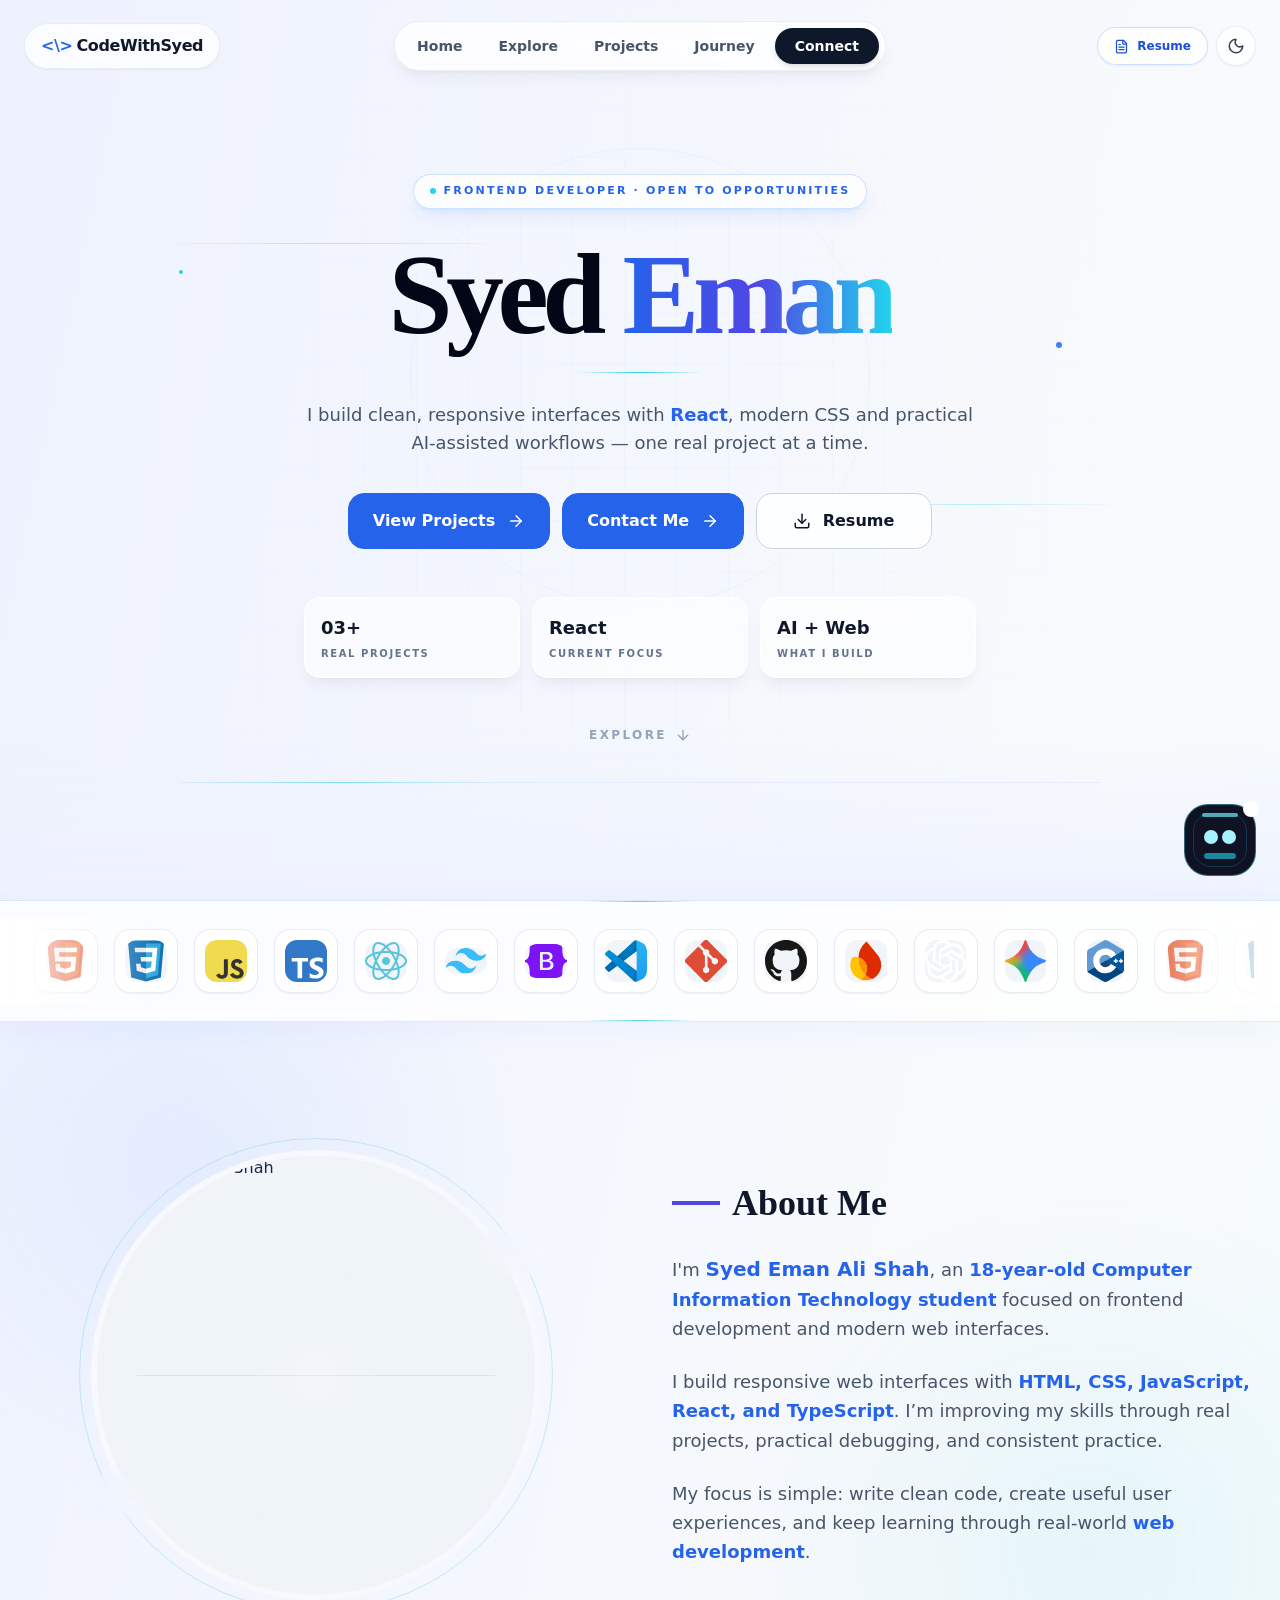
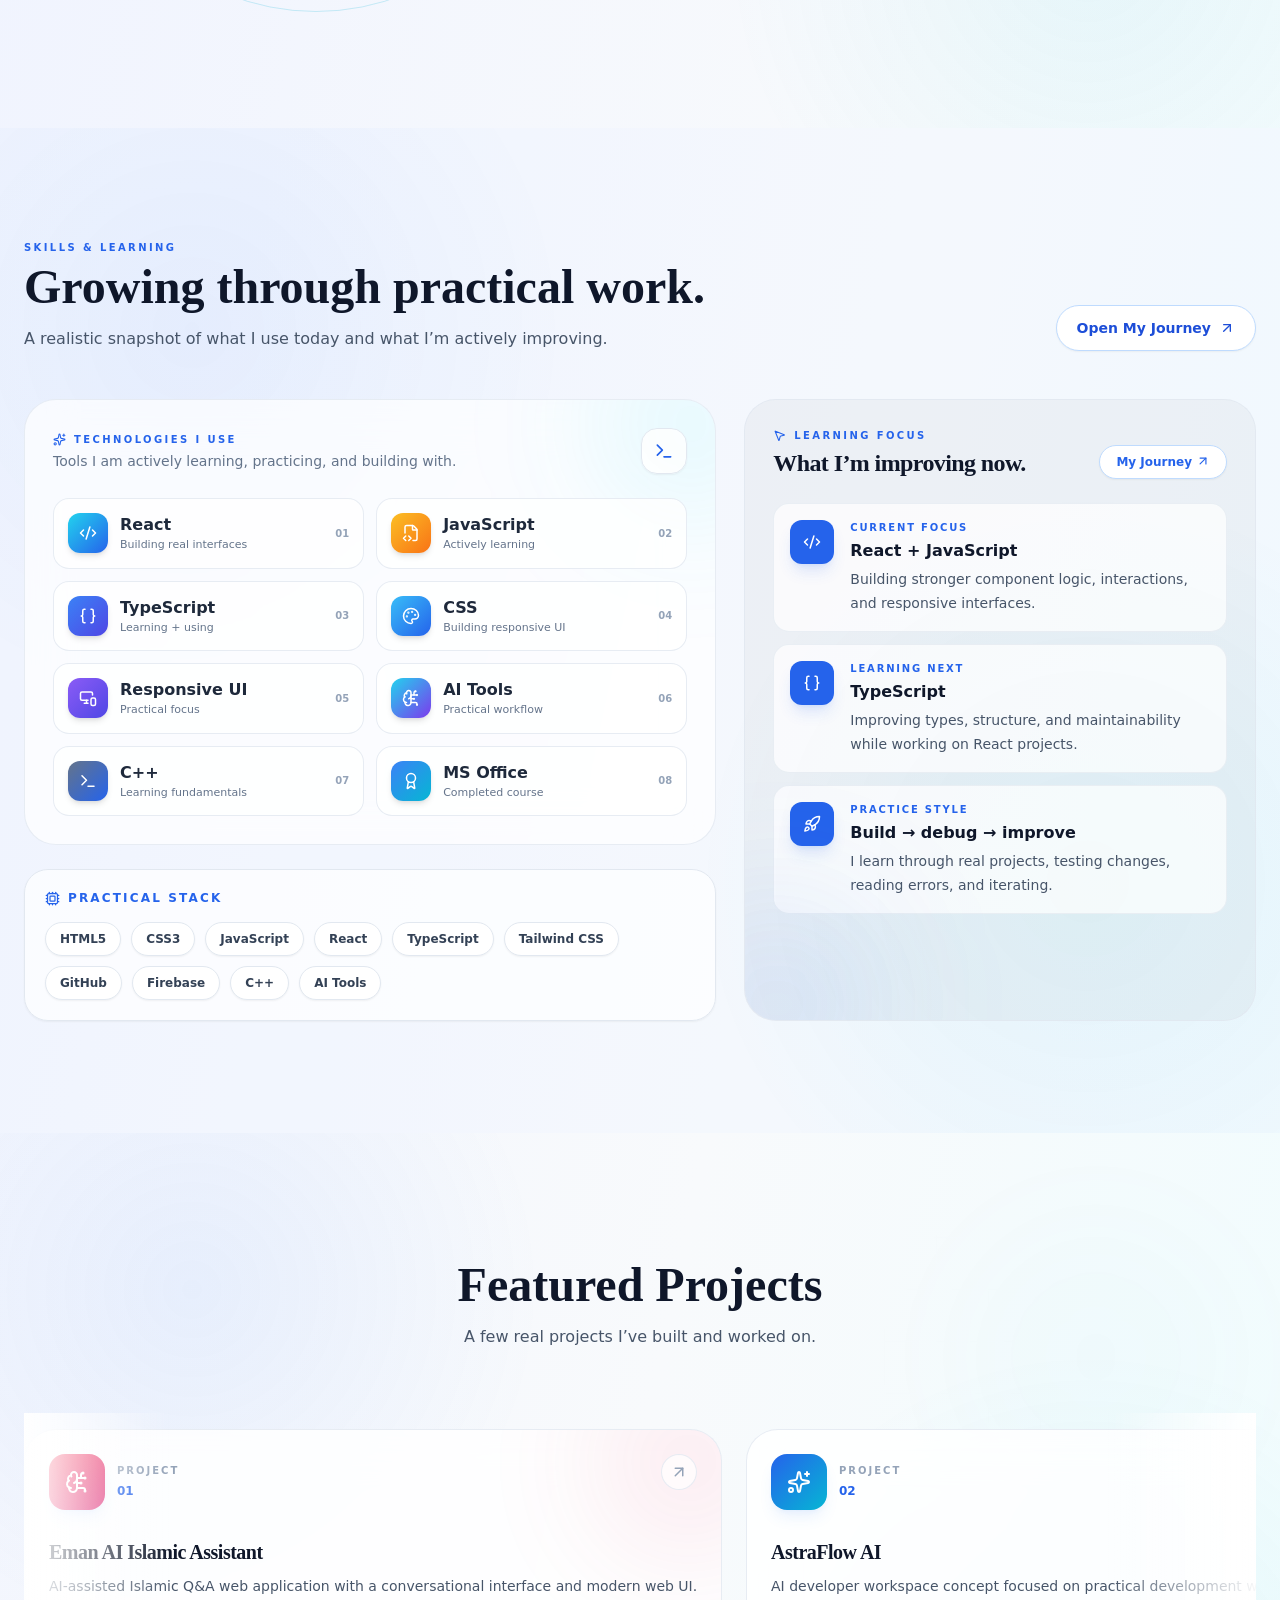
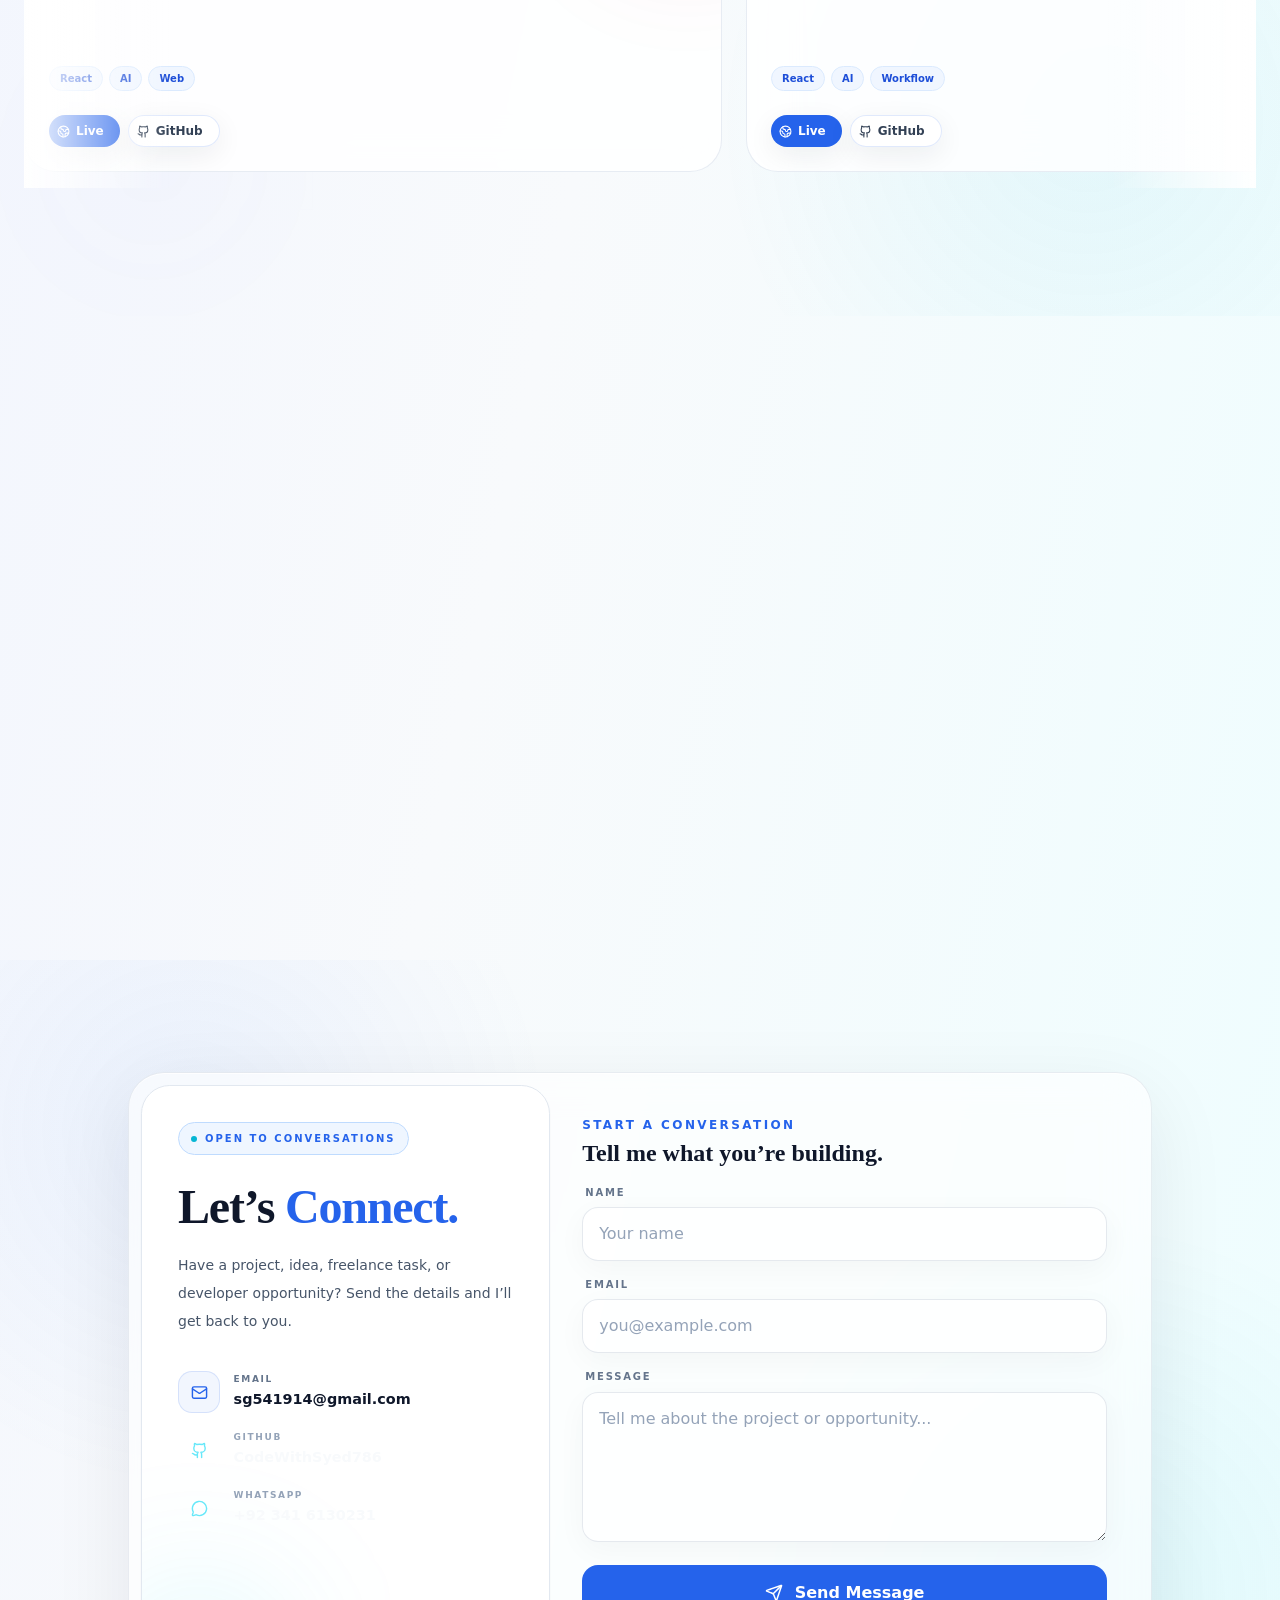
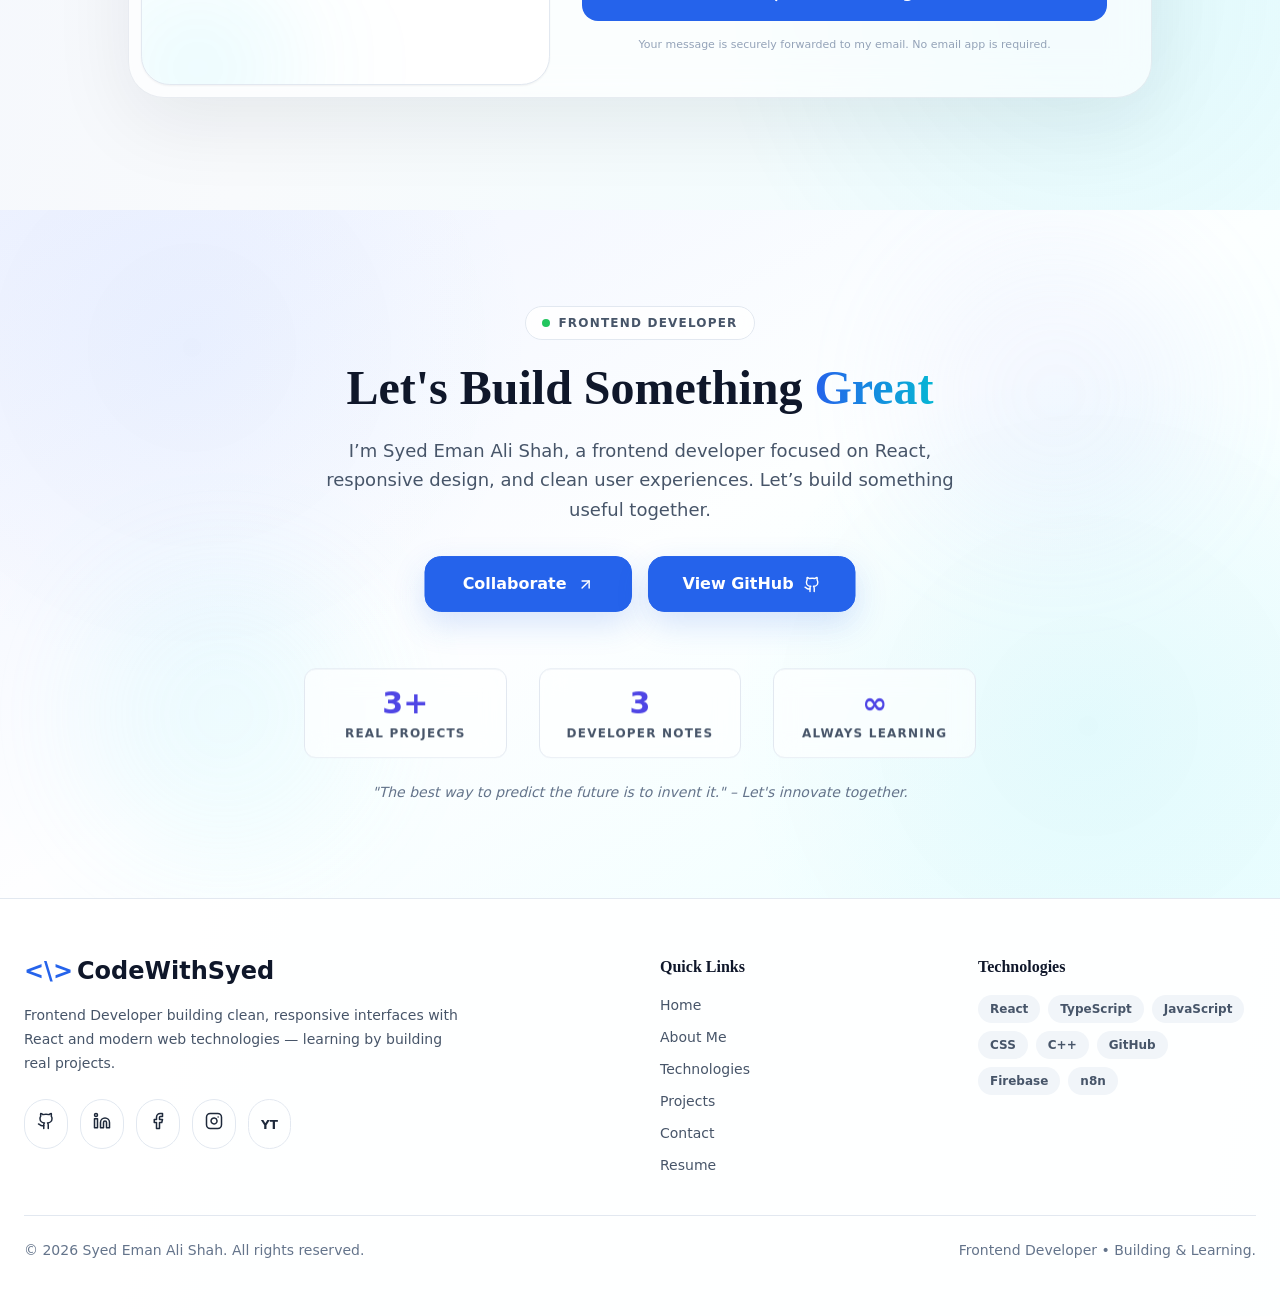
==== commit c15f1879: "Update portfolio canonical profile links" ====
--- a/index.html
+++ b/index.html
@@ -48,7 +48,7 @@
                 "image": "https://avatars.githubusercontent.com/u/235278155?v=4",
                 "url": "https://code-with-syed.vercel.app/",
                 "sameAs": [
-                    "https://github.com/CodeWithSyed786",
+                    "https://github.com/CodeWithSyed7",
                     "https://www.linkedin.com/in/CodeWithSyed786",
                     "https://www.facebook.com/CodeWithSyed786",
                     "https://www.instagram.com/CodeWithSyed786"
